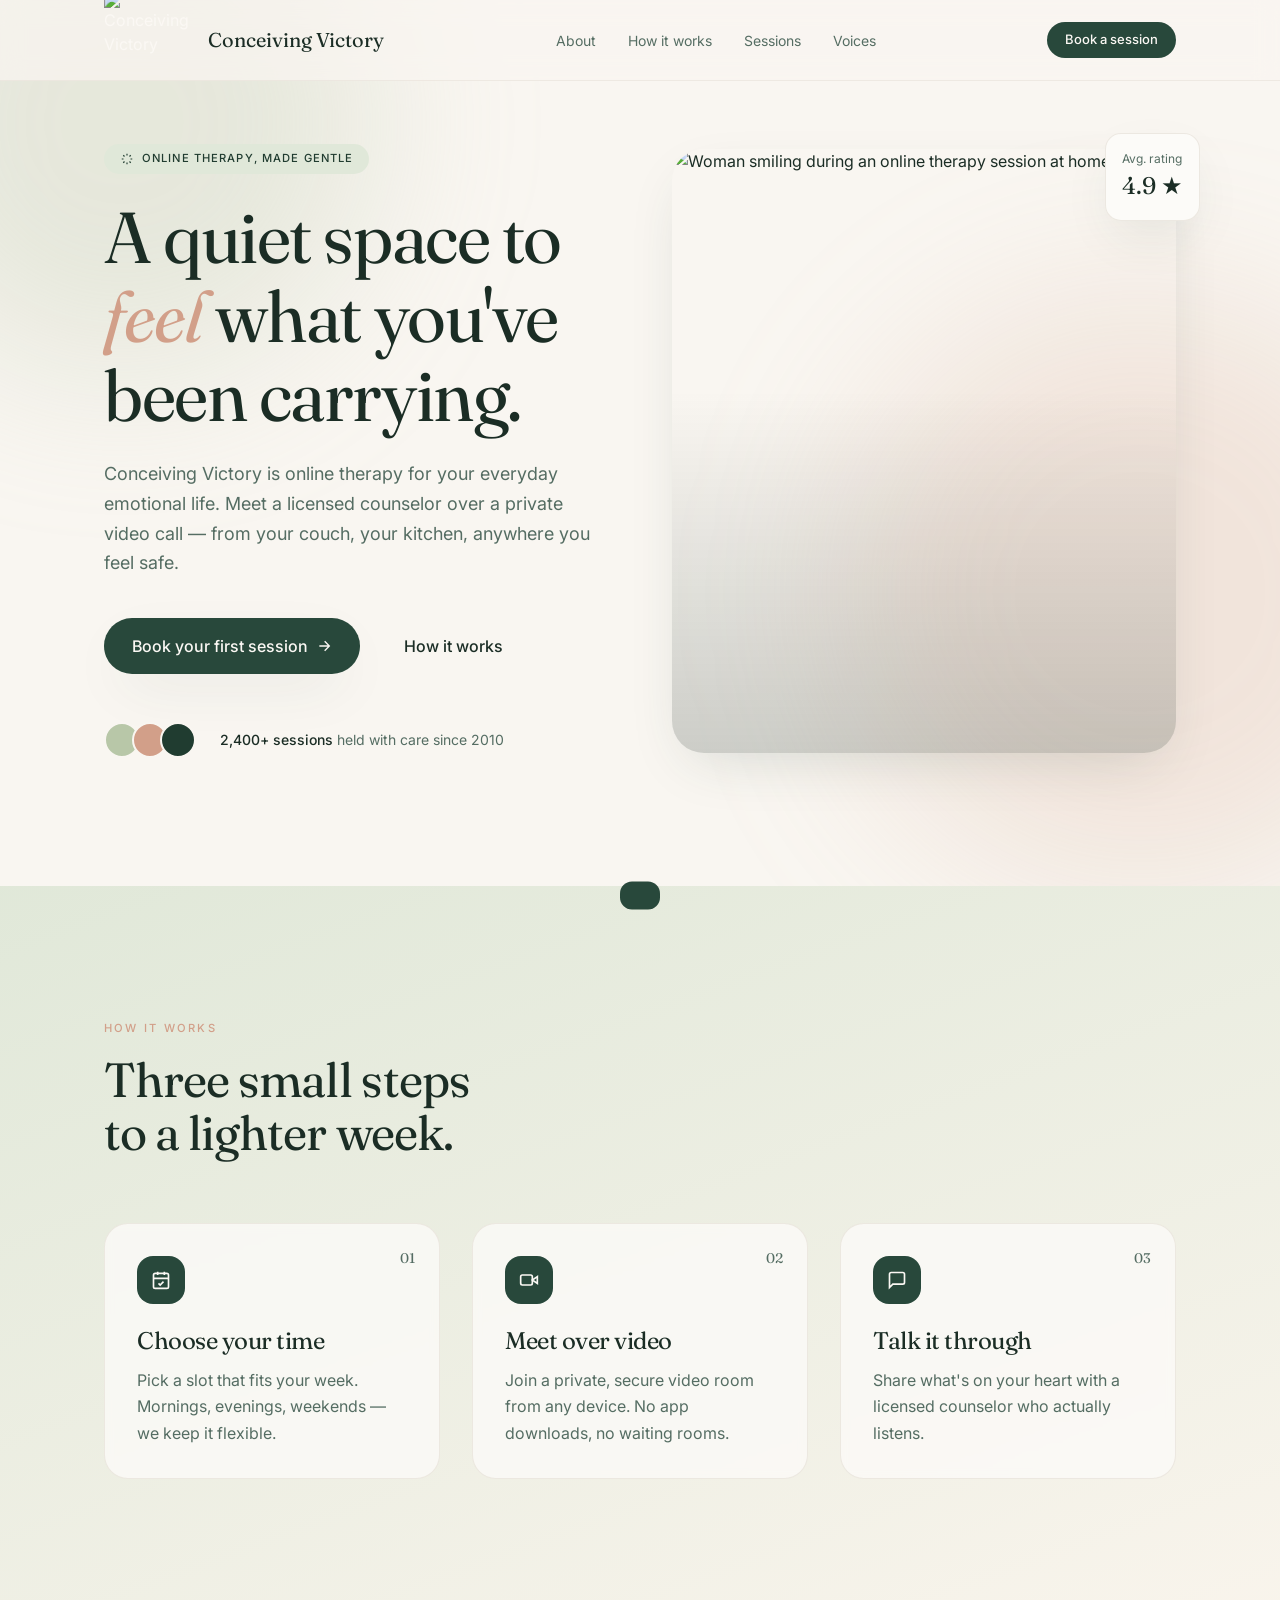
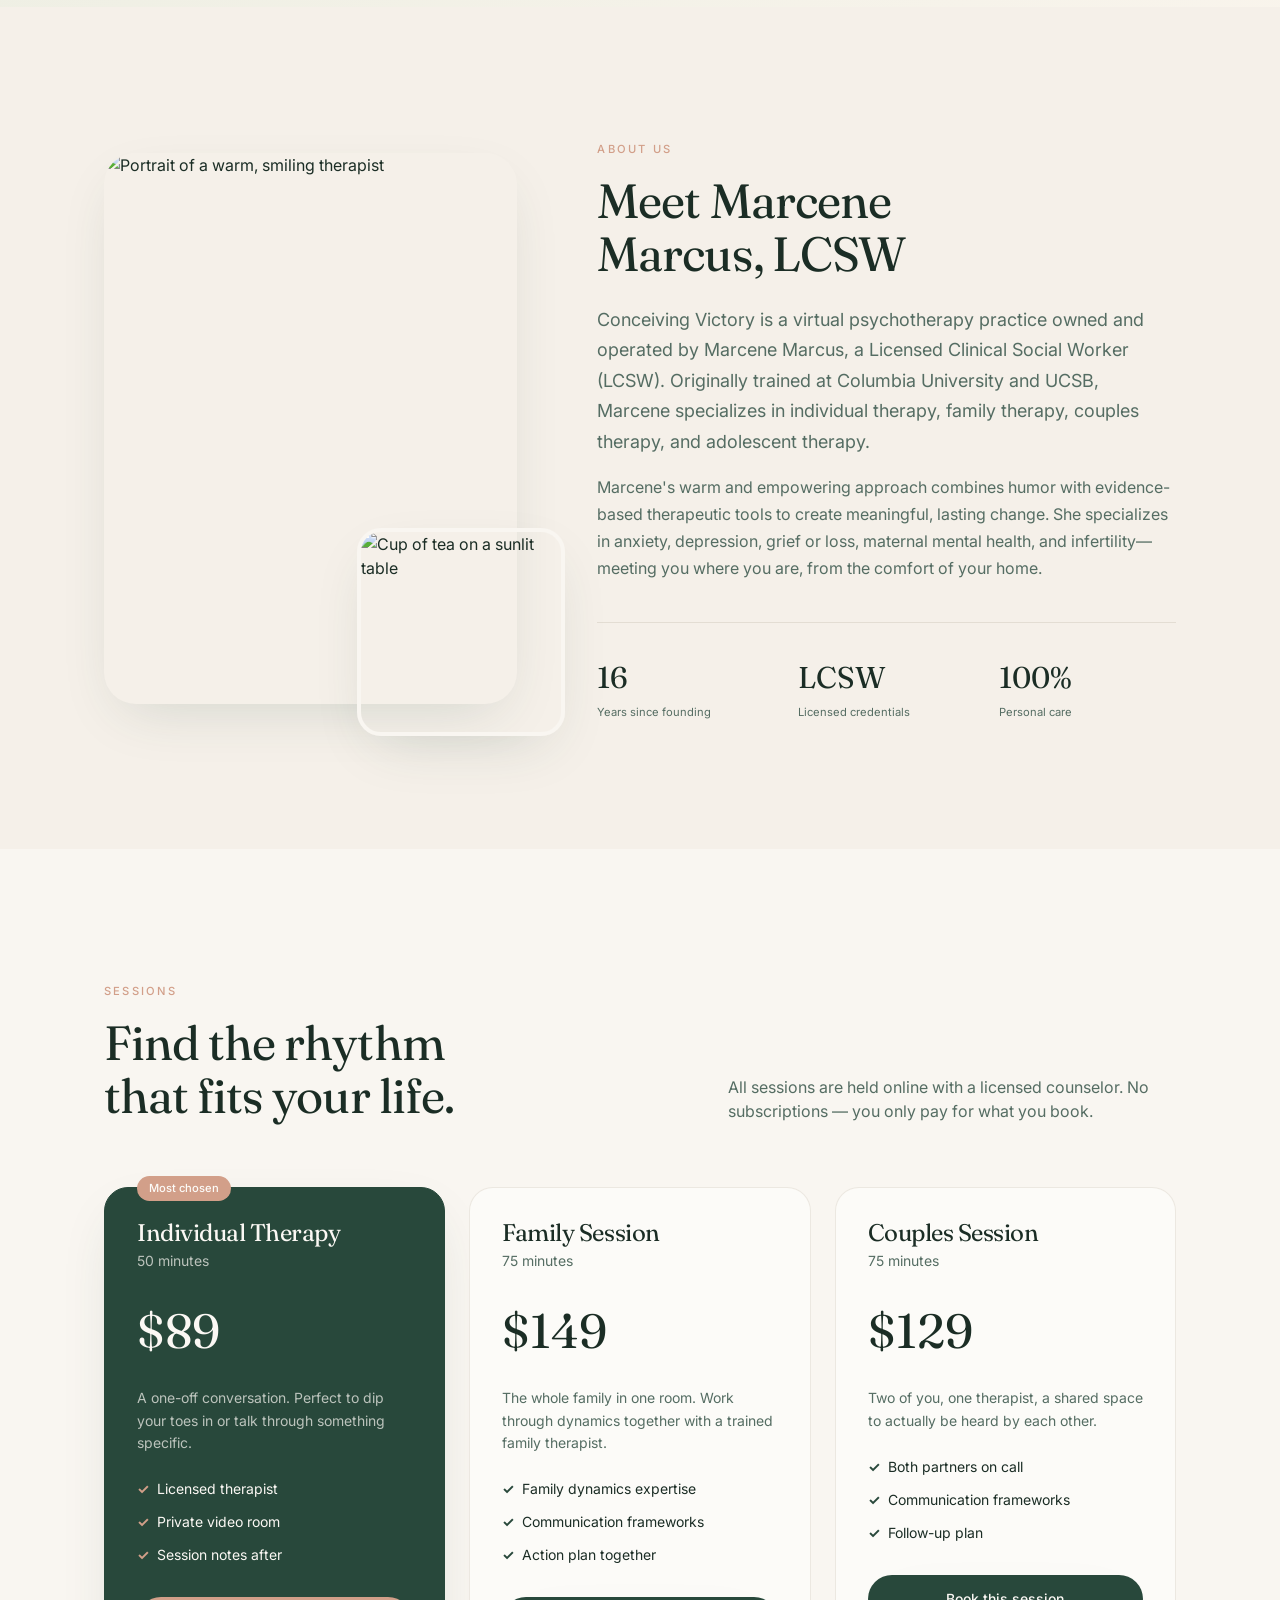
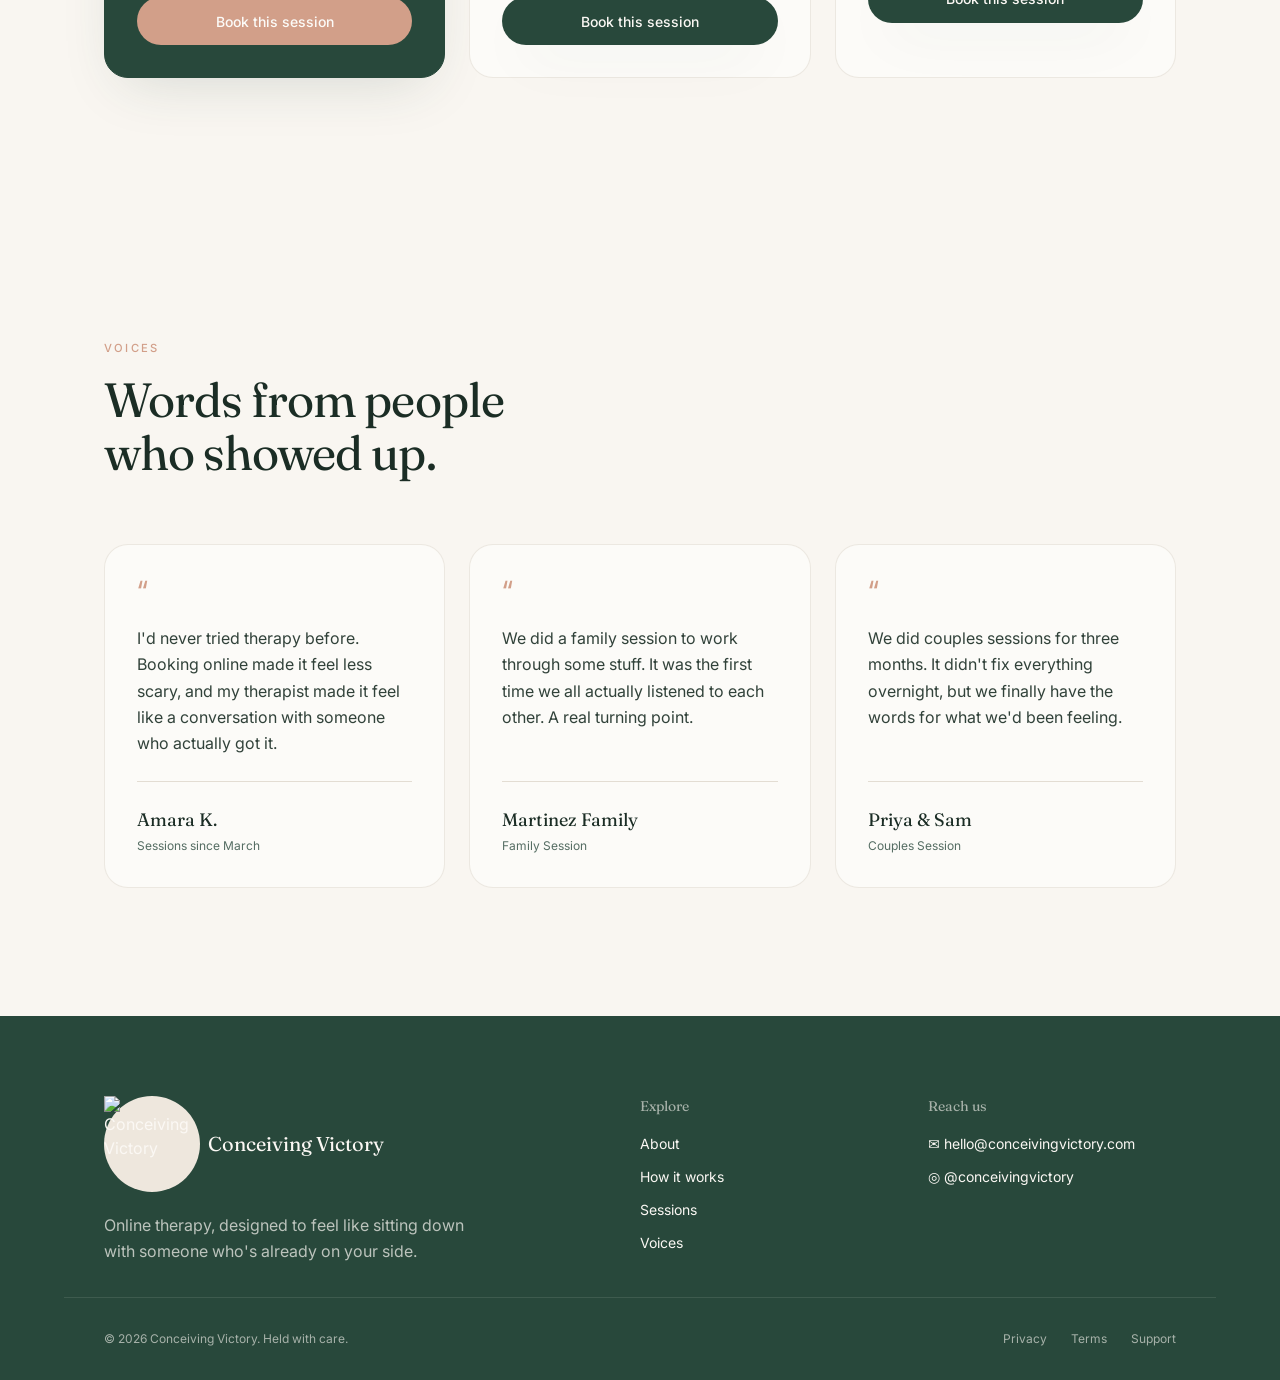
==== index.html @ 48046799 "Add files via upload" ====
<!doctype html>
<html lang="en">
<head>
  <meta charset="UTF-8" />
  <meta name="viewport" content="width=device-width, initial-scale=1.0" />
  <title>Conceiving Victory — Online Therapy & Emotional Wellness</title>
  <meta name="description" content="Compassionate online therapy with licensed counselors. Talk through what you're feeling from the comfort of home. Book your session today." />
  <meta name="author" content="Conceiving Victory" />

  <link rel="preconnect" href="https://fonts.googleapis.com" />
  <link rel="preconnect" href="https://fonts.gstatic.com" crossorigin />
  <link href="https://fonts.googleapis.com/css2?family=Fraunces:opsz,wght@9..144,400;9..144,500;9..144,600&family=Inter:wght@400;500;600&display=swap" rel="stylesheet" />

  <meta property="og:title" content="Conceiving Victory — Online Therapy" />
  <meta property="og:description" content="Compassionate online therapy with licensed counselors. Book a session from home." />
  <meta property="og:type" content="website" />
  <meta name="twitter:card" content="summary_large_image" />

  <link rel="stylesheet" href="styles.css" />
  <link rel="icon" type="image/png" href="assets/logo.PNG" />
</head>
<body>
  <!-- ============== NAVBAR ============== -->
  <header class="nav">
    <div class="container nav-inner">
      <a href="#" class="brand">
        <span class="brand-mark">
          <img src="assets/logo.PNG" alt="Conceiving Victory" width="48" height="48" />
        </span>
        <span class="brand-name">Conceiving Victory</span>
      </a>
      <nav class="nav-links">
        <a href="#about">About</a>
        <a href="#how">How it works</a>
        <a href="#services">Sessions</a>
        <a href="#testimonials">Voices</a>
      </nav>
      <button class="btn btn-primary btn-sm" data-open-booking>Book a session</button>
    </div>
  </header>

  <main>
    <!-- ============== HERO ============== -->
    <section class="hero">
      <div class="blob blob-1"></div>
      <div class="blob blob-2"></div>
      <div class="container hero-grid">
        <div class="hero-copy fade-up">
          <span class="eyebrow eyebrow-pill">
            <svg viewBox="0 0 24 24" fill="none" stroke="currentColor" stroke-width="2" width="14" height="14" aria-hidden="true"><path d="M12 3v3M12 18v3M3 12h3M18 12h3M5.6 5.6l2.1 2.1M16.3 16.3l2.1 2.1M5.6 18.4l2.1-2.1M16.3 7.7l2.1-2.1"/></svg>
            Online therapy, made gentle
          </span>
          <h1 class="hero-title">A quiet space to <em>feel</em> what you've been carrying.</h1>
          <p class="hero-sub">
            Conceiving Victory is online therapy for your everyday emotional life.
            Meet a licensed counselor over a private video call — from your couch,
            your kitchen, anywhere you feel safe.
          </p>
          <div class="hero-cta">
            <button class="btn btn-primary btn-lg" data-open-booking>
              Book your first session
              <svg viewBox="0 0 24 24" fill="none" stroke="currentColor" stroke-width="2" width="16" height="16" aria-hidden="true"><path d="M5 12h14M13 5l7 7-7 7"/></svg>
            </button>
            <a href="#how" class="btn btn-ghost btn-lg">How it works</a>
          </div>
          <div class="trust-row">
            <div class="avatars">
              <span style="background:var(--sage)"></span>
              <span style="background:var(--clay)"></span>
              <span style="background:var(--forest)"></span>
            </div>
            <p><strong>2,400+ sessions</strong> held with care since 2010</p>
          </div>
        </div>

        <div class="hero-visual fade-in">
          <div class="hero-img-wrap">
            <img src="assets/hero-therapy.jpg" alt="Woman smiling during an online therapy session at home" width="1536" height="1280" />
            <div class="hero-img-overlay"></div>
          </div>
          <div class="float-card rating-card">
            <p class="muted-xs">Avg. rating</p>
            <p class="rating-val">4.9 ★</p>
          </div>
        </div>
      </div>
    </section>

    <!-- ============== HOW IT WORKS ============== -->
    <section id="how" class="how-section">
      <div class="container">
        <div class="section-head">
          <p class="eyebrow">How it works</p>
          <h2 class="section-title">Three small steps to a lighter week.</h2>
        </div>
        <div class="steps-grid">
          <article class="step-card">
            <span class="step-num">01</span>
            <div class="step-icon">
              <svg viewBox="0 0 24 24" fill="none" stroke="currentColor" stroke-width="2" width="20" height="20"><rect x="3" y="4" width="18" height="18" rx="2"/><path d="M16 2v4M8 2v4M3 10h18M9 16l2 2 4-4"/></svg>
            </div>
            <h3>Choose your time</h3>
            <p>Pick a slot that fits your week. Mornings, evenings, weekends — we keep it flexible.</p>
          </article>
          <article class="step-card">
            <span class="step-num">02</span>
            <div class="step-icon">
              <svg viewBox="0 0 24 24" fill="none" stroke="currentColor" stroke-width="2" width="20" height="20"><path d="m22 8-6 4 6 4V8z"/><rect x="2" y="6" width="14" height="12" rx="2"/></svg>
            </div>
            <h3>Meet over video</h3>
            <p>Join a private, secure video room from any device. No app downloads, no waiting rooms.</p>
          </article>
          <article class="step-card">
            <span class="step-num">03</span>
            <div class="step-icon">
              <svg viewBox="0 0 24 24" fill="none" stroke="currentColor" stroke-width="2" width="20" height="20"><path d="M21 15a2 2 0 0 1-2 2H7l-4 4V5a2 2 0 0 1 2-2h14a2 2 0 0 1 2 2z"/></svg>
            </div>
            <h3>Talk it through</h3>
            <p>Share what's on your heart with a licensed counselor who actually listens.</p>
          </article>
        </div>
      </div>
    </section>

    <!-- ============== ABOUT ============== -->
    <section id="about" class="about-section">
      <div class="container about-grid">
        <div class="about-images">
          <div class="about-main-img">
            <img src="assets/therapist-1.jpg" alt="Portrait of a warm, smiling therapist" width="768" height="1024" loading="lazy" />
          </div>
          <div class="about-inset-img">
            <img src="assets/about-tea.jpg" alt="Cup of tea on a sunlit table" width="1280" height="1280" loading="lazy" />
          </div>
        </div>
        <div class="about-copy">
          <p class="eyebrow">About us</p>
          <h2 class="section-title">Meet Marcene Marcus, LCSW</h2>
          <p class="lead">
            Conceiving Victory is a virtual psychotherapy practice owned and operated by Marcene Marcus, a Licensed Clinical Social Worker (LCSW). Originally trained at Columbia University and UCSB, Marcene specializes in individual therapy, family therapy, couples therapy, and adolescent therapy.
          </p>
          <p class="muted">
            Marcene's warm and empowering approach combines humor with evidence-based therapeutic tools to create meaningful, lasting change. She specializes in anxiety, depression, grief or loss, maternal mental health, and infertility—meeting you where you are, from the comfort of your home.
          </p>
          <div class="stats">
            <div><p class="stat-num">16</p><p class="stat-label">Years since founding</p></div>
            <div><p class="stat-num">LCSW</p><p class="stat-label">Licensed credentials</p></div>
            <div><p class="stat-num">100%</p><p class="stat-label">Personal care</p></div>
          </div>
        </div>
      </div>
    </section>

    <!-- ============== SERVICES / SESSIONS ============== -->
    <section id="services" class="services-section">
      <div class="container">
        <div class="section-head services-head">
          <div>
            <p class="eyebrow">Sessions</p>
            <h2 class="section-title">Find the rhythm that fits your life.</h2>
          </div>
          <p class="muted services-sub">
            All sessions are held online with a licensed counselor. No subscriptions —
            you only pay for what you book.
          </p>
        </div>
        <div class="pricing-grid" id="pricing-grid"><!-- populated by JS --></div>
      </div>
    </section>

    <!-- ============== TESTIMONIALS ============== -->
    <section id="testimonials" class="testimonials-section">
      <div class="container">
        <div class="section-head">
          <p class="eyebrow">Voices</p>
          <h2 class="section-title">Words from people who showed up.</h2>
        </div>
        <div class="testimonials-grid" id="testimonials-grid"><!-- populated by JS --></div>
      </div>
    </section>
  </main>

  <!-- ============== FOOTER ============== -->
  <footer class="footer">
    <div class="container footer-grid">
      <div class="footer-brand">
        <div class="brand">
          <span class="brand-mark light">
            <img src="assets/logo.PNG" alt="Conceiving Victory" width="48" height="48" />
          </span>
          <span class="brand-name">Conceiving Victory</span>
        </div>
        <p>Online therapy, designed to feel like sitting down with someone who's already on your side.</p>
      </div>
      <div>
        <p class="footer-heading">Explore</p>
        <ul>
          <li><a href="#about">About</a></li>
          <li><a href="#how">How it works</a></li>
          <li><a href="#services">Sessions</a></li>
          <li><a href="#testimonials">Voices</a></li>
        </ul>
      </div>
      <div>
        <p class="footer-heading">Reach us</p>
        <ul>
          <li>✉  hello@conceivingvictory.com</li>
          <li>◎  @conceivingvictory</li>
        </ul>
      </div>
    </div>
    <div class="container footer-bottom">
      <p>© <span id="year"></span> Conceiving Victory. Held with care.</p>
      <div class="footer-links">
        <a href="#">Privacy</a><a href="#">Terms</a><a href="#">Support</a>
      </div>
    </div>
  </footer>

  <!-- ============== BOOKING DIALOG ============== -->
  <div class="modal" id="booking-modal" aria-hidden="true" role="dialog" aria-labelledby="booking-title">
    <div class="modal-backdrop" data-close-booking></div>
    <div class="modal-card">
      <button class="modal-close" data-close-booking aria-label="Close">×</button>

      <header class="modal-head" id="modal-head">
        <div class="modal-head-row">
          <div>
            <p class="eyebrow" id="step-counter">Step 1 of 4</p>
            <h3 class="modal-title" id="booking-title">Choose a session</h3>
          </div>
          <div class="modal-price">
            <p class="muted-xs" id="summary-name">Single Session</p>
            <p class="price" id="summary-price">$89</p>
          </div>
        </div>
        <div class="progress"><div id="progress-bar"></div></div>
      </header>

      <div class="modal-body">
        <!-- STEP: session -->
        <div class="step" data-step="session">
          <div class="session-list" id="session-list"></div>
        </div>

        <!-- STEP: datetime -->
        <div class="step" data-step="datetime" hidden>
          <label class="field-label">Date</label>
          <div class="day-grid" id="day-grid"></div>
          <label class="field-label" style="margin-top:1.5rem">Time</label>
          <div class="time-grid" id="time-grid"></div>
        </div>

        <!-- STEP: details -->
        <div class="step" data-step="details" hidden>
          <div class="form-field">
            <label for="f-name">Your name</label>
            <input id="f-name" type="text" placeholder="How shall we greet you?" />
          </div>
          <div class="form-field">
            <div style="display: flex; justify-content: space-between; align-items: center; margin-bottom: 0.5rem;">
              <label>Contact method</label>
              <div style="display: flex; gap: 0.25rem; background: hsl(38 22% 86%); padding: 0.25rem; border-radius: 0.5rem;">
                <button id="contact-email-btn" type="button" class="contact-toggle active" data-type="email" style="padding: 0.375rem 0.75rem; border: none; background: transparent; cursor: pointer; border-radius: 0.375rem; font-size: 0.85rem; font-weight: 500; transition: background 0.2s;">Email</button>
                <button id="contact-phone-btn" type="button" class="contact-toggle" data-type="phone" style="padding: 0.375rem 0.75rem; border: none; background: transparent; cursor: pointer; border-radius: 0.375rem; font-size: 0.85rem; font-weight: 500; transition: background 0.2s;">Phone</button>
              </div>
            </div>
            <input id="f-contact" type="email" placeholder="you@example.com" />
          </div>
          <p class="muted" style="font-size: 0.85rem; margin: 1rem 0; padding: 0.75rem; background: hsl(90 25% 88%); border-radius: 0.5rem;">
            We'll send your meeting link and session updates to your email or phone number.
          </p>
          <div class="form-field">
            <label for="f-note">Anything you'd like your therapist to know? (optional)</label>
            <textarea id="f-note" placeholder="A sentence or two is plenty."></textarea>
          </div>
        </div>

        <!-- STEP: payment -->
        <div class="step" data-step="payment" hidden>
          <div class="summary-box">
            <div class="row"><span class="muted">Session</span><span id="pay-session">—</span></div>
            <div class="row" id="pay-when-row"><span class="muted">When</span><span id="pay-when">—</span></div>
            <div class="row total"><span>Total today</span><span id="pay-total">—</span></div>
          </div>
          <div class="form-field">
            <label for="f-card">Card number</label>
            <input id="f-card" inputmode="numeric" placeholder="1234 5678 9012 3456" />
          </div>
          <div class="form-row">
            <div class="form-field"><label for="f-exp">Expiry</label><input id="f-exp" placeholder="MM/YY" /></div>
            <div class="form-field"><label for="f-cvc">CVC</label><input id="f-cvc" inputmode="numeric" placeholder="123" /></div>
          </div>
          <p class="lock-note">🔒  Demo checkout — no real charge.</p>
        </div>

        <!-- STEP: done -->
        <div class="step done-step" data-step="done" hidden>
          <div class="done-check">✓</div>
          <h3 class="done-title">You're all set.</h3>
          <p class="muted done-msg" id="done-msg">We've booked your session.</p>
          <p class="done-sparkle">✦ Take a deep breath — we've got you.</p>
          <button class="btn btn-primary btn-lg" data-close-booking style="margin-top:2rem">Close</button>
        </div>
      </div>

      <footer class="modal-foot" id="modal-foot">
        <button class="btn btn-ghost" id="back-btn">← Back</button>
        <button class="btn btn-primary" id="next-btn">Continue →</button>
      </footer>
    </div>
  </div>

  <!-- Toast -->
  <div class="toast" id="toast" role="status" aria-live="polite"></div>

  <script src="script.js"></script>
</body>
</html>
---- styles.css ----
/* ============================================================
   Conceiving Victory — Vanilla CSS
   Calm, warm online-therapy aesthetic.
   ============================================================ */

:root {
  --background: hsl(39 38% 96%);
  --foreground: hsl(155 25% 14%);
  --card: hsl(39 45% 98%);
  --primary: hsl(155 28% 22%);
  --primary-fg: hsl(39 45% 97%);
  --secondary: hsl(90 18% 82%);
  --muted: hsl(38 25% 90%);
  --muted-fg: hsl(155 12% 38%);
  --accent: hsl(18 45% 68%);
  --accent-fg: hsl(39 45% 98%);
  --border: hsl(38 22% 86%);
  --input-bg: hsl(39 45% 98%);

  --sage: hsl(90 22% 72%);
  --sage-soft: hsl(90 25% 88%);
  --clay: hsl(18 45% 68%);
  --cream-deep: hsl(36 35% 90%);
  --forest: hsl(155 30% 18%);

  --shadow-soft: 0 4px 20px -8px hsl(155 28% 22% / 0.12);
  --shadow-elegant: 0 20px 60px -20px hsl(155 28% 22% / 0.18);

  --radius: 1rem;
  --ease: cubic-bezier(0.4, 0, 0.2, 1);
}

* { box-sizing: border-box; margin: 0; padding: 0; }
html { scroll-behavior: smooth; }

/* Custom scrollbars */
::-webkit-scrollbar {
  width: 12px;
  height: 12px;
}

::-webkit-scrollbar-track {
  background: var(--background);
}

::-webkit-scrollbar-thumb {
  background: var(--sage);
  border-radius: 6px;
  border: 2px solid var(--background);
  transition: background 0.2s;
}

::-webkit-scrollbar-thumb:hover {
  background: var(--primary);
}

/* Firefox scrollbar */
* {
  scrollbar-color: var(--sage) var(--background);
  scrollbar-width: thin;
}

body {
  font-family: 'Inter', system-ui, -apple-system, sans-serif;
  background: var(--background);
  color: var(--foreground);
  -webkit-font-smoothing: antialiased;
  line-height: 1.5;
}
img { max-width: 100%; display: block; }
a { color: inherit; text-decoration: none; }
button { font: inherit; cursor: pointer; border: none; background: none; color: inherit; }
ul { list-style: none; }
em { font-style: italic; color: var(--accent); }

h1, h2, h3, h4, h5 {
  font-family: 'Fraunces', Georgia, serif;
  font-weight: 400;
  letter-spacing: -0.02em;
  line-height: 1.1;
}

.container {
  width: 100%;
  max-width: 1152px;
  margin: 0 auto;
  padding: 0 1.5rem;
}
@media (min-width: 768px) { .container { padding: 0 2.5rem; } }

/* ---------- Buttons ---------- */
.btn {
  display: inline-flex;
  align-items: center;
  justify-content: center;
  gap: 0.5rem;
  border-radius: 999px;
  font-weight: 500;
  transition: all 0.25s var(--ease);
  white-space: nowrap;
  padding: 0.625rem 1.25rem;
  font-size: 0.875rem;
}
.btn-sm { padding: 0.5rem 1.125rem; font-size: 0.8125rem; }
.btn-lg { padding: 1rem 1.75rem; font-size: 1rem; }
.btn-primary { background: var(--primary); color: var(--primary-fg); box-shadow: var(--shadow-elegant); }
.btn-primary:hover { background: hsl(155 28% 18%); transform: translateY(-1px); }
.btn-accent { background: var(--accent); color: var(--accent-fg); }
.btn-accent:hover { background: hsl(18 45% 62%); }
.btn-ghost:hover { background: hsl(90 18% 82% / 0.5); }
.btn:disabled { opacity: 0.4; cursor: not-allowed; transform: none; }

/* ---------- Eyebrow / utility ---------- */
.eyebrow {
  display: inline-block;
  font-size: 0.7rem;
  text-transform: uppercase;
  letter-spacing: 0.2em;
  color: var(--accent);
  font-weight: 500;
}
.eyebrow-pill {
  display: inline-flex;
  align-items: center;
  gap: 0.5rem;
  background: var(--sage-soft);
  color: var(--forest);
  padding: 0.4rem 1rem;
  border-radius: 999px;
  font-size: 0.7rem;
  letter-spacing: 0.1em;
  text-transform: uppercase;
  font-weight: 500;
}
.muted { color: var(--muted-fg); }
.muted-xs { color: var(--muted-fg); font-size: 0.75rem; }
.fade-up { animation: fadeUp 0.7s var(--ease) both; }
.fade-in { animation: fadeIn 1s ease-out both; }
@keyframes fadeUp { from { opacity: 0; transform: translateY(20px);} to { opacity:1; transform:none;} }
@keyframes fadeIn { from { opacity: 0; } to { opacity: 1; } }
@keyframes float { 0%,100% { transform: translateY(0);} 50% { transform: translateY(-12px);} }

/* ---------- Navbar ---------- */
.nav {
  position: fixed; top: 0; left: 0; right: 0; z-index: 50;
  backdrop-filter: blur(12px);
  background: hsl(39 38% 96% / 0.7);
  border-bottom: 1px solid hsl(38 22% 86% / 0.5);
}
.nav-inner {
  display: flex; align-items: center; justify-content: space-between;
  height: 4rem;
}
@media (min-width: 768px) { .nav-inner { height: 5rem; } }
.brand { display: flex; align-items: center; gap: 0.5rem; }
.brand-mark {
  display: grid; place-items: center;
  width: 6rem; height: 6rem;
  border-radius: 999px;
  background: transparent; color: var(--primary-fg);
  transition: transform 0.25s var(--ease);
}
.brand-mark img {
  width: 100%;
  height: 100%;
  object-fit: contain;
}
.brand-mark.light { background: var(--cream-deep); }
.brand:hover .brand-mark { transform: scale(1.1); }
.brand-name { font-family: 'Fraunces', serif; font-size: 1.125rem; }
@media (min-width: 768px) { .brand-name { font-size: 1.25rem; } }
.nav-links { display: none; gap: 2rem; }
.nav-links a { font-size: 0.875rem; color: var(--muted-fg); transition: color 0.2s; }
.nav-links a:hover { color: var(--foreground); }
@media (min-width: 768px) { .nav-links { display: flex; } }

/* ---------- Hero ---------- */
.hero {
  position: relative;
  padding: 7rem 0 5rem;
  overflow: hidden;
}
@media (min-width: 768px) { .hero { padding: 9rem 0 8rem; } }
.blob {
  position: absolute;
  border-radius: 999px;
  filter: blur(80px);
  pointer-events: none;
}
.blob-1 { top: -8rem; left: -8rem; width: 500px; height: 500px; background: hsl(90 22% 72% / 0.3); }
.blob-2 { top: 33%; right: -10rem; width: 600px; height: 600px; background: hsl(18 45% 68% / 0.2); }

.hero-grid {
  position: relative;
  display: grid; gap: 3rem;
  align-items: center;
}
@media (min-width: 1024px) { .hero-grid { grid-template-columns: 1fr 1fr; gap: 4rem; } }

.hero-title {
  margin-top: 1.5rem;
  font-size: clamp(2.5rem, 6vw, 4.5rem);
  text-wrap: balance;
}
.hero-sub {
  margin-top: 1.5rem;
  font-size: 1.125rem;
  color: var(--muted-fg);
  max-width: 36rem;
  line-height: 1.65;
}
.hero-cta { margin-top: 2.5rem; display: flex; flex-wrap: wrap; gap: 1rem; }
.trust-row {
  margin-top: 3rem;
  display: flex; align-items: center; gap: 1.5rem;
  color: var(--muted-fg); font-size: 0.875rem;
}
.avatars { display: flex; }
.avatars span {
  width: 2.25rem; height: 2.25rem; border-radius: 999px;
  border: 2px solid var(--background); margin-left: -0.5rem;
}
.avatars span:first-child { margin-left: 0; }
.trust-row strong { color: var(--foreground); font-weight: 500; }

.hero-visual { position: relative; }
.hero-img-wrap {
  position: relative;
  border-radius: 2rem;
  overflow: hidden;
  box-shadow: var(--shadow-elegant);
  aspect-ratio: 4 / 5;
}
@media (min-width: 768px) { .hero-img-wrap { aspect-ratio: 5 / 6; } }
.hero-img-wrap img { width: 100%; height: 100%; object-fit: cover; }
.hero-img-overlay {
  position: absolute; inset: 0;
  background: linear-gradient(to top, hsl(155 25% 14% / 0.2), transparent 60%);
}
.float-card {
  position: absolute;
  background: var(--card);
  border-radius: 1rem;
  border: 1px solid hsl(38 22% 86% / 0.6);
  padding: 1.25rem;
  box-shadow: var(--shadow-elegant);
}
.session-card {
  bottom: -1.5rem; left: -1rem; max-width: 260px;
  animation: float 6s ease-in-out infinite;
}
@media (min-width: 768px) { .session-card { left: -2.5rem; } }
.session-card-head { display: flex; align-items: center; gap: 0.75rem; }
.session-avatar {
  width: 2.5rem; height: 2.5rem; border-radius: 999px;
  background: var(--sage); display: grid; place-items: center;
  font-family: 'Fraunces', serif; color: var(--forest);
}
.session-name { font-size: 0.875rem; font-weight: 500; }
.session-time { font-size: 0.75rem; color: var(--muted-fg); margin-top: 0.5rem; }
.session-bar {
  margin-top: 0.75rem;
  height: 6px; border-radius: 999px; background: var(--secondary); overflow: hidden;
}
.session-bar div { height: 100%; width: 66%; background: var(--accent); border-radius: 999px; }
.rating-card {
  top: -1rem; right: -1rem; padding: 1rem;
}
@media (min-width: 768px) { .rating-card { right: -1.5rem; } }
.rating-val { font-family: 'Fraunces', serif; font-size: 1.5rem; }
@media (max-width: 640px) { .rating-card { display: none; } }

/* ---------- Section heads ---------- */
.section-head { max-width: 42rem; margin-bottom: 4rem; }
.section-title {
  margin-top: 1rem;
  font-size: clamp(2rem, 4.5vw, 3rem);
  text-wrap: balance;
}

/* ---------- How it works ---------- */
.how-section {
  padding: 6rem 0;
  background: linear-gradient(160deg, hsl(90 25% 88%) 0%, hsl(39 50% 95%) 100%);
}
@media (min-width: 768px) { .how-section { padding: 8rem 0; } }
.steps-grid { display: grid; gap: 1.5rem; }
@media (min-width: 768px) { .steps-grid { grid-template-columns: repeat(3, 1fr); gap: 2rem; } }
.step-card {
  position: relative;
  background: hsl(39 45% 98% / 0.8);
  backdrop-filter: blur(4px);
  border-radius: 1.5rem;
  padding: 2rem;
  border: 1px solid hsl(38 22% 86% / 0.6);
  transition: all 0.5s var(--ease);
}
.step-card:hover { transform: translateY(-4px); box-shadow: var(--shadow-elegant); }
.step-num {
  position: absolute; top: 1.5rem; right: 1.5rem;
  font-family: 'Fraunces', serif; font-size: 0.875rem; color: var(--muted-fg);
}
.step-icon {
  width: 3rem; height: 3rem;
  border-radius: 1rem;
  background: var(--primary); color: var(--primary-fg);
  display: grid; place-items: center;
  margin-bottom: 1.5rem;
}
.step-card h3 { font-size: 1.5rem; margin-bottom: 0.75rem; }
.step-card p { color: var(--muted-fg); line-height: 1.65; }

/* ---------- About ---------- */
.about-section {
  padding: 6rem 0;
  background: hsl(36 35% 90% / 0.4);
}
@media (min-width: 768px) { .about-section { padding: 8rem 0; } }
.about-grid { display: grid; gap: 3rem; align-items: center; }
@media (min-width: 1024px) { .about-grid { grid-template-columns: 5fr 7fr; gap: 5rem; } }
.about-images { position: relative; }
.about-main-img {
  border-radius: 2rem; overflow: hidden;
  box-shadow: var(--shadow-elegant);
  aspect-ratio: 3 / 4;
}
.about-main-img img { width: 100%; height: 100%; object-fit: cover; }
.about-inset-img {
  position: absolute; bottom: -2rem; right: -1rem;
  width: 10rem; height: 10rem;
  border-radius: 1.5rem; overflow: hidden;
  box-shadow: var(--shadow-elegant);
  border: 4px solid var(--background);
}
@media (min-width: 768px) {
  .about-inset-img { width: 13rem; height: 13rem; right: -3rem; }
}
.about-inset-img img { width: 100%; height: 100%; object-fit: cover; }
.about-copy .lead {
  margin-top: 1.5rem;
  font-size: 1.125rem;
  color: var(--muted-fg);
  line-height: 1.7;
}
.about-copy .muted { margin-top: 1rem; line-height: 1.7; }
.stats {
  margin-top: 2.5rem;
  padding-top: 2rem;
  border-top: 1px solid var(--border);
  display: grid; grid-template-columns: repeat(3, 1fr); gap: 1.5rem;
}
.stat-num { font-family: 'Fraunces', serif; font-size: 1.875rem; }
.stat-label { font-size: 0.7rem; color: var(--muted-fg); margin-top: 0.25rem; }

/* ---------- Services ---------- */
.services-section { padding: 6rem 0; }
@media (min-width: 768px) { .services-section { padding: 8rem 0; } }
.services-head { display: flex; flex-direction: column; gap: 1.5rem; max-width: none; }
@media (min-width: 768px) {
  .services-head { flex-direction: row; align-items: flex-end; justify-content: space-between; }
}
.services-sub { max-width: 28rem; }
.pricing-grid { display: grid; gap: 1.5rem; }
@media (min-width: 768px) { .pricing-grid { grid-template-columns: repeat(3, 1fr); } }
.price-card {
  position: relative;
  background: var(--card);
  border: 1px solid hsl(38 22% 86% / 0.6);
  border-radius: 1.5rem;
  padding: 2rem;
  transition: all 0.5s var(--ease);
}
.price-card:hover { transform: translateY(-4px); box-shadow: var(--shadow-soft); }
.price-card.featured {
  background: var(--primary);
  color: var(--primary-fg);
  border-color: var(--primary);
  box-shadow: var(--shadow-elegant);
}
.price-card h3 { font-size: 1.5rem; margin-bottom: 0.25rem; }
.price-duration { font-size: 0.875rem; color: var(--muted-fg); }
.price-card.featured .price-duration,
.price-card.featured .price-desc { color: hsl(39 45% 97% / 0.7); }
.price-amount {
  margin-top: 1.5rem;
  display: flex; align-items: baseline; gap: 0.25rem;
}
.price-amount .num { font-family: 'Fraunces', serif; font-size: 3rem; }
.price-amount .per { font-size: 0.875rem; color: var(--muted-fg); }
.price-card.featured .price-amount .per { color: hsl(39 45% 97% / 0.7); }
.price-desc { margin-top: 1.25rem; font-size: 0.875rem; color: var(--muted-fg); line-height: 1.6; }
.price-features { margin-top: 1.5rem; display: flex; flex-direction: column; gap: 0.75rem; }
.price-features li { display: flex; gap: 0.5rem; font-size: 0.875rem; align-items: flex-start; }
.price-features li::before {
  content: "✓"; color: var(--primary); font-weight: bold;
}
.price-card.featured .price-features li::before { color: var(--accent); }
.price-card .btn { width: 100%; margin-top: 2rem; height: 3rem; }
.featured-badge {
  position: absolute; top: -0.75rem; left: 2rem;
  background: var(--accent); color: var(--accent-fg);
  padding: 0.25rem 0.75rem; border-radius: 999px;
  font-size: 0.7rem; font-weight: 500;
}

/* ---------- Testimonials ---------- */
.testimonials-section { padding: 6rem 0; }
@media (min-width: 768px) { .testimonials-section { padding: 8rem 0; } }
.testimonials-grid { display: grid; gap: 1.5rem; }
@media (min-width: 768px) { .testimonials-grid { grid-template-columns: repeat(3, 1fr); } }
.testi-card {
  background: var(--card);
  border-radius: 1.5rem;
  padding: 2rem;
  border: 1px solid hsl(38 22% 86% / 0.6);
  transition: all 0.5s var(--ease);
  display: flex; flex-direction: column;
}
.testi-card:hover { transform: translateY(-4px); box-shadow: var(--shadow-soft); }
.testi-quote { color: var(--accent); font-size: 2rem; line-height: 1; }
.testi-card blockquote {
  margin-top: 1rem;
  flex: 1;
  color: hsl(155 25% 14% / 0.9);
  line-height: 1.65;
}
.testi-card figcaption {
  margin-top: 1.5rem;
  padding-top: 1.5rem;
  border-top: 1px solid var(--border);
}
.testi-name { font-family: 'Fraunces', serif; font-size: 1.125rem; }
.testi-role { font-size: 0.75rem; color: var(--muted-fg); margin-top: 0.25rem; }

/* ---------- Footer ---------- */
.footer { background: var(--primary); color: var(--primary-fg); }
.footer-grid {
  padding: 4rem 1.5rem 2rem;
  display: grid; gap: 2.5rem;
}
@media (min-width: 768px) {
  .footer-grid { grid-template-columns: 2fr 1fr 1fr; padding: 5rem 2.5rem 2rem; }
}
.footer-brand p { margin-top: 1.25rem; color: hsl(39 45% 97% / 0.7); max-width: 24rem; line-height: 1.65; }
.footer-heading {
  font-family: 'Fraunces', serif; font-size: 0.875rem;
  margin-bottom: 1rem; color: hsl(39 45% 97% / 0.6);
}
.footer ul li { margin-bottom: 0.75rem; font-size: 0.875rem; }
.footer ul a:hover { color: var(--accent); }
.footer-bottom {
  padding: 2rem 1.5rem;
  border-top: 1px solid hsl(39 45% 97% / 0.1);
  display: flex; flex-direction: column; gap: 1rem;
  align-items: center; justify-content: space-between;
  font-size: 0.75rem; color: hsl(39 45% 97% / 0.6);
}
@media (min-width: 768px) { .footer-bottom { flex-direction: row; padding: 2rem 2.5rem; } }
.footer-links { display: flex; gap: 1.5rem; }
.footer-links a:hover { color: var(--accent); }

/* ===========================================================
   MODAL (Booking)
   =========================================================== */
.modal {
  position: fixed; inset: 0; z-index: 100;
  display: none; align-items: center; justify-content: center;
  padding: 1rem;
}
.modal.open { display: flex; animation: fadeIn 0.2s ease-out; }
.modal-backdrop {
  position: absolute; inset: 0;
  background: hsl(155 25% 14% / 0.55);
  backdrop-filter: blur(4px);
}
.modal-card {
  position: relative;
  width: 100%; max-width: 36rem;
  max-height: 92vh;
  overflow-y: auto;
  background: var(--card);
  border-radius: 1.5rem;
  border: 1px solid hsl(38 22% 86% / 0.6);
  box-shadow: var(--shadow-elegant);
  animation: fadeUp 0.3s var(--ease) both;
}
.modal-close {
  position: absolute; top: 1rem; right: 1rem; z-index: 2;
  width: 2rem; height: 2rem; border-radius: 999px;
  display: grid; place-items: center;
  font-size: 1.5rem; line-height: 1; color: var(--muted-fg);
  background: hsl(0 0% 100% / 0.6);
}
.modal-close:hover { background: var(--secondary); color: var(--foreground); }
.modal-head {
  padding: 1.75rem 1.5rem 1rem;
  border-bottom: 1px solid hsl(38 22% 86% / 0.6);
  background: hsl(36 35% 90% / 0.4);
  border-radius: 1.5rem 1.5rem 0 0;
}
@media (min-width: 768px) { .modal-head { padding: 1.75rem 2rem 1rem; } }
.modal-head-row {
  display: flex; justify-content: space-between; align-items: flex-start;
  gap: 1rem; margin-bottom: 1rem;
}
.modal-title { font-size: 1.5rem; margin-top: 0.25rem; }
.modal-price { text-align: right; }
.modal-price .price { font-family: 'Fraunces', serif; font-size: 1.25rem; }
.progress { height: 4px; border-radius: 999px; background: var(--secondary); overflow: hidden; }
.progress div {
  height: 100%; width: 25%;
  background: var(--accent);
  transition: width 0.5s var(--ease);
}
.modal-body { padding: 1.75rem 1.5rem; }
@media (min-width: 768px) { .modal-body { padding: 1.75rem 2rem; } }
.modal-foot {
  padding: 0.5rem 1.5rem 1.75rem;
  display: flex; justify-content: space-between; gap: 0.75rem;
}
@media (min-width: 768px) { .modal-foot { padding: 0.5rem 2rem 1.75rem; } }

/* Step content */
.field-label {
  display: block;
  font-size: 0.7rem; text-transform: uppercase; letter-spacing: 0.1em;
  color: var(--muted-fg); margin-bottom: 0.75rem;
}
.session-list { display: flex; flex-direction: column; gap: 0.75rem; }
.session-option {
  width: 100%; text-align: left;
  border-radius: 1rem; border: 1px solid var(--border);
  padding: 1.25rem; background: var(--card);
  transition: all 0.2s;
}
.session-option:hover { border-color: hsl(155 28% 22% / 0.4); }
.session-option.selected {
  border-color: var(--primary);
  background: hsl(90 18% 82% / 0.4);
  box-shadow: var(--shadow-soft);
}
.session-option-row {
  display: flex; justify-content: space-between; gap: 1rem;
}
.session-option .name { font-family: 'Fraunces', serif; font-size: 1.125rem; }
.session-option .dur { font-size: 0.75rem; color: var(--muted-fg); margin-top: 0.125rem; }
.session-option .desc { font-size: 0.875rem; color: var(--muted-fg); margin-top: 0.5rem; }
.session-option .price { font-family: 'Fraunces', serif; font-size: 1.25rem; flex-shrink: 0; }

.day-grid {
  display: grid; grid-template-columns: repeat(4, 1fr); gap: 0.5rem;
}
@media (min-width: 640px) { .day-grid { grid-template-columns: repeat(7, 1fr); } }
.day-btn, .time-btn {
  border-radius: 0.75rem; padding: 0.75rem 0.25rem;
  text-align: center; border: 1px solid var(--border);
  background: var(--card); transition: all 0.2s;
  font-size: 0.875rem;
}
.day-btn:hover, .time-btn:hover { border-color: hsl(155 28% 22% / 0.4); }
.day-btn.selected, .time-btn.selected {
  background: var(--primary); color: var(--primary-fg); border-color: var(--primary);
}
.day-btn .d-label { font-size: 0.625rem; text-transform: uppercase; letter-spacing: 0.1em; opacity: 0.7; }
.day-btn .d-sub { font-size: 0.875rem; font-weight: 500; margin-top: 0.25rem; }
.time-grid {
  display: grid; grid-template-columns: repeat(3, 1fr); gap: 0.5rem;
}
@media (min-width: 640px) { .time-grid { grid-template-columns: repeat(4, 1fr); } }

.form-field { margin-bottom: 1rem; }
.form-field label {
  display: block; font-size: 0.875rem; font-weight: 500;
  margin-bottom: 0.5rem;
}
.form-field input, .form-field textarea {
  width: 100%;
  padding: 0.75rem 1rem;
  border-radius: 0.75rem;
  border: 1px solid var(--border);
  background: var(--input-bg);
  font: inherit;
  color: inherit;
  transition: border-color 0.2s;
}
.form-field input:focus, .form-field textarea:focus {
  outline: none; border-color: var(--primary);
}
.form-field input { height: 3rem; }
.form-field textarea { min-height: 100px; resize: vertical; }
.form-row { display: grid; grid-template-columns: 1fr 1fr; gap: 0.75rem; }

.summary-box {
  background: hsl(90 18% 82% / 0.4);
  border: 1px solid var(--border);
  border-radius: 1rem;
  padding: 1.25rem;
  margin-bottom: 1.25rem;
}
.summary-box .row {
  display: flex; justify-content: space-between; font-size: 0.875rem;
  margin-bottom: 0.75rem;
}
.summary-box .row:last-child { margin-bottom: 0; }
.summary-box .row.total {
  margin-top: 1rem; padding-top: 1rem;
  border-top: 1px solid var(--border);
  font-weight: 500; font-size: 1rem;
}
.summary-box .row.total span:last-child { font-family: 'Fraunces', serif; font-size: 1.25rem; }
.lock-note { font-size: 0.75rem; color: var(--muted-fg); margin-top: 0.5rem; }

.done-step { text-align: center; padding: 2rem 0; }
.done-check {
  width: 4rem; height: 4rem;
  border-radius: 999px; background: var(--sage);
  color: var(--forest);
  display: grid; place-items: center;
  font-size: 1.75rem; font-weight: bold;
  margin: 0 auto;
}
.done-title { font-size: 2rem; margin-top: 1.5rem; }
.done-msg { margin-top: 0.75rem; max-width: 24rem; margin-left: auto; margin-right: auto; }
.done-sparkle {
  margin-top: 1.5rem; font-size: 0.75rem;
  color: var(--accent);
}

/* Toast */
.toast {
  position: fixed;
  bottom: 1.5rem; left: 50%;
  transform: translateX(-50%) translateY(120%);
  background: var(--primary); color: var(--primary-fg);
  padding: 0.875rem 1.25rem; border-radius: 0.75rem;
  font-size: 0.875rem;
  box-shadow: var(--shadow-elegant);
  z-index: 200;
  transition: transform 0.4s var(--ease);
  max-width: calc(100vw - 2rem);
}
.toast.show { transform: translateX(-50%) translateY(0); }
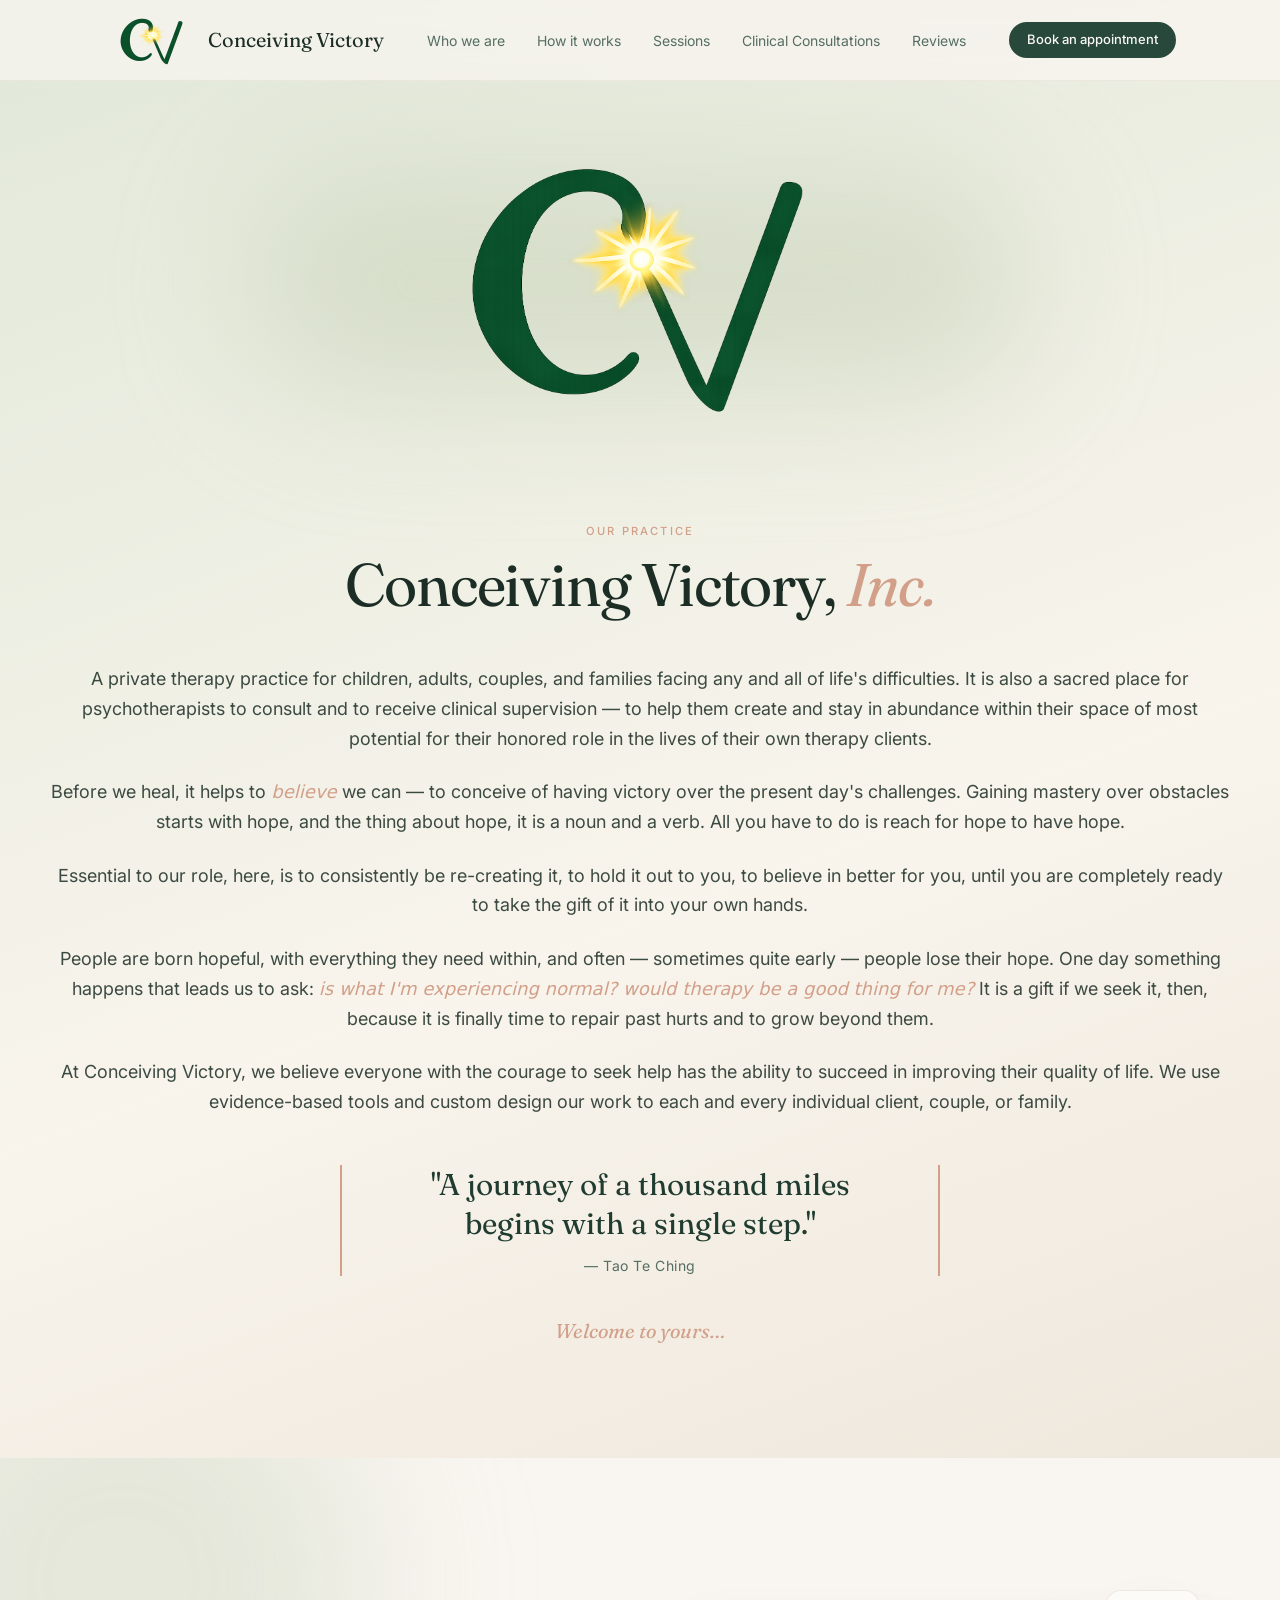
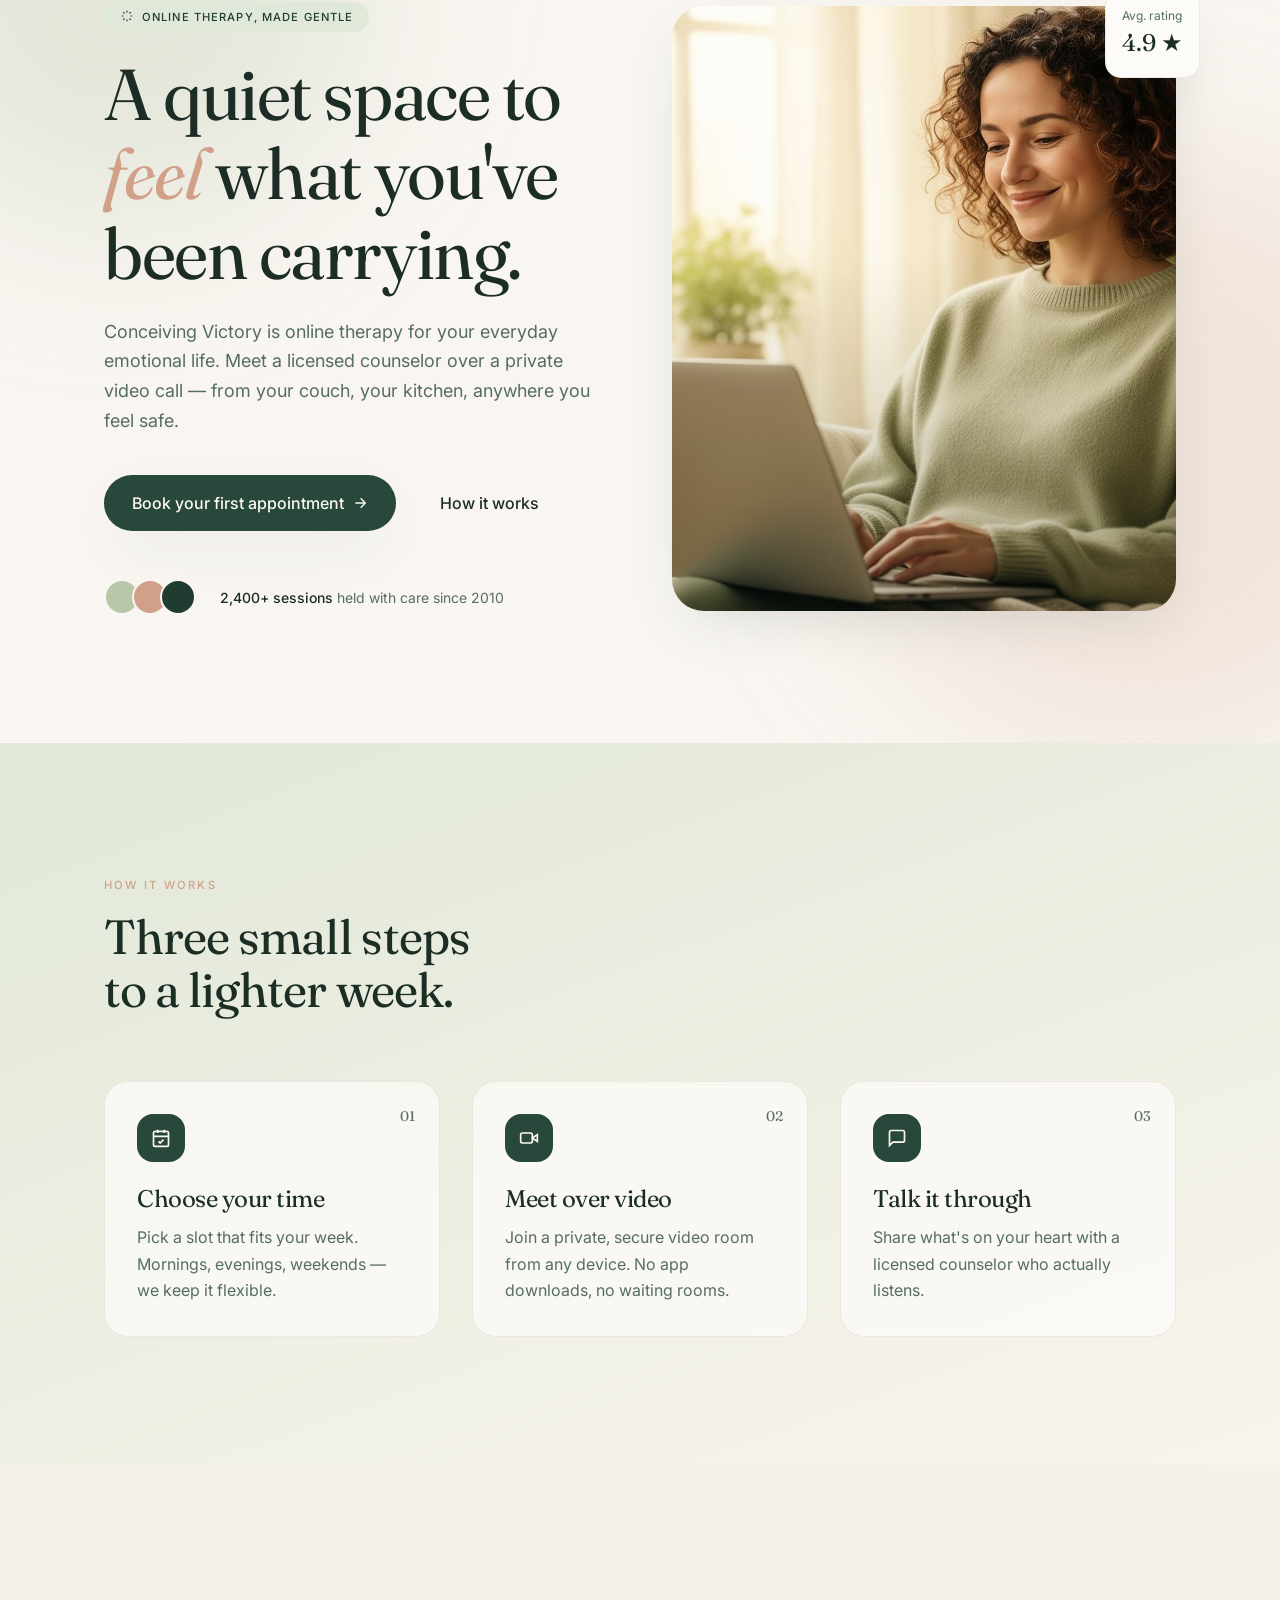
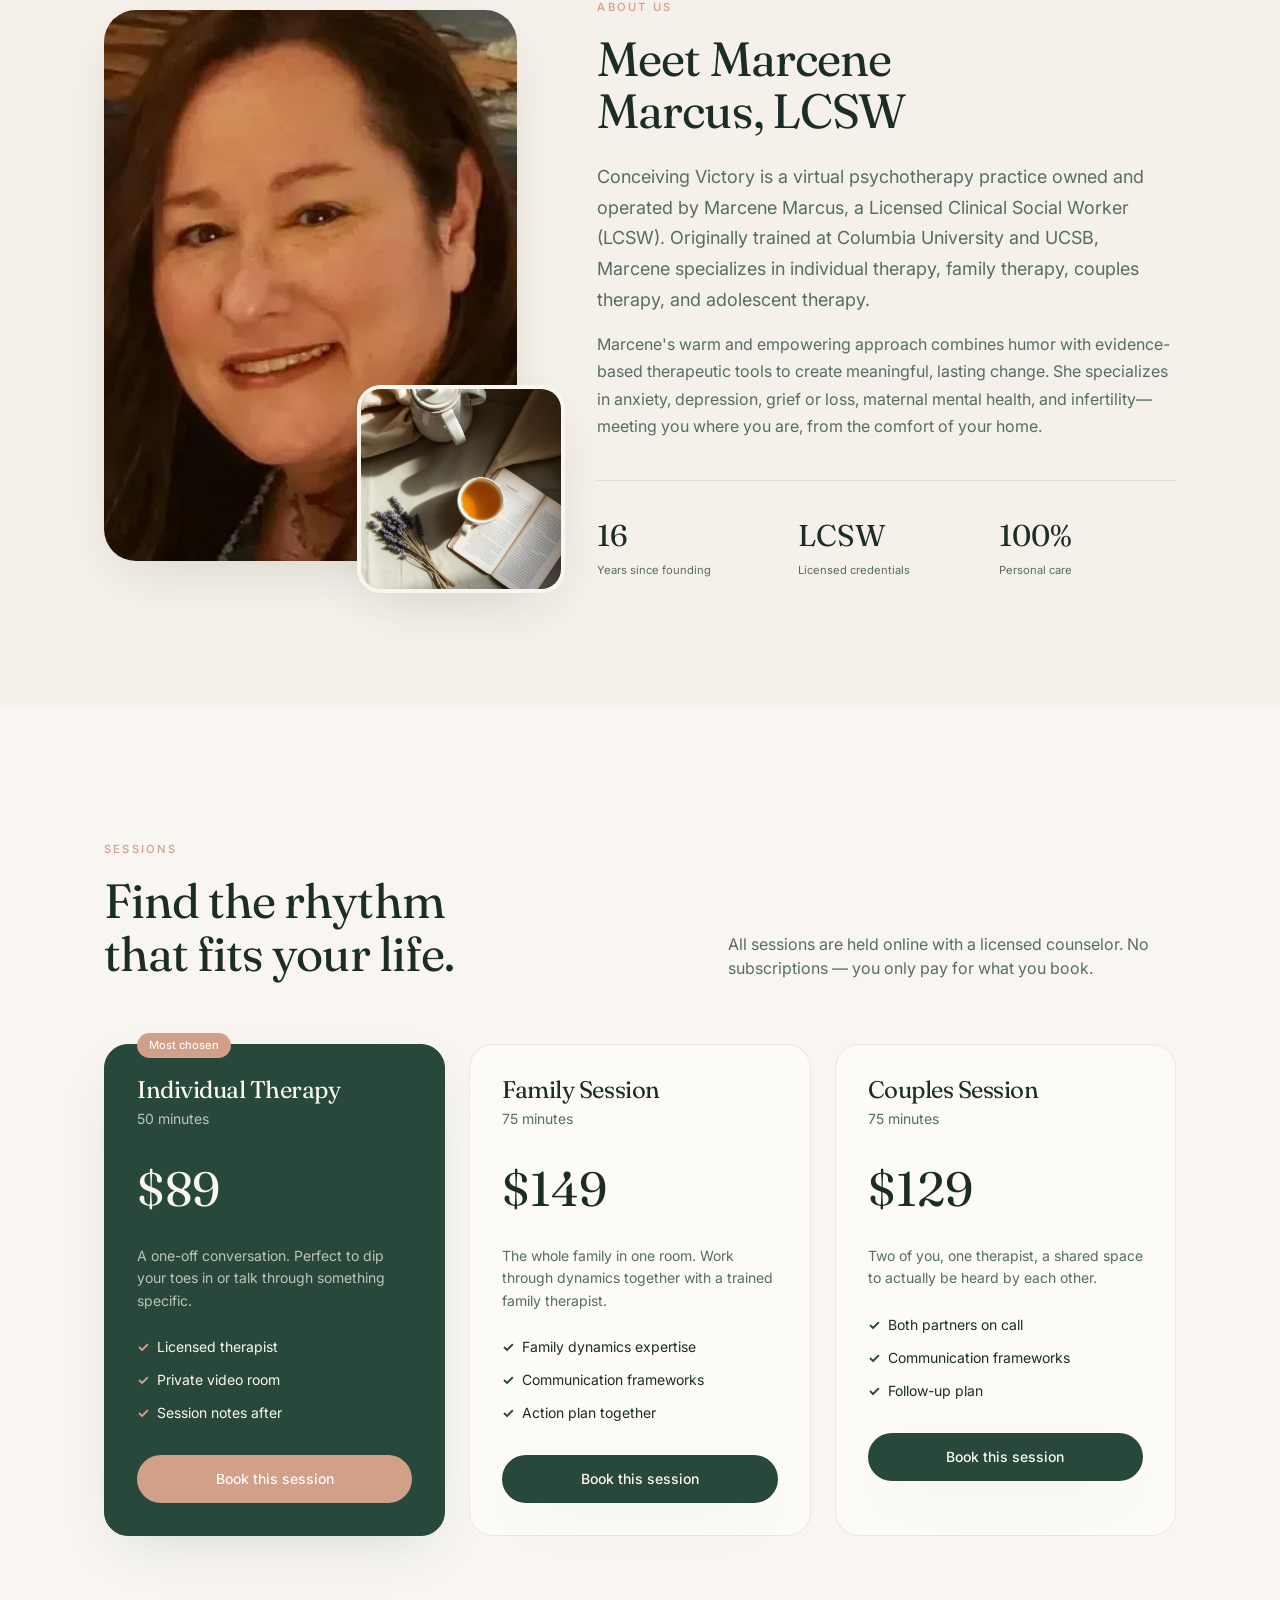
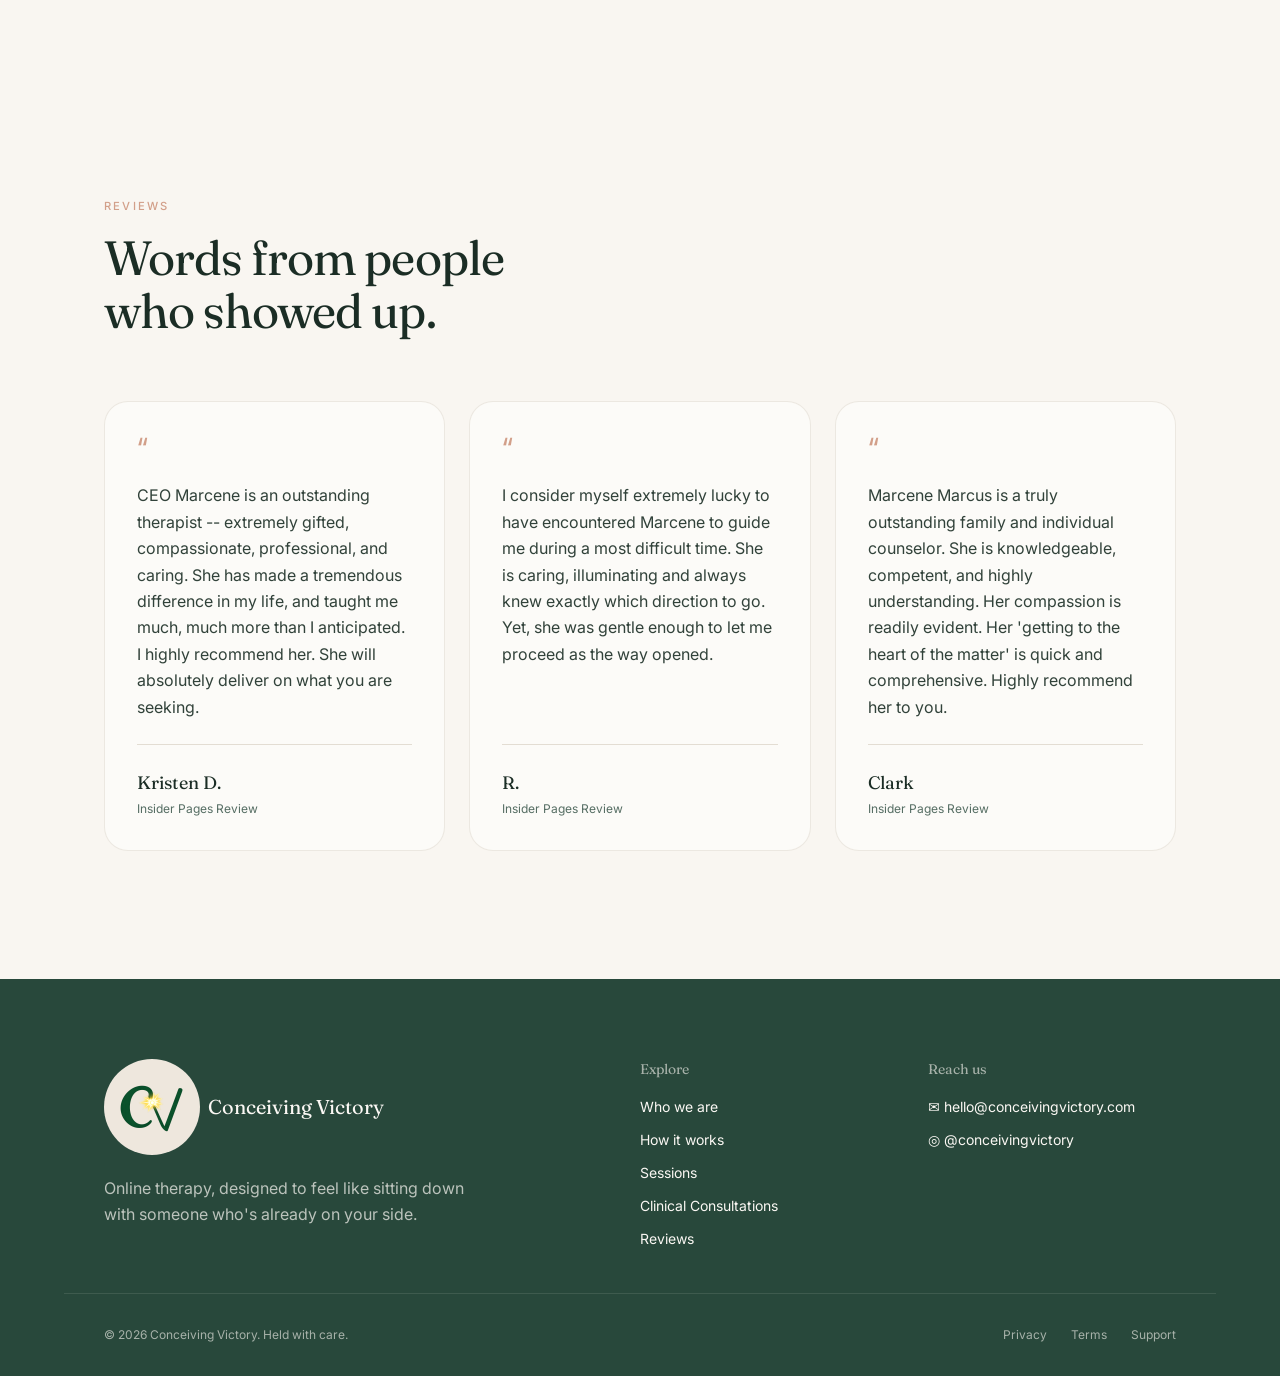
==== commit e98d6c99: "Add files via upload" ====
--- a/index.html
+++ b/index.html
@@ -12,7 +12,7 @@
   <link href="https://fonts.googleapis.com/css2?family=Fraunces:opsz,wght@9..144,400;9..144,500;9..144,600&family=Inter:wght@400;500;600&display=swap" rel="stylesheet" />
 
   <meta property="og:title" content="Conceiving Victory — Online Therapy" />
-  <meta property="og:description" content="Compassionate online therapy with licensed counselors. Book a session from home." />
+  <meta property="og:description" content="Compassionate online therapy with licensed counselors. Book an appointment from home." />
   <meta property="og:type" content="website" />
   <meta name="twitter:card" content="summary_large_image" />
 
@@ -30,16 +30,80 @@
         <span class="brand-name">Conceiving Victory</span>
       </a>
       <nav class="nav-links">
-        <a href="#about">About</a>
+        <a href="#about">Who we are</a>
         <a href="#how">How it works</a>
         <a href="#services">Sessions</a>
-        <a href="#testimonials">Voices</a>
+        <a href="#consultations">Clinical Consultations</a>
+        <a href="#testimonials">Reviews</a>
       </nav>
-      <button class="btn btn-primary btn-sm" data-open-booking>Book a session</button>
+      <button class="btn btn-primary btn-sm" data-open-booking>Book an appointment</button>
     </div>
   </header>
 
   <main>
+    <!-- ============== CONCEIVING VICTORY, INC. ============== -->
+    <section class="about" id="about-inc">
+      <div class="about__inner">
+
+        <!-- Big logo -->
+        <div class="about__logo-wrap">
+          <span class="about__logo-glow" aria-hidden="true"></span>
+          <img class="about__logo" src="assets/logo.PNG" alt="Conceiving Victory, Inc. logo" />
+        </div>
+
+        <!-- Heading -->
+        <div class="about__head">
+          <p class="eyebrow">Our practice</p>
+          <h2 class="about__title">Conceiving Victory, <em>Inc.</em></h2>
+        </div>
+
+        <!-- Body copy -->
+        <div class="about__copy">
+          <p>
+            A private therapy practice for children, adults, couples, and families facing any and all
+            of life's difficulties. It is also a sacred place for psychotherapists to consult and to
+            receive clinical supervision &mdash; to help them create and stay in abundance within their
+            space of most potential for their honored role in the lives of their own therapy clients.
+          </p>
+
+          <p>
+            Before we heal, it helps to <em>believe</em> we can &mdash; to conceive of having victory
+            over the present day's challenges. Gaining mastery over obstacles starts with hope, and the
+            thing about hope, it is a noun and a verb. All you have to do is reach for hope to have hope.
+          </p>
+
+          <p>
+            Essential to our role, here, is to consistently be re-creating it, to hold it out to you,
+            to believe in better for you, until you are completely ready to take the gift of it into
+            your own hands.
+          </p>
+
+          <p>
+            People are born hopeful, with everything they need within, and often &mdash; sometimes quite
+            early &mdash; people lose their hope. One day something happens that leads us to ask:
+            <em>is what I'm experiencing normal? would therapy be a good thing for me?</em> It is a
+            gift if we seek it, then, because it is finally time to repair past hurts and to grow
+            beyond them.
+          </p>
+
+          <p>
+            At Conceiving Victory, we believe everyone with the courage to seek help has the ability
+            to succeed in improving their quality of life. We use evidence-based tools and custom
+            design our work to each and every individual client, couple, or family.
+          </p>
+        </div>
+
+        <!-- Pull-quote -->
+        <figure class="about__quote">
+          <blockquote>"A journey of a thousand miles begins with a single step."</blockquote>
+          <figcaption>&mdash; Tao Te Ching</figcaption>
+        </figure>
+
+        <p class="about__welcome">Welcome to yours&hellip;</p>
+
+      </div>
+    </section>
+
     <!-- ============== HERO ============== -->
     <section class="hero">
       <div class="blob blob-1"></div>
@@ -58,7 +122,7 @@
           </p>
           <div class="hero-cta">
             <button class="btn btn-primary btn-lg" data-open-booking>
-              Book your first session
+              Book your first appointment
               <svg viewBox="0 0 24 24" fill="none" stroke="currentColor" stroke-width="2" width="16" height="16" aria-hidden="true"><path d="M5 12h14M13 5l7 7-7 7"/></svg>
             </button>
             <a href="#how" class="btn btn-ghost btn-lg">How it works</a>
@@ -172,7 +236,7 @@
     <section id="testimonials" class="testimonials-section">
       <div class="container">
         <div class="section-head">
-          <p class="eyebrow">Voices</p>
+          <p class="eyebrow">Reviews</p>
           <h2 class="section-title">Words from people who showed up.</h2>
         </div>
         <div class="testimonials-grid" id="testimonials-grid"><!-- populated by JS --></div>
@@ -195,10 +259,11 @@
       <div>
         <p class="footer-heading">Explore</p>
         <ul>
-          <li><a href="#about">About</a></li>
+          <li><a href="#about">Who we are</a></li>
           <li><a href="#how">How it works</a></li>
           <li><a href="#services">Sessions</a></li>
-          <li><a href="#testimonials">Voices</a></li>
+          <li><a href="#consultations">Clinical Consultations</a></li>
+          <li><a href="#testimonials">Reviews</a></li>
         </ul>
       </div>
       <div>
--- a/styles.css
+++ b/styles.css
@@ -6,6 +6,7 @@
 :root {
   --background: hsl(39 38% 96%);
   --foreground: hsl(155 25% 14%);
+  --foreground-soft: hsl(155 25% 14% / 0.85);
   --card: hsl(39 45% 98%);
   --primary: hsl(155 28% 22%);
   --primary-fg: hsl(39 45% 97%);
@@ -278,6 +279,140 @@
   text-wrap: balance;
 }
 
+/* ---------- Conceiving Victory, Inc. Section ---------- */
+.about {
+  position: relative;
+  padding: 5rem 0;
+  overflow: hidden;
+  background: linear-gradient(
+    160deg,
+    hsl(90 25% 88%) 0%,
+    hsl(39 50% 95%) 60%,
+    hsl(36 35% 90%) 100%
+  );
+}
+@media (min-width: 768px) {
+  .about { padding: 7rem 0; }
+}
+
+.about__inner {
+  width: 100%;
+  padding: 0 1.5rem;
+}
+@media (min-width: 768px) {
+  .about__inner { padding: 0 3rem; }
+}
+
+/* Logo */
+.about__logo-wrap {
+  position: relative;
+  display: flex;
+  justify-content: center;
+  align-items: center;
+}
+
+.about__logo-glow {
+  position: absolute;
+  inset: 0;
+  margin: auto;
+  width: 60%;
+  height: 60%;
+  background: hsl(90 22% 72% / 0.4);
+  border-radius: 9999px;
+  filter: blur(60px);
+  transform: scale(1.1);
+  pointer-events: none;
+}
+
+.about__logo {
+  position: relative;
+  width: 18rem;
+  height: auto;
+  object-fit: contain;
+  animation: glowPulse 4s ease-in-out infinite, fadeIn 1s ease-out both;
+}
+@media (min-width: 640px) { .about__logo { width: 24rem; } }
+@media (min-width: 768px) { .about__logo { width: 28rem; } }
+@media (min-width: 1024px) { .about__logo { width: 32rem; } }
+
+/* Heading */
+.about__head {
+  margin-top: 3rem;
+  text-align: center;
+  animation: fadeUp 0.7s var(--ease) both;
+}
+@media (min-width: 768px) { .about__head { margin-top: 4rem; } }
+
+.about__title {
+  margin-top: 0.75rem;
+  font-size: clamp(2.25rem, 5vw, 3.75rem);
+  text-wrap: balance;
+  line-height: 1.05;
+}
+
+/* Body copy */
+.about__copy {
+  margin-top: 2.5rem;
+  display: flex;
+  flex-direction: column;
+  gap: 1.5rem;
+  font-size: 1rem;
+  line-height: 1.65;
+  color: var(--foreground-soft);
+  animation: fadeUp 0.7s var(--ease) both;
+  text-align: center;
+}
+@media (min-width: 768px) {
+  .about__copy {
+    margin-top: 3rem;
+    font-size: 1.125rem;
+  }
+}
+
+/* Pull-quote */
+.about__quote {
+  margin-top: 3rem;
+  margin-left: auto;
+  margin-right: auto;
+  padding: 0;
+  border-left: 2px solid var(--accent);
+  border-right: 2px solid var(--accent);
+  text-align: center;
+  max-width: 600px;
+}
+
+.about__quote blockquote {
+  font-family: 'Fraunces', Georgia, serif;
+  font-size: clamp(1.5rem, 3vw, 1.875rem);
+  line-height: 1.3;
+  color: var(--forest);
+  text-wrap: balance;
+  margin: 0;
+  padding: 0;
+}
+
+.about__quote figcaption {
+  margin-top: 0.75rem;
+  font-size: 0.875rem;
+  color: var(--muted-fg);
+  letter-spacing: 0.04em;
+}
+
+/* Welcome line */
+.about__welcome {
+  margin-top: 2.5rem;
+  text-align: center;
+  font-family: 'Fraunces', Georgia, serif;
+  font-style: italic;
+  font-size: 1.25rem;
+  color: var(--accent);
+}
+@keyframes glowPulse {
+  0%, 100% { filter: drop-shadow(0 0 30px hsl(45 95% 65% / 0.5)); }
+  50%      { filter: drop-shadow(0 0 60px hsl(45 95% 65% / 0.85)); }
+}
+
+
 /* ---------- How it works ---------- */
 .how-section {
   padding: 6rem 0;
@@ -638,5 +773,6 @@
   z-index: 200;
   transition: transform 0.4s var(--ease);
   max-width: calc(100vw - 2rem);
-}
-.toast.show { transform: translateX(-50%) translateY(0); }
+  display: none;
+}
+.toast.show { transform: translateX(-50%) translateY(0); display: block; }
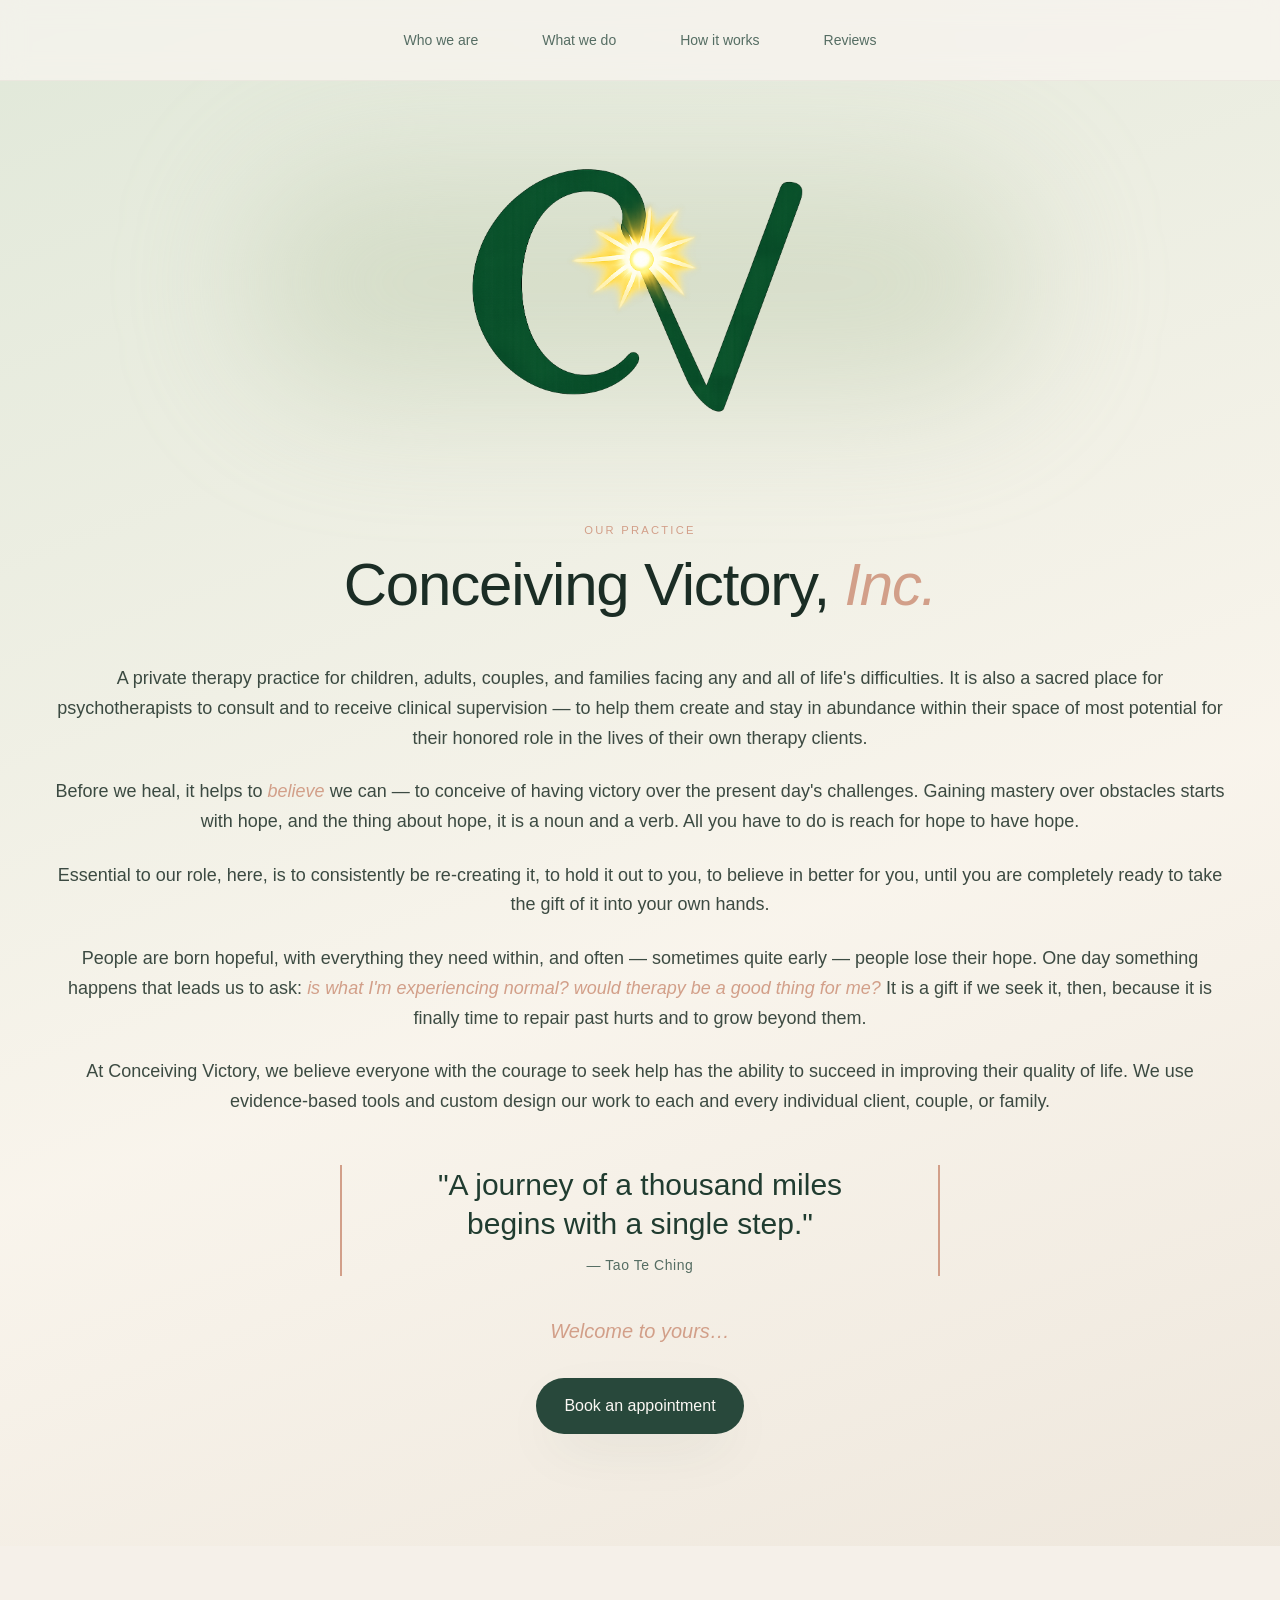
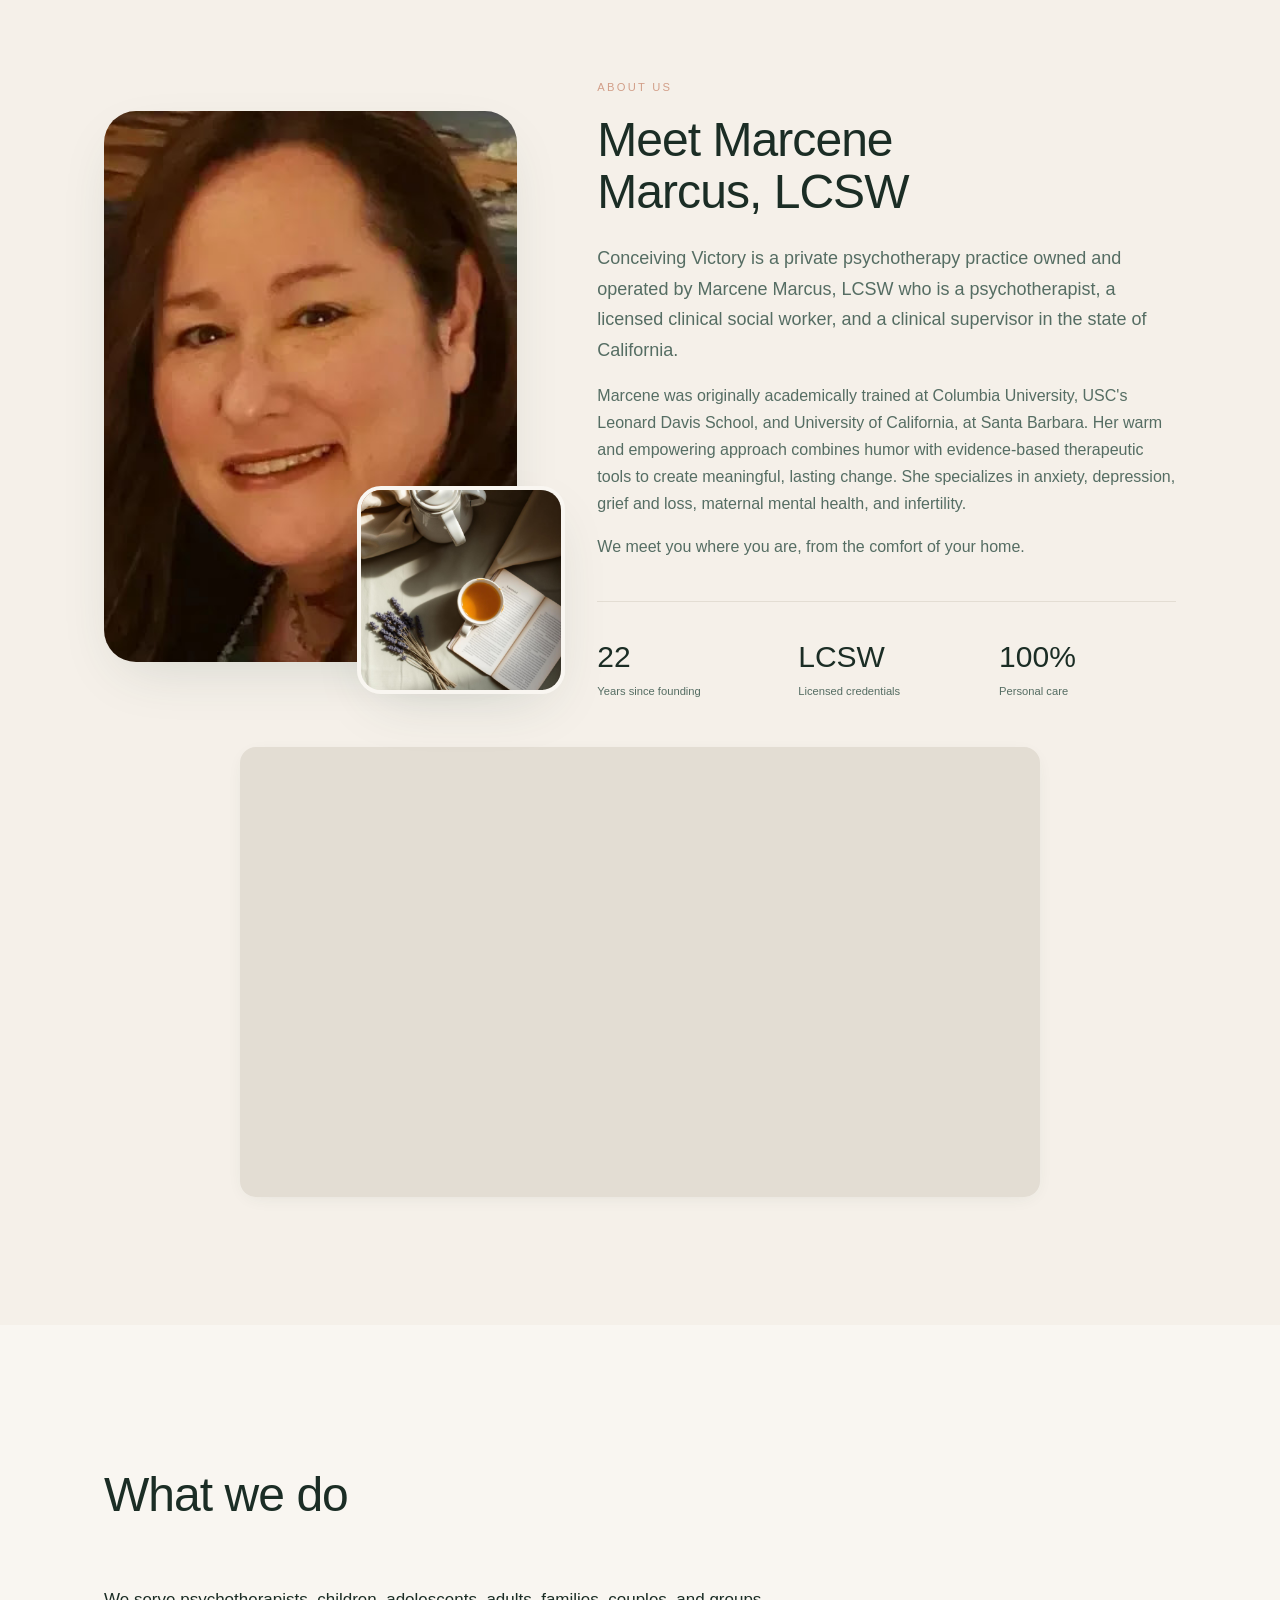
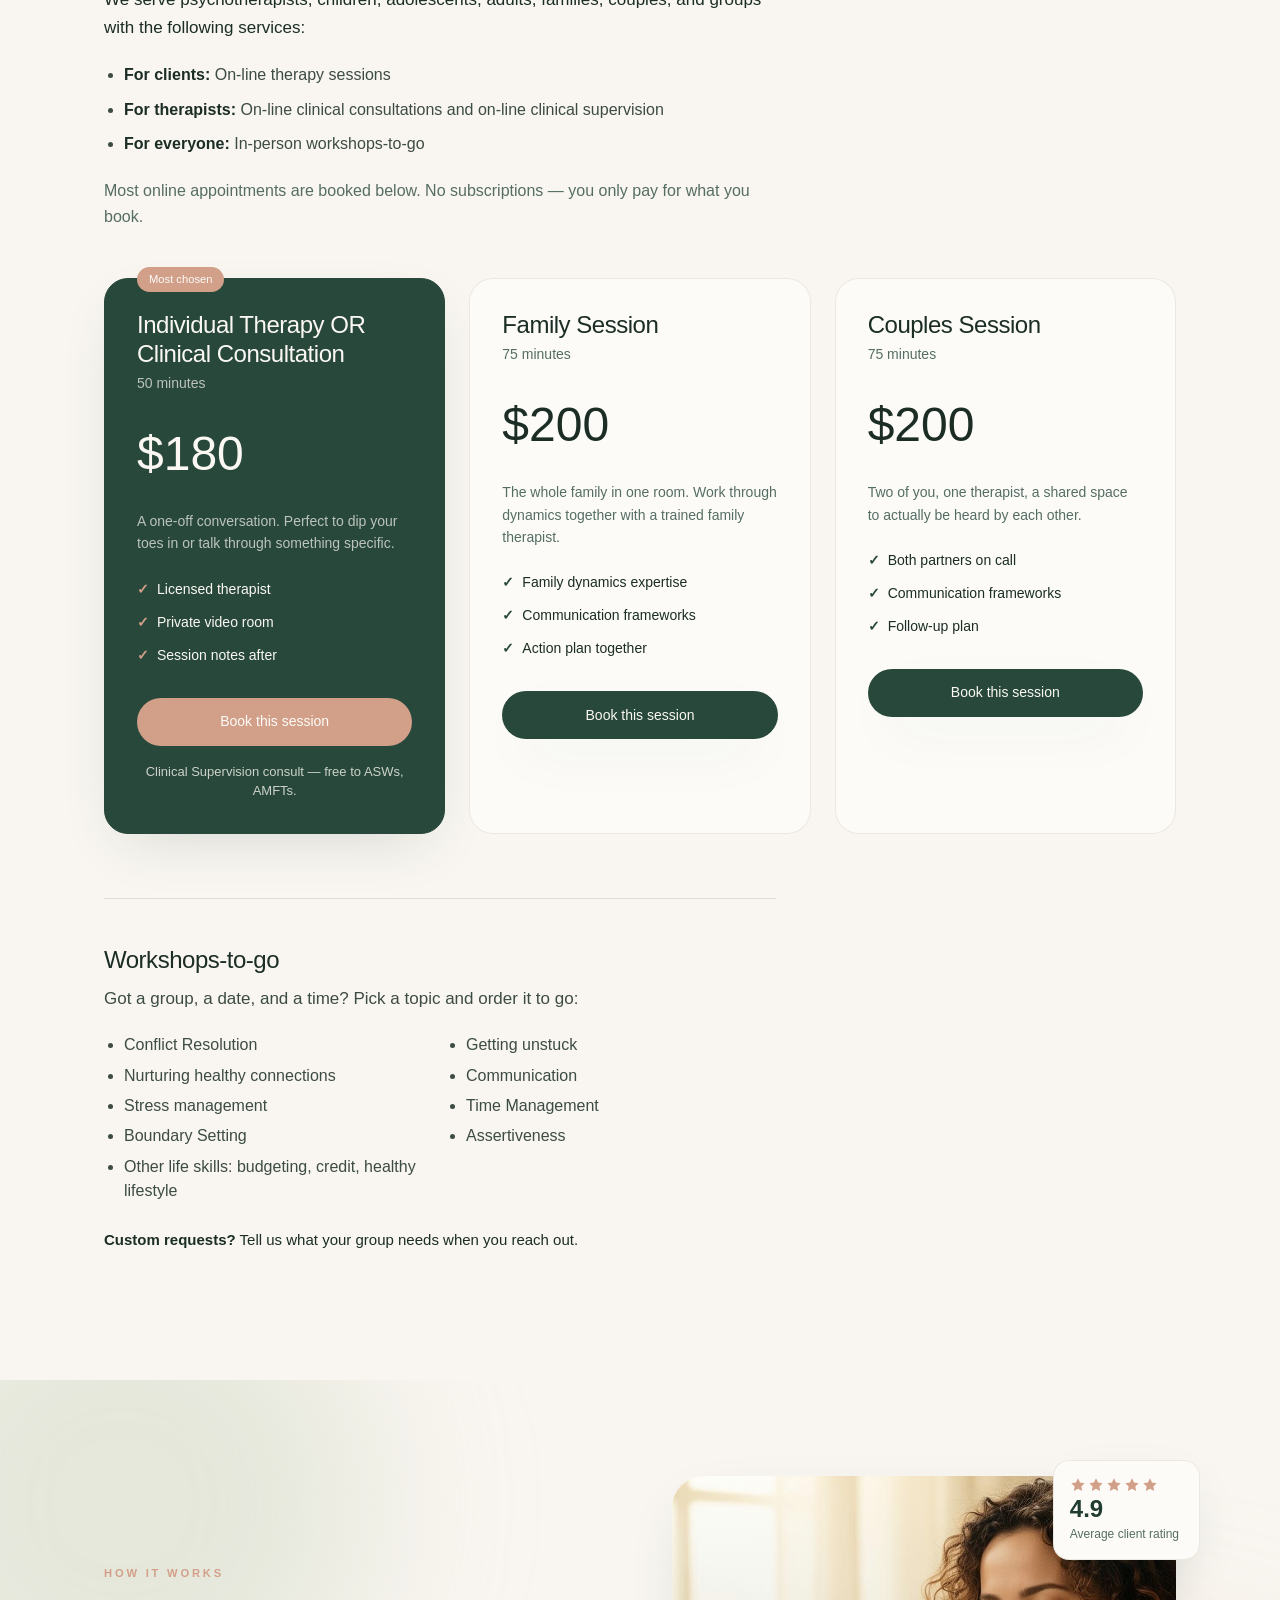
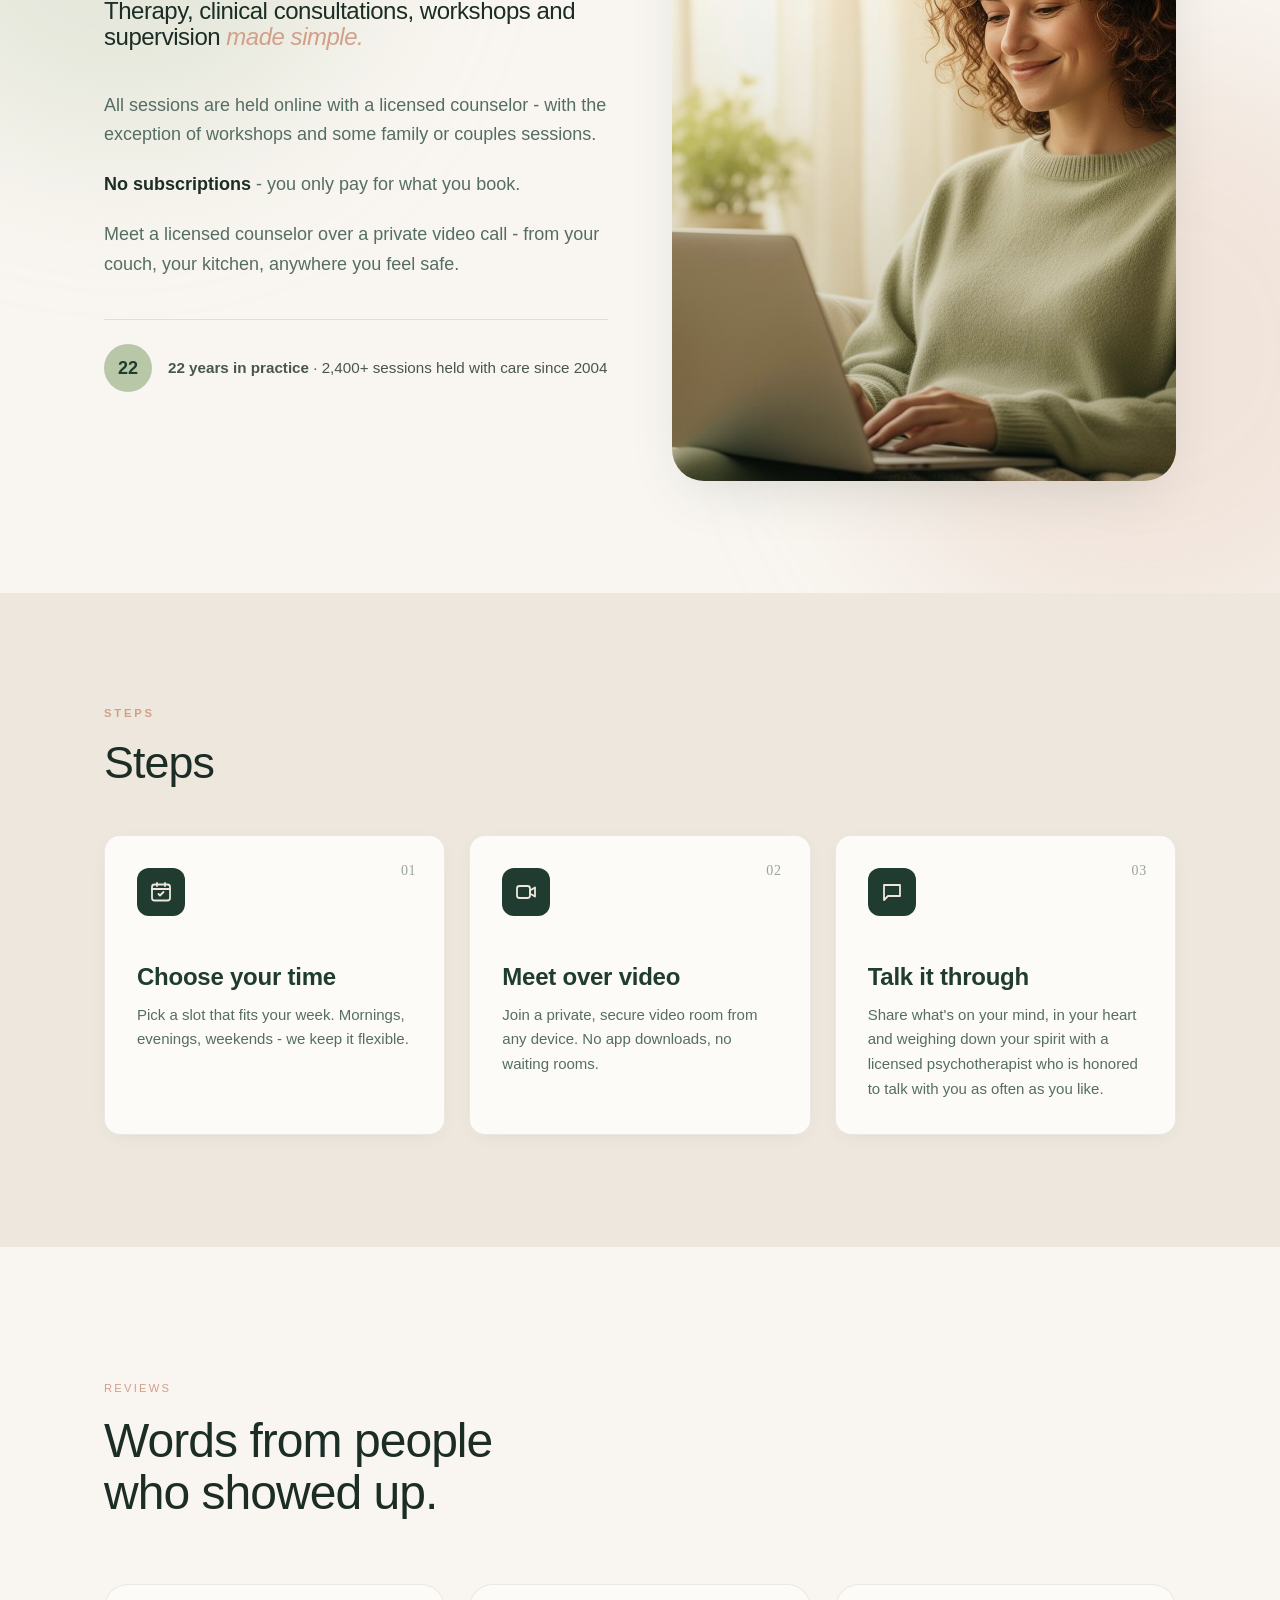
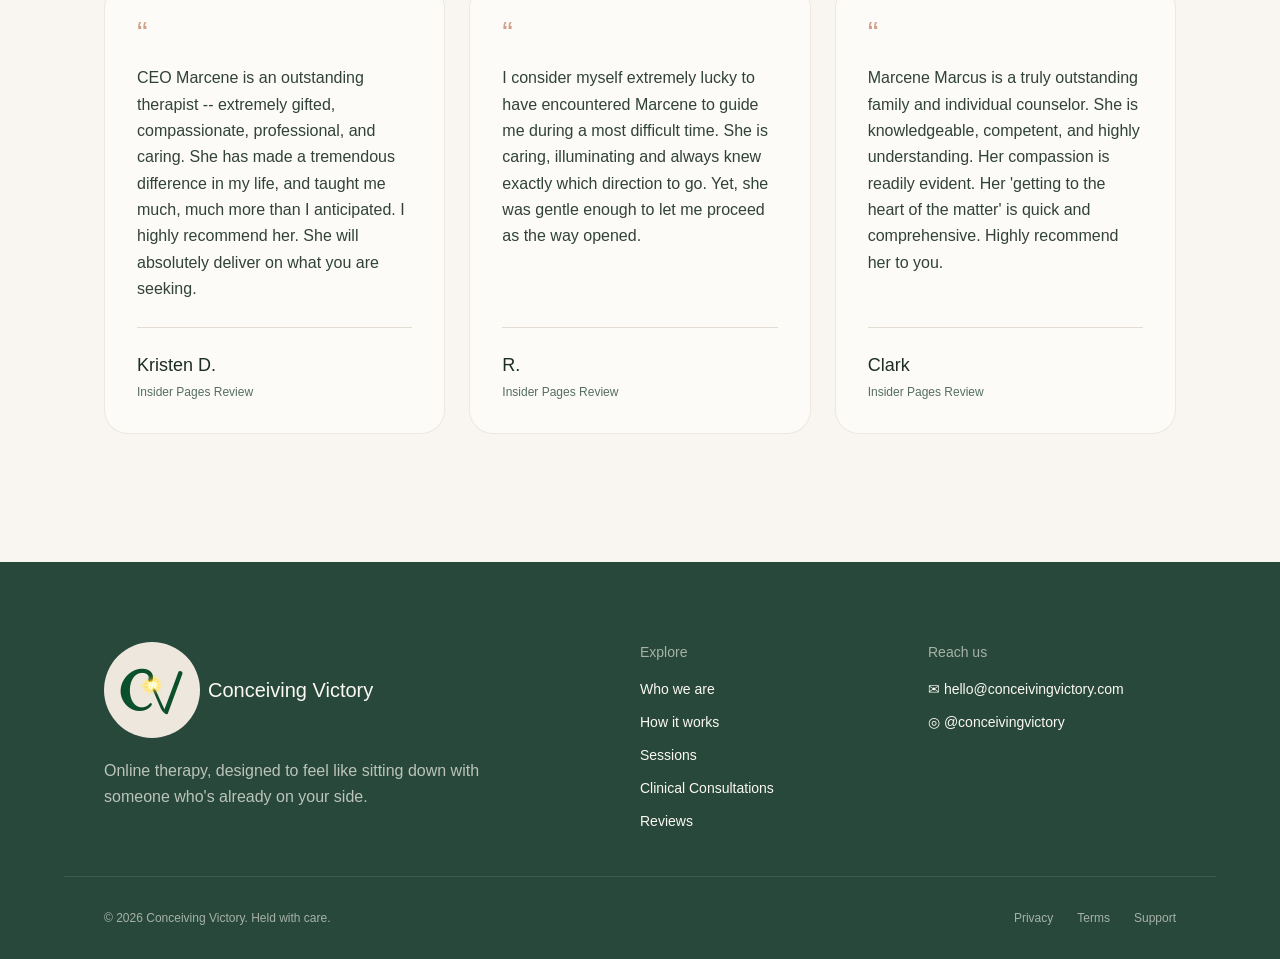
==== commit 016c881b: "Add files via upload" ====
--- a/index.html
+++ b/index.html
@@ -7,10 +7,6 @@
   <meta name="description" content="Compassionate online therapy with licensed counselors. Talk through what you're feeling from the comfort of home. Book your session today." />
   <meta name="author" content="Conceiving Victory" />
 
-  <link rel="preconnect" href="https://fonts.googleapis.com" />
-  <link rel="preconnect" href="https://fonts.gstatic.com" crossorigin />
-  <link href="https://fonts.googleapis.com/css2?family=Fraunces:opsz,wght@9..144,400;9..144,500;9..144,600&family=Inter:wght@400;500;600&display=swap" rel="stylesheet" />
-
   <meta property="og:title" content="Conceiving Victory — Online Therapy" />
   <meta property="og:description" content="Compassionate online therapy with licensed counselors. Book an appointment from home." />
   <meta property="og:type" content="website" />
@@ -23,20 +19,12 @@
   <!-- ============== NAVBAR ============== -->
   <header class="nav">
     <div class="container nav-inner">
-      <a href="#" class="brand">
-        <span class="brand-mark">
-          <img src="assets/logo.PNG" alt="Conceiving Victory" width="48" height="48" />
-        </span>
-        <span class="brand-name">Conceiving Victory</span>
-      </a>
       <nav class="nav-links">
         <a href="#about">Who we are</a>
-        <a href="#how">How it works</a>
-        <a href="#services">Sessions</a>
-        <a href="#consultations">Clinical Consultations</a>
+        <a href="#services">What we do</a>
+        <a href="#top">How it works</a>
         <a href="#testimonials">Reviews</a>
       </nav>
-      <button class="btn btn-primary btn-sm" data-open-booking>Book an appointment</button>
     </div>
   </header>
 
@@ -54,7 +42,7 @@
         <!-- Heading -->
         <div class="about__head">
           <p class="eyebrow">Our practice</p>
-          <h2 class="about__title">Conceiving Victory, <em>Inc.</em></h2>
+          <h1 class="about__title">Conceiving Victory, <em>Inc.</em></h1>
         </div>
 
         <!-- Body copy -->
@@ -101,91 +89,14 @@
 
         <p class="about__welcome">Welcome to yours&hellip;</p>
 
-      </div>
-    </section>
-
-    <!-- ============== HERO ============== -->
-    <section class="hero">
-      <div class="blob blob-1"></div>
-      <div class="blob blob-2"></div>
-      <div class="container hero-grid">
-        <div class="hero-copy fade-up">
-          <span class="eyebrow eyebrow-pill">
-            <svg viewBox="0 0 24 24" fill="none" stroke="currentColor" stroke-width="2" width="14" height="14" aria-hidden="true"><path d="M12 3v3M12 18v3M3 12h3M18 12h3M5.6 5.6l2.1 2.1M16.3 16.3l2.1 2.1M5.6 18.4l2.1-2.1M16.3 7.7l2.1-2.1"/></svg>
-            Online therapy, made gentle
-          </span>
-          <h1 class="hero-title">A quiet space to <em>feel</em> what you've been carrying.</h1>
-          <p class="hero-sub">
-            Conceiving Victory is online therapy for your everyday emotional life.
-            Meet a licensed counselor over a private video call — from your couch,
-            your kitchen, anywhere you feel safe.
-          </p>
-          <div class="hero-cta">
-            <button class="btn btn-primary btn-lg" data-open-booking>
-              Book your first appointment
-              <svg viewBox="0 0 24 24" fill="none" stroke="currentColor" stroke-width="2" width="16" height="16" aria-hidden="true"><path d="M5 12h14M13 5l7 7-7 7"/></svg>
-            </button>
-            <a href="#how" class="btn btn-ghost btn-lg">How it works</a>
-          </div>
-          <div class="trust-row">
-            <div class="avatars">
-              <span style="background:var(--sage)"></span>
-              <span style="background:var(--clay)"></span>
-              <span style="background:var(--forest)"></span>
-            </div>
-            <p><strong>2,400+ sessions</strong> held with care since 2010</p>
-          </div>
-        </div>
-
-        <div class="hero-visual fade-in">
-          <div class="hero-img-wrap">
-            <img src="assets/hero-therapy.jpg" alt="Woman smiling during an online therapy session at home" width="1536" height="1280" />
-            <div class="hero-img-overlay"></div>
-          </div>
-          <div class="float-card rating-card">
-            <p class="muted-xs">Avg. rating</p>
-            <p class="rating-val">4.9 ★</p>
-          </div>
-        </div>
-      </div>
-    </section>
-
-    <!-- ============== HOW IT WORKS ============== -->
-    <section id="how" class="how-section">
-      <div class="container">
-        <div class="section-head">
-          <p class="eyebrow">How it works</p>
-          <h2 class="section-title">Three small steps to a lighter week.</h2>
-        </div>
-        <div class="steps-grid">
-          <article class="step-card">
-            <span class="step-num">01</span>
-            <div class="step-icon">
-              <svg viewBox="0 0 24 24" fill="none" stroke="currentColor" stroke-width="2" width="20" height="20"><rect x="3" y="4" width="18" height="18" rx="2"/><path d="M16 2v4M8 2v4M3 10h18M9 16l2 2 4-4"/></svg>
-            </div>
-            <h3>Choose your time</h3>
-            <p>Pick a slot that fits your week. Mornings, evenings, weekends — we keep it flexible.</p>
-          </article>
-          <article class="step-card">
-            <span class="step-num">02</span>
-            <div class="step-icon">
-              <svg viewBox="0 0 24 24" fill="none" stroke="currentColor" stroke-width="2" width="20" height="20"><path d="m22 8-6 4 6 4V8z"/><rect x="2" y="6" width="14" height="12" rx="2"/></svg>
-            </div>
-            <h3>Meet over video</h3>
-            <p>Join a private, secure video room from any device. No app downloads, no waiting rooms.</p>
-          </article>
-          <article class="step-card">
-            <span class="step-num">03</span>
-            <div class="step-icon">
-              <svg viewBox="0 0 24 24" fill="none" stroke="currentColor" stroke-width="2" width="20" height="20"><path d="M21 15a2 2 0 0 1-2 2H7l-4 4V5a2 2 0 0 1 2-2h14a2 2 0 0 1 2 2z"/></svg>
-            </div>
-            <h3>Talk it through</h3>
-            <p>Share what's on your heart with a licensed counselor who actually listens.</p>
-          </article>
-        </div>
-      </div>
-    </section>
-
+        <div style="text-align: center; margin-top: 2rem;">
+          <button class="btn btn-primary btn-lg" data-open-booking>Book an appointment</button>
+        </div>
+
+      </div>
+    </section>
+
+    
     <!-- ============== ABOUT ============== -->
     <section id="about" class="about-section">
       <div class="container about-grid">
@@ -201,16 +112,31 @@
           <p class="eyebrow">About us</p>
           <h2 class="section-title">Meet Marcene Marcus, LCSW</h2>
           <p class="lead">
-            Conceiving Victory is a virtual psychotherapy practice owned and operated by Marcene Marcus, a Licensed Clinical Social Worker (LCSW). Originally trained at Columbia University and UCSB, Marcene specializes in individual therapy, family therapy, couples therapy, and adolescent therapy.
+            Conceiving Victory is a private psychotherapy practice owned and operated by Marcene Marcus, LCSW who is a psychotherapist, a licensed clinical social worker, and a clinical supervisor in the state of California.
           </p>
           <p class="muted">
-            Marcene's warm and empowering approach combines humor with evidence-based therapeutic tools to create meaningful, lasting change. She specializes in anxiety, depression, grief or loss, maternal mental health, and infertility—meeting you where you are, from the comfort of your home.
+            Marcene was originally academically trained at Columbia University, USC's Leonard Davis School, and University of California, at Santa Barbara. Her warm and empowering approach combines humor with evidence-based therapeutic tools to create meaningful, lasting change. She specializes in anxiety, depression, grief and loss, maternal mental health, and infertility.
+          </p>
+          <p class="muted">
+            We meet you where you are, from the comfort of your home.
           </p>
           <div class="stats">
-            <div><p class="stat-num">16</p><p class="stat-label">Years since founding</p></div>
+            <div><p class="stat-num">22</p><p class="stat-label">Years since founding</p></div>
             <div><p class="stat-num">LCSW</p><p class="stat-label">Licensed credentials</p></div>
             <div><p class="stat-num">100%</p><p class="stat-label">Personal care</p></div>
           </div>
+        </div>
+      </div>
+      <div class="container">
+        <div class="about-video">
+          <iframe
+            src="https://www.youtube.com/embed/TpSmlk-OZxs"
+            title="Marcene Marcus, LCSW — video introduction"
+            allow="accelerometer; autoplay; clipboard-write; encrypted-media; gyroscope; picture-in-picture; web-share"
+            referrerpolicy="strict-origin-when-cross-origin"
+            allowfullscreen
+            loading="lazy"
+          ></iframe>
         </div>
       </div>
     </section>
@@ -218,17 +144,107 @@
     <!-- ============== SERVICES / SESSIONS ============== -->
     <section id="services" class="services-section">
       <div class="container">
-        <div class="section-head services-head">
-          <div>
-            <p class="eyebrow">Sessions</p>
-            <h2 class="section-title">Find the rhythm that fits your life.</h2>
-          </div>
-          <p class="muted services-sub">
-            All sessions are held online with a licensed counselor. No subscriptions —
-            you only pay for what you book.
+        <div id="consultations" class="scroll-anchor" aria-hidden="true"></div>
+        <div class="section-head">
+          <h2 class="section-title">What we do</h2>
+        </div>
+        <div class="services-intro">
+          <p>
+            We serve psychotherapists, children, adolescents, adults, families, couples, and groups
+            with the following services:
+          </p>
+          <ul class="services-audience">
+            <li><strong>For clients:</strong> On-line therapy sessions</li>
+            <li><strong>For therapists:</strong> On-line clinical consultations and on-line clinical supervision</li>
+            <li><strong>For everyone:</strong> In-person workshops-to-go</li>
+          </ul>
+          <p class="muted services-pay-note">
+            Most online appointments are booked below. No subscriptions — you only pay for what you book.
           </p>
         </div>
         <div class="pricing-grid" id="pricing-grid"><!-- populated by JS --></div>
+        <div class="workshops-block">
+          <h3 class="workshops-title">Workshops-to-go</h3>
+          <p class="workshops-lead">
+            Got a group, a date, and a time? Pick a topic and order it to go:
+          </p>
+          <ul class="workshops-topics">
+            <li>Conflict Resolution</li>
+            <li>Getting unstuck</li>
+            <li>Nurturing healthy connections</li>
+            <li>Communication</li>
+            <li>Stress management</li>
+            <li>Time Management</li>
+            <li>Boundary Setting</li>
+            <li>Assertiveness</li>
+            <li>Other life skills: budgeting, credit, healthy lifestyle</li>
+          </ul>
+          <p class="workshops-custom"><strong>Custom requests?</strong> Tell us what your group needs when you reach out.</p>
+        </div>
+      </div>
+    </section>
+
+    <!-- ============== HERO SECTION ============== -->
+    <section class="hero" id="top">
+      <div class="blob blob-sage" aria-hidden="true"></div>
+      <div class="blob blob-clay" aria-hidden="true"></div>
+
+      <div class="container hero-grid">
+        <div class="hero-copy fade-up">
+          <p class="hero-eyebrow">How it works</p>
+          <h1>
+            Therapy, clinical consultations, workshops and supervision
+            <em>made simple.</em>
+          </h1>
+
+          <div class="hero-text">
+            <p>
+              All sessions are held online with a licensed counselor - with the exception of
+              workshops and some family or couples sessions.
+            </p>
+            <p><strong>No subscriptions</strong> - you only pay for what you book.</p>
+            <p>
+              Meet a licensed counselor over a private video call - from your couch, your kitchen,
+              anywhere you feel safe.
+            </p>
+          </div>
+
+          <div class="experience">
+            <span class="experience-badge">22</span>
+            <p>
+              <strong>22 years in practice</strong> · 2,400+ sessions held with care since 2004
+            </p>
+          </div>
+        </div>
+
+        <div class="hero-media fade-in">
+          <div class="hero-image">
+            <img src="assets/hero-therapy.jpg" alt="A calm online therapy session at home" />
+            <div class="hero-image-overlay" aria-hidden="true"></div>
+          </div>
+
+          <aside class="rating-card" aria-label="4.9 out of 5 average client rating">
+            <div class="stars" aria-hidden="true">
+              <svg viewBox="0 0 24 24"><path d="M12 2l3.09 6.26L22 9.27l-5 4.87 1.18 6.88L12 17.77l-6.18 3.25L7 14.14 2 9.27l6.91-1.01L12 2z"/></svg>
+              <svg viewBox="0 0 24 24"><path d="M12 2l3.09 6.26L22 9.27l-5 4.87 1.18 6.88L12 17.77l-6.18 3.25L7 14.14 2 9.27l6.91-1.01L12 2z"/></svg>
+              <svg viewBox="0 0 24 24"><path d="M12 2l3.09 6.26L22 9.27l-5 4.87 1.18 6.88L12 17.77l-6.18 3.25L7 14.14 2 9.27l6.91-1.01L12 2z"/></svg>
+              <svg viewBox="0 0 24 24"><path d="M12 2l3.09 6.26L22 9.27l-5 4.87 1.18 6.88L12 17.77l-6.18 3.25L7 14.14 2 9.27l6.91-1.01L12 2z"/></svg>
+              <svg viewBox="0 0 24 24"><path d="M12 2l3.09 6.26L22 9.27l-5 4.87 1.18 6.88L12 17.77l-6.18 3.25L7 14.14 2 9.27l6.91-1.01L12 2z"/></svg>
+            </div>
+            <p class="rating-number">4.9</p>
+            <p class="rating-label">Average client rating</p>
+          </aside>
+        </div>
+      </div>
+    </section>
+
+    <!-- ============== STEPS ============== -->
+    <section class="steps" id="steps">
+      <div class="container">
+        <p class="steps-eyebrow">Steps</p>
+        <h2 class="steps-title">Steps</h2>
+
+        <div class="steps-grid" id="steps-grid"><!-- cards rendered by script.js --></div>
       </div>
     </section>
 
@@ -260,7 +276,7 @@
         <p class="footer-heading">Explore</p>
         <ul>
           <li><a href="#about">Who we are</a></li>
-          <li><a href="#how">How it works</a></li>
+          <li><a href="#top">How it works</a></li>
           <li><a href="#services">Sessions</a></li>
           <li><a href="#consultations">Clinical Consultations</a></li>
           <li><a href="#testimonials">Reviews</a></li>
@@ -295,8 +311,8 @@
             <h3 class="modal-title" id="booking-title">Choose a session</h3>
           </div>
           <div class="modal-price">
-            <p class="muted-xs" id="summary-name">Single Session</p>
-            <p class="price" id="summary-price">$89</p>
+            <p class="muted-xs" id="summary-name">Individual Therapy OR Clinical Consultation</p>
+            <p class="price" id="summary-price">$180</p>
           </div>
         </div>
         <div class="progress"><div id="progress-bar"></div></div>
--- a/styles.css
+++ b/styles.css
@@ -62,7 +62,7 @@
 }
 
 body {
-  font-family: 'Inter', system-ui, -apple-system, sans-serif;
+  font-family: Arial, Helvetica, sans-serif;
   background: var(--background);
   color: var(--foreground);
   -webkit-font-smoothing: antialiased;
@@ -75,7 +75,6 @@
 em { font-style: italic; color: var(--accent); }
 
 h1, h2, h3, h4, h5 {
-  font-family: 'Fraunces', Georgia, serif;
   font-weight: 400;
   letter-spacing: -0.02em;
   line-height: 1.1;
@@ -120,26 +119,10 @@
   color: var(--accent);
   font-weight: 500;
 }
-.eyebrow-pill {
-  display: inline-flex;
-  align-items: center;
-  gap: 0.5rem;
-  background: var(--sage-soft);
-  color: var(--forest);
-  padding: 0.4rem 1rem;
-  border-radius: 999px;
-  font-size: 0.7rem;
-  letter-spacing: 0.1em;
-  text-transform: uppercase;
-  font-weight: 500;
-}
 .muted { color: var(--muted-fg); }
 .muted-xs { color: var(--muted-fg); font-size: 0.75rem; }
-.fade-up { animation: fadeUp 0.7s var(--ease) both; }
-.fade-in { animation: fadeIn 1s ease-out both; }
 @keyframes fadeUp { from { opacity: 0; transform: translateY(20px);} to { opacity:1; transform:none;} }
 @keyframes fadeIn { from { opacity: 0; } to { opacity: 1; } }
-@keyframes float { 0%,100% { transform: translateY(0);} 50% { transform: translateY(-12px);} }
 
 /* ---------- Navbar ---------- */
 .nav {
@@ -149,7 +132,7 @@
   border-bottom: 1px solid hsl(38 22% 86% / 0.5);
 }
 .nav-inner {
-  display: flex; align-items: center; justify-content: space-between;
+  display: flex; align-items: center; justify-content: center;
   height: 4rem;
 }
 @media (min-width: 768px) { .nav-inner { height: 5rem; } }
@@ -168,108 +151,11 @@
 }
 .brand-mark.light { background: var(--cream-deep); }
 .brand:hover .brand-mark { transform: scale(1.1); }
-.brand-name { font-family: 'Fraunces', serif; font-size: 1.125rem; }
+.brand-name { font-size: 1.125rem; }
 @media (min-width: 768px) { .brand-name { font-size: 1.25rem; } }
-.nav-links { display: none; gap: 2rem; }
+.nav-links { display: flex; gap: 4rem; }
 .nav-links a { font-size: 0.875rem; color: var(--muted-fg); transition: color 0.2s; }
 .nav-links a:hover { color: var(--foreground); }
-@media (min-width: 768px) { .nav-links { display: flex; } }
-
-/* ---------- Hero ---------- */
-.hero {
-  position: relative;
-  padding: 7rem 0 5rem;
-  overflow: hidden;
-}
-@media (min-width: 768px) { .hero { padding: 9rem 0 8rem; } }
-.blob {
-  position: absolute;
-  border-radius: 999px;
-  filter: blur(80px);
-  pointer-events: none;
-}
-.blob-1 { top: -8rem; left: -8rem; width: 500px; height: 500px; background: hsl(90 22% 72% / 0.3); }
-.blob-2 { top: 33%; right: -10rem; width: 600px; height: 600px; background: hsl(18 45% 68% / 0.2); }
-
-.hero-grid {
-  position: relative;
-  display: grid; gap: 3rem;
-  align-items: center;
-}
-@media (min-width: 1024px) { .hero-grid { grid-template-columns: 1fr 1fr; gap: 4rem; } }
-
-.hero-title {
-  margin-top: 1.5rem;
-  font-size: clamp(2.5rem, 6vw, 4.5rem);
-  text-wrap: balance;
-}
-.hero-sub {
-  margin-top: 1.5rem;
-  font-size: 1.125rem;
-  color: var(--muted-fg);
-  max-width: 36rem;
-  line-height: 1.65;
-}
-.hero-cta { margin-top: 2.5rem; display: flex; flex-wrap: wrap; gap: 1rem; }
-.trust-row {
-  margin-top: 3rem;
-  display: flex; align-items: center; gap: 1.5rem;
-  color: var(--muted-fg); font-size: 0.875rem;
-}
-.avatars { display: flex; }
-.avatars span {
-  width: 2.25rem; height: 2.25rem; border-radius: 999px;
-  border: 2px solid var(--background); margin-left: -0.5rem;
-}
-.avatars span:first-child { margin-left: 0; }
-.trust-row strong { color: var(--foreground); font-weight: 500; }
-
-.hero-visual { position: relative; }
-.hero-img-wrap {
-  position: relative;
-  border-radius: 2rem;
-  overflow: hidden;
-  box-shadow: var(--shadow-elegant);
-  aspect-ratio: 4 / 5;
-}
-@media (min-width: 768px) { .hero-img-wrap { aspect-ratio: 5 / 6; } }
-.hero-img-wrap img { width: 100%; height: 100%; object-fit: cover; }
-.hero-img-overlay {
-  position: absolute; inset: 0;
-  background: linear-gradient(to top, hsl(155 25% 14% / 0.2), transparent 60%);
-}
-.float-card {
-  position: absolute;
-  background: var(--card);
-  border-radius: 1rem;
-  border: 1px solid hsl(38 22% 86% / 0.6);
-  padding: 1.25rem;
-  box-shadow: var(--shadow-elegant);
-}
-.session-card {
-  bottom: -1.5rem; left: -1rem; max-width: 260px;
-  animation: float 6s ease-in-out infinite;
-}
-@media (min-width: 768px) { .session-card { left: -2.5rem; } }
-.session-card-head { display: flex; align-items: center; gap: 0.75rem; }
-.session-avatar {
-  width: 2.5rem; height: 2.5rem; border-radius: 999px;
-  background: var(--sage); display: grid; place-items: center;
-  font-family: 'Fraunces', serif; color: var(--forest);
-}
-.session-name { font-size: 0.875rem; font-weight: 500; }
-.session-time { font-size: 0.75rem; color: var(--muted-fg); margin-top: 0.5rem; }
-.session-bar {
-  margin-top: 0.75rem;
-  height: 6px; border-radius: 999px; background: var(--secondary); overflow: hidden;
-}
-.session-bar div { height: 100%; width: 66%; background: var(--accent); border-radius: 999px; }
-.rating-card {
-  top: -1rem; right: -1rem; padding: 1rem;
-}
-@media (min-width: 768px) { .rating-card { right: -1.5rem; } }
-.rating-val { font-family: 'Fraunces', serif; font-size: 1.5rem; }
-@media (max-width: 640px) { .rating-card { display: none; } }
 
 /* ---------- Section heads ---------- */
 .section-head { max-width: 42rem; margin-bottom: 4rem; }
@@ -382,7 +268,6 @@
 }
 
 .about__quote blockquote {
-  font-family: 'Fraunces', Georgia, serif;
   font-size: clamp(1.5rem, 3vw, 1.875rem);
   line-height: 1.3;
   color: var(--forest);
@@ -402,7 +287,6 @@
 .about__welcome {
   margin-top: 2.5rem;
   text-align: center;
-  font-family: 'Fraunces', Georgia, serif;
   font-style: italic;
   font-size: 1.25rem;
   color: var(--accent);
@@ -433,7 +317,7 @@
 .step-card:hover { transform: translateY(-4px); box-shadow: var(--shadow-elegant); }
 .step-num {
   position: absolute; top: 1.5rem; right: 1.5rem;
-  font-family: 'Fraunces', serif; font-size: 0.875rem; color: var(--muted-fg);
+  font-size: 0.875rem; color: var(--muted-fg);
 }
 .step-icon {
   width: 3rem; height: 3rem;
@@ -484,17 +368,77 @@
   border-top: 1px solid var(--border);
   display: grid; grid-template-columns: repeat(3, 1fr); gap: 1.5rem;
 }
-.stat-num { font-family: 'Fraunces', serif; font-size: 1.875rem; }
+.stat-num { font-size: 1.875rem; }
 .stat-label { font-size: 0.7rem; color: var(--muted-fg); margin-top: 0.25rem; }
+
+.about-video {
+  margin: 3rem auto 0;
+  max-width: 800px;
+  border-radius: 1rem;
+  overflow: hidden;
+  aspect-ratio: 16 / 9;
+  background: var(--border);
+  box-shadow: var(--shadow-soft);
+}
+.about-video iframe {
+  display: block;
+  width: 100%;
+  height: 100%;
+  border: 0;
+}
 
 /* ---------- Services ---------- */
 .services-section { padding: 6rem 0; }
 @media (min-width: 768px) { .services-section { padding: 8rem 0; } }
-.services-head { display: flex; flex-direction: column; gap: 1.5rem; max-width: none; }
+.scroll-anchor {
+  scroll-margin-top: 5.5rem;
+  height: 0;
+  pointer-events: none;
+}
 @media (min-width: 768px) {
-  .services-head { flex-direction: row; align-items: flex-end; justify-content: space-between; }
-}
-.services-sub { max-width: 28rem; }
+  .scroll-anchor { scroll-margin-top: 6.5rem; }
+}
+.services-intro {
+  max-width: 42rem;
+  margin-bottom: 3rem;
+}
+.services-intro > p:first-child {
+  font-size: 1.0625rem;
+  line-height: 1.65;
+}
+.services-audience {
+  margin-top: 1.25rem;
+  padding-left: 1.25rem;
+  list-style: disc;
+  color: var(--foreground-soft);
+  line-height: 1.65;
+}
+.services-audience li { margin-bottom: 0.5rem; }
+.services-audience strong { color: var(--foreground); font-weight: 600; }
+.services-pay-note { margin-top: 1.25rem; line-height: 1.65; }
+
+.workshops-block {
+  margin-top: 4rem;
+  padding-top: 3rem;
+  border-top: 1px solid var(--border);
+  max-width: 42rem;
+}
+.workshops-title { font-size: 1.5rem; margin-bottom: 0.75rem; }
+.workshops-lead { font-size: 1.0625rem; line-height: 1.65; color: var(--foreground-soft); }
+.workshops-topics {
+  margin-top: 1.25rem;
+  padding-left: 1.25rem;
+  list-style: disc;
+  color: var(--foreground-soft);
+  line-height: 1.55;
+  display: grid;
+  gap: 0.35rem 2rem;
+}
+@media (min-width: 560px) {
+  .workshops-topics { grid-template-columns: 1fr 1fr; }
+}
+.workshops-custom { margin-top: 1.5rem; font-size: 0.9375rem; line-height: 1.6; }
+
 .pricing-grid { display: grid; gap: 1.5rem; }
 @media (min-width: 768px) { .pricing-grid { grid-template-columns: repeat(3, 1fr); } }
 .price-card {
@@ -512,7 +456,7 @@
   border-color: var(--primary);
   box-shadow: var(--shadow-elegant);
 }
-.price-card h3 { font-size: 1.5rem; margin-bottom: 0.25rem; }
+.price-card h3 { font-size: 1.5rem; margin-bottom: 0.25rem; text-wrap: balance; line-height: 1.2; }
 .price-duration { font-size: 0.875rem; color: var(--muted-fg); }
 .price-card.featured .price-duration,
 .price-card.featured .price-desc { color: hsl(39 45% 97% / 0.7); }
@@ -520,7 +464,7 @@
   margin-top: 1.5rem;
   display: flex; align-items: baseline; gap: 0.25rem;
 }
-.price-amount .num { font-family: 'Fraunces', serif; font-size: 3rem; }
+.price-amount .num { font-size: 3rem; }
 .price-amount .per { font-size: 0.875rem; color: var(--muted-fg); }
 .price-card.featured .price-amount .per { color: hsl(39 45% 97% / 0.7); }
 .price-desc { margin-top: 1.25rem; font-size: 0.875rem; color: var(--muted-fg); line-height: 1.6; }
@@ -531,6 +475,16 @@
 }
 .price-card.featured .price-features li::before { color: var(--accent); }
 .price-card .btn { width: 100%; margin-top: 2rem; height: 3rem; }
+.price-footnote {
+  margin-top: 1rem;
+  font-size: 0.8125rem;
+  line-height: 1.5;
+  color: var(--muted-fg);
+  text-align: center;
+}
+.price-footnote--on-dark {
+  color: hsl(39 45% 97% / 0.78);
+}
 .featured-badge {
   position: absolute; top: -0.75rem; left: 2rem;
   background: var(--accent); color: var(--accent-fg);
@@ -564,7 +518,7 @@
   padding-top: 1.5rem;
   border-top: 1px solid var(--border);
 }
-.testi-name { font-family: 'Fraunces', serif; font-size: 1.125rem; }
+.testi-name { font-size: 1.125rem; }
 .testi-role { font-size: 0.75rem; color: var(--muted-fg); margin-top: 0.25rem; }
 
 /* ---------- Footer ---------- */
@@ -578,7 +532,7 @@
 }
 .footer-brand p { margin-top: 1.25rem; color: hsl(39 45% 97% / 0.7); max-width: 24rem; line-height: 1.65; }
 .footer-heading {
-  font-family: 'Fraunces', serif; font-size: 0.875rem;
+  font-size: 0.875rem;
   margin-bottom: 1rem; color: hsl(39 45% 97% / 0.6);
 }
 .footer ul li { margin-bottom: 0.75rem; font-size: 0.875rem; }
@@ -639,8 +593,9 @@
   gap: 1rem; margin-bottom: 1rem;
 }
 .modal-title { font-size: 1.5rem; margin-top: 0.25rem; }
-.modal-price { text-align: right; }
-.modal-price .price { font-family: 'Fraunces', serif; font-size: 1.25rem; }
+.modal-price { text-align: right; max-width: 46%; flex-shrink: 0; }
+.modal-price .price { font-size: 1.25rem; }
+#summary-name { line-height: 1.35; text-wrap: balance; }
 .progress { height: 4px; border-radius: 999px; background: var(--secondary); overflow: hidden; }
 .progress div {
   height: 100%; width: 25%;
@@ -677,10 +632,10 @@
 .session-option-row {
   display: flex; justify-content: space-between; gap: 1rem;
 }
-.session-option .name { font-family: 'Fraunces', serif; font-size: 1.125rem; }
+.session-option .name { font-size: 1.125rem; }
 .session-option .dur { font-size: 0.75rem; color: var(--muted-fg); margin-top: 0.125rem; }
 .session-option .desc { font-size: 0.875rem; color: var(--muted-fg); margin-top: 0.5rem; }
-.session-option .price { font-family: 'Fraunces', serif; font-size: 1.25rem; flex-shrink: 0; }
+.session-option .price { font-size: 1.25rem; flex-shrink: 0; }
 
 .day-grid {
   display: grid; grid-template-columns: repeat(4, 1fr); gap: 0.5rem;
@@ -742,7 +697,7 @@
   border-top: 1px solid var(--border);
   font-weight: 500; font-size: 1rem;
 }
-.summary-box .row.total span:last-child { font-family: 'Fraunces', serif; font-size: 1.25rem; }
+.summary-box .row.total span:last-child { font-size: 1.25rem; }
 .lock-note { font-size: 0.75rem; color: var(--muted-fg); margin-top: 0.5rem; }
 
 .done-step { text-align: center; padding: 2rem 0; }
@@ -776,3 +731,150 @@
   display: none;
 }
 .toast.show { transform: translateX(-50%) translateY(0); display: block; }
+
+/* ===== Hero Section (New) ===== */
+.hero { position: relative; padding: 5rem 0; overflow: hidden; }
+@media (min-width: 768px) { .hero { padding: 6rem 0 7rem; } }
+
+.blob { position: absolute; border-radius: 9999px; filter: blur(80px); pointer-events: none; }
+.blob-sage { top: -8rem; left: -8rem; width: 500px; height: 500px; background: hsl(90 22% 72% / 0.3); }
+.blob-clay { top: 33%; right: -10rem; width: 600px; height: 600px; background: hsl(18 45% 68% / 0.2); }
+
+.hero-grid { position: relative; display: grid; gap: 3rem; align-items: center; }
+@media (min-width: 1024px) { .hero-grid { grid-template-columns: 1fr 1fr; gap: 4rem; } }
+
+.hero-copy { position: relative; z-index: 1; }
+.hero-eyebrow {
+  margin: 0 0 1rem;
+  font-size: 0.7rem;
+  font-weight: 700;
+  text-transform: uppercase;
+  letter-spacing: 0.25em;
+  color: var(--accent);
+}
+
+.hero-text { margin-top: 2.5rem; max-width: 36rem; color: var(--muted-fg); font-size: 1.0625rem; line-height: 1.65; }
+@media (min-width: 768px) { .hero-text { font-size: 1.125rem; } }
+.hero-text p { margin: 0 0 1.25rem; }
+.hero-text p:last-child { margin-bottom: 0; }
+.hero-text strong { color: var(--foreground); font-weight: 700; }
+
+.experience {
+  margin-top: 2.5rem; padding-top: 1.5rem;
+  border-top: 1px solid var(--border);
+  max-width: 36rem; display: flex; align-items: center; gap: 1rem;
+}
+.experience-badge {
+  width: 3rem; height: 3rem; border-radius: 9999px;
+  background: var(--sage); color: var(--forest);
+  font-size: 1.125rem; font-weight: 700;
+  display: inline-flex; align-items: center; justify-content: center;
+}
+.experience p { margin: 0; font-size: 0.95rem; color: hsl(155 25% 14% / 0.8); }
+.experience strong { font-weight: 700; }
+
+.hero-media { position: relative; }
+.hero-image {
+  position: relative; border-radius: 2rem; overflow: hidden;
+  box-shadow: var(--shadow-elegant); aspect-ratio: 4 / 5;
+}
+@media (min-width: 768px) { .hero-image { aspect-ratio: 5 / 6; } }
+.hero-image img { width: 100%; height: 100%; object-fit: cover; display: block; }
+.hero-image-overlay { position: absolute; inset: 0; background: linear-gradient(to top, hsl(155 25% 14% / 0.2), transparent); }
+
+.rating-card {
+  display: none; position: absolute; top: -1rem; right: -1rem;
+  background: var(--card); border: 1px solid hsl(38 22% 86% / 0.6);
+  border-radius: 1rem; padding: 1rem 1.25rem 1rem 1rem;
+  box-shadow: var(--shadow-elegant);
+}
+@media (min-width: 640px) { .rating-card { display: block; } }
+@media (min-width: 768px) { .rating-card { right: -1.5rem; } }
+.stars { display: flex; gap: 2px; color: var(--accent); }
+.stars svg { width: 16px; height: 16px; fill: currentColor; }
+.rating-number { margin: 0.25rem 0 0; font-size: 1.5rem; font-weight: 700; color: var(--forest); line-height: 1; }
+.rating-label { margin: 0.25rem 0 0; font-size: 0.75rem; color: var(--muted-fg); }
+
+/* ===== Steps Section (New) ===== */
+.steps {
+  background: var(--cream-deep);
+  padding: 5rem 0;
+}
+@media (min-width: 768px) { .steps { padding: 7rem 0; } }
+
+.steps-eyebrow {
+  margin: 0 0 1rem;
+  font-size: 0.7rem;
+  font-weight: 700;
+  text-transform: uppercase;
+  letter-spacing: 0.25em;
+  color: var(--accent);
+}
+.steps-title {
+  font-size: clamp(1.875rem, 3.5vw, 3rem);
+  max-width: 36rem;
+  line-height: 1.1;
+}
+
+.steps-grid {
+  margin-top: 3rem;
+  display: grid;
+  gap: 1.5rem;
+}
+@media (min-width: 768px) { .steps-grid { grid-template-columns: repeat(3, 1fr); } }
+
+.step-card {
+  position: relative;
+  background: var(--card);
+  border-radius: 1rem;
+  padding: 2rem;
+  box-shadow: var(--shadow-soft);
+  transition: transform 0.3s var(--ease), box-shadow 0.3s var(--ease);
+}
+.step-card:hover {
+  transform: translateY(-4px);
+  box-shadow: var(--shadow-elegant);
+}
+
+.step-number {
+  position: absolute;
+  top: 1.5rem;
+  right: 1.75rem;
+  font-family: Georgia, 'Times New Roman', serif;
+  font-size: 0.875rem;
+  letter-spacing: 0.05em;
+  color: hsl(155 12% 38% / 0.6);
+}
+
+.step-icon {
+  width: 3rem;
+  height: 3rem;
+  border-radius: 0.75rem;
+  background: var(--forest);
+  color: var(--cream-deep);
+  display: inline-flex;
+  align-items: center;
+  justify-content: center;
+}
+.step-icon svg { width: 1.5rem; height: 1.5rem; stroke: currentColor; fill: none; stroke-width: 1.8; stroke-linecap: round; stroke-linejoin: round; }
+
+.step-title {
+  margin-top: 1.5rem;
+  font-size: 1.5rem;
+  font-weight: 700;
+  color: var(--forest);
+  letter-spacing: -0.01em;
+}
+
+.step-body {
+  margin: 0.75rem 0 0;
+  font-size: 0.9375rem;
+  color: var(--muted-fg);
+  line-height: 1.65;
+}
+
+/* Animations */
+.fade-up { animation: fadeUp 0.7s var(--ease) both; }
+.fade-in { animation: fadeIn 1s ease-out both; }
+@keyframes fadeUp { from { opacity: 0; transform: translateY(20px); } to { opacity: 1; transform: none; } }
+@keyframes fadeIn { from { opacity: 0; } to { opacity: 1; } }
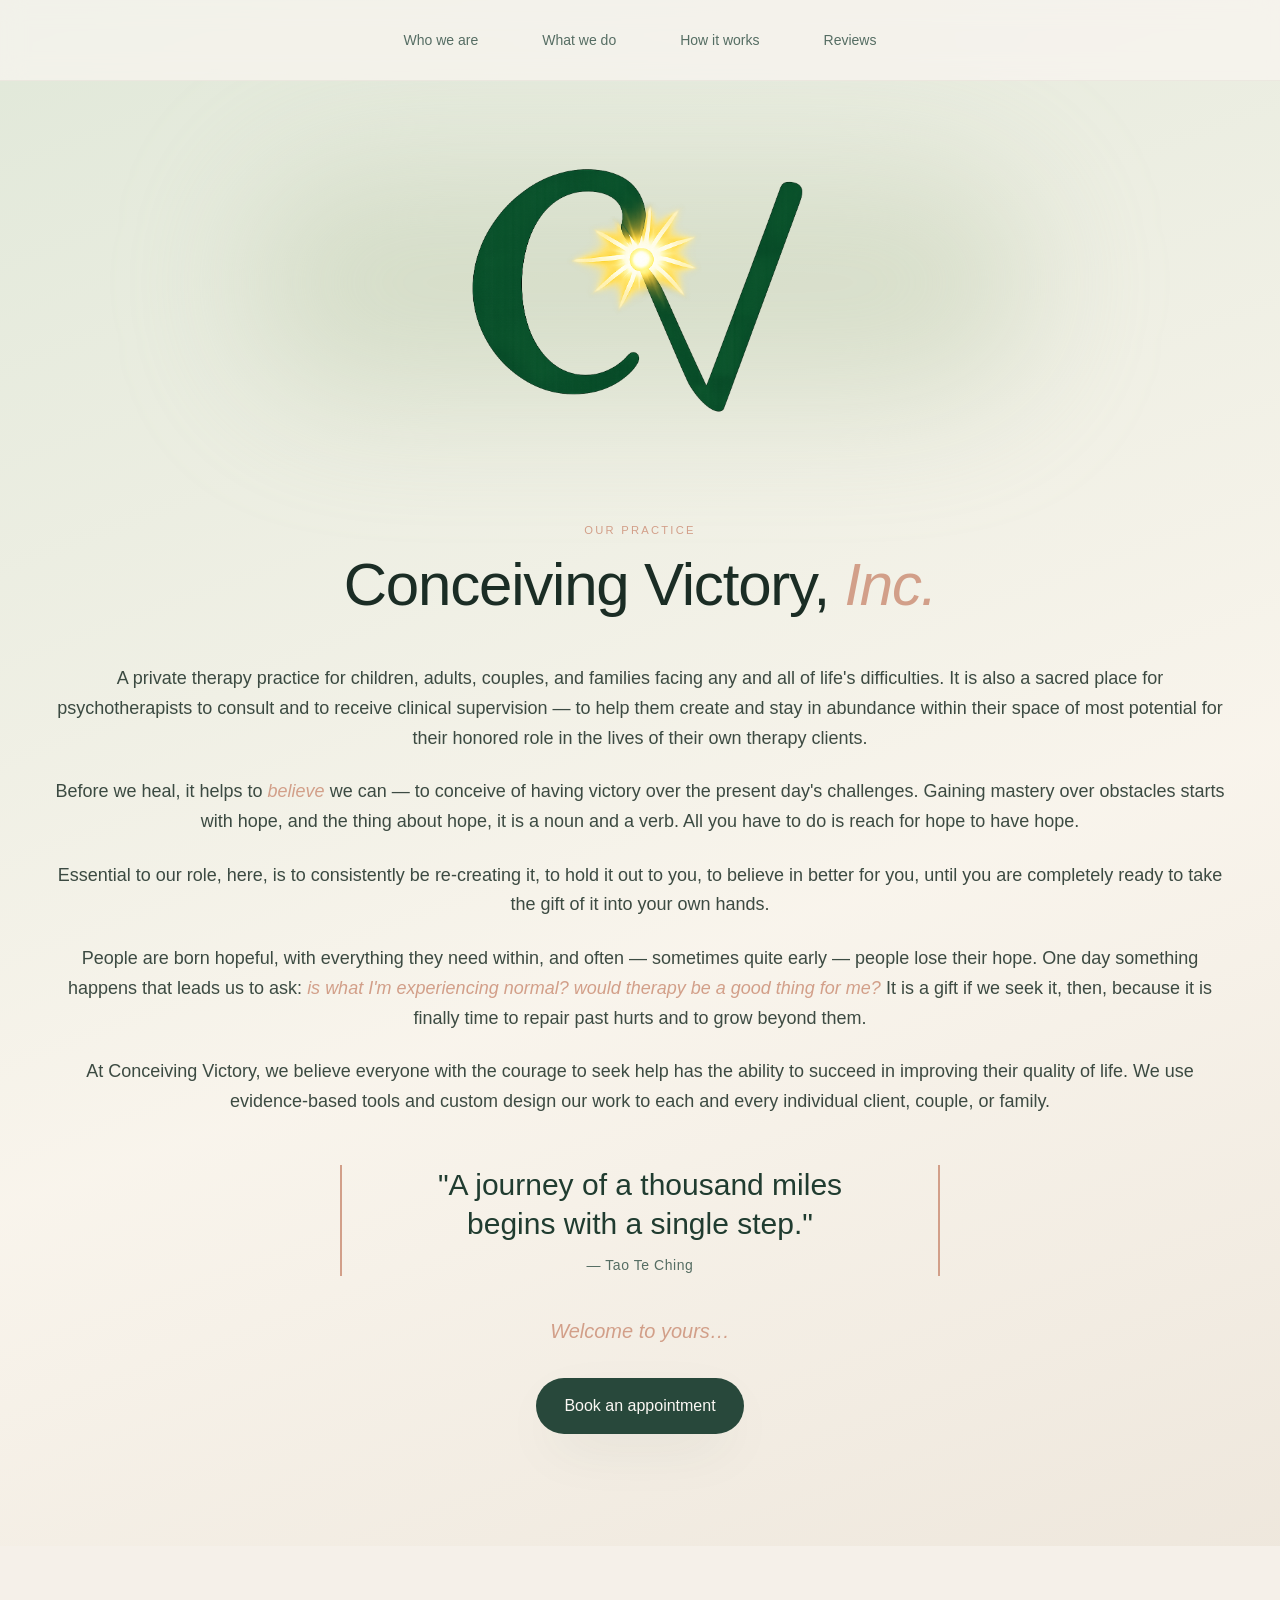
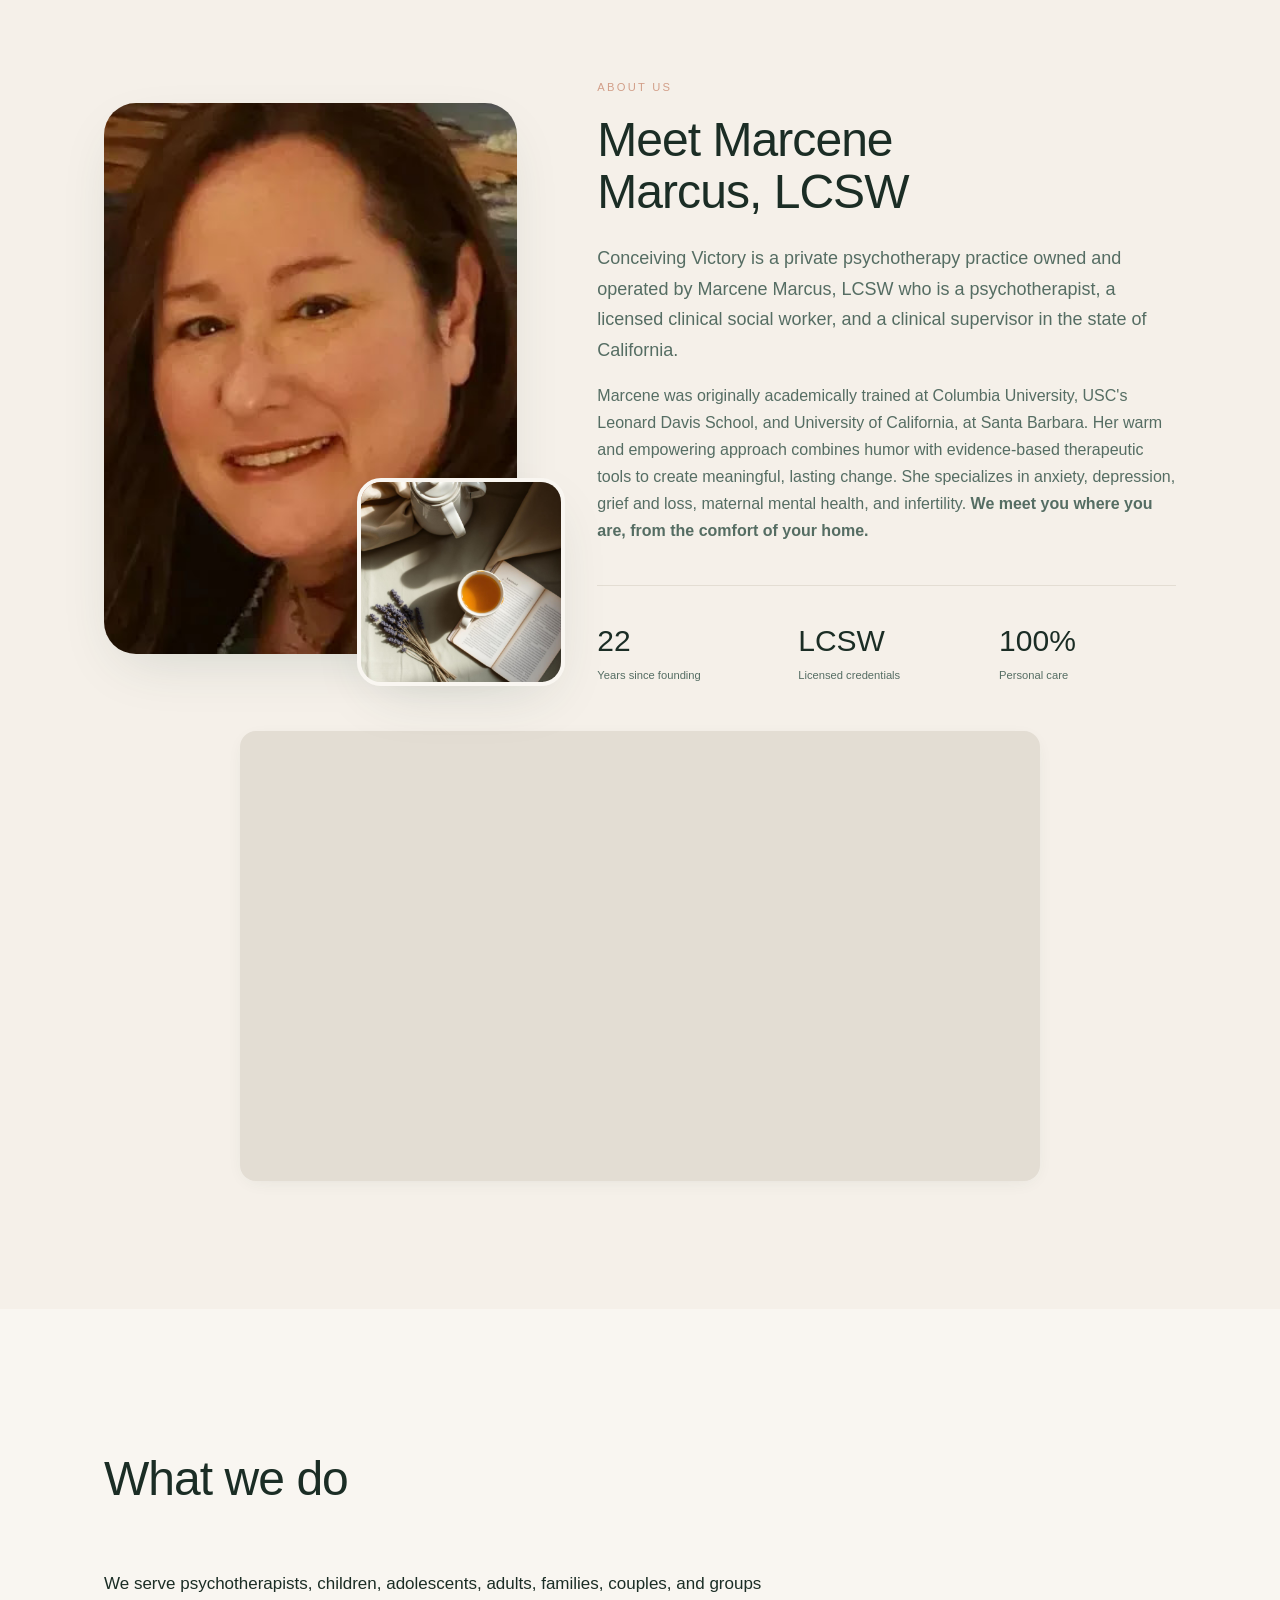
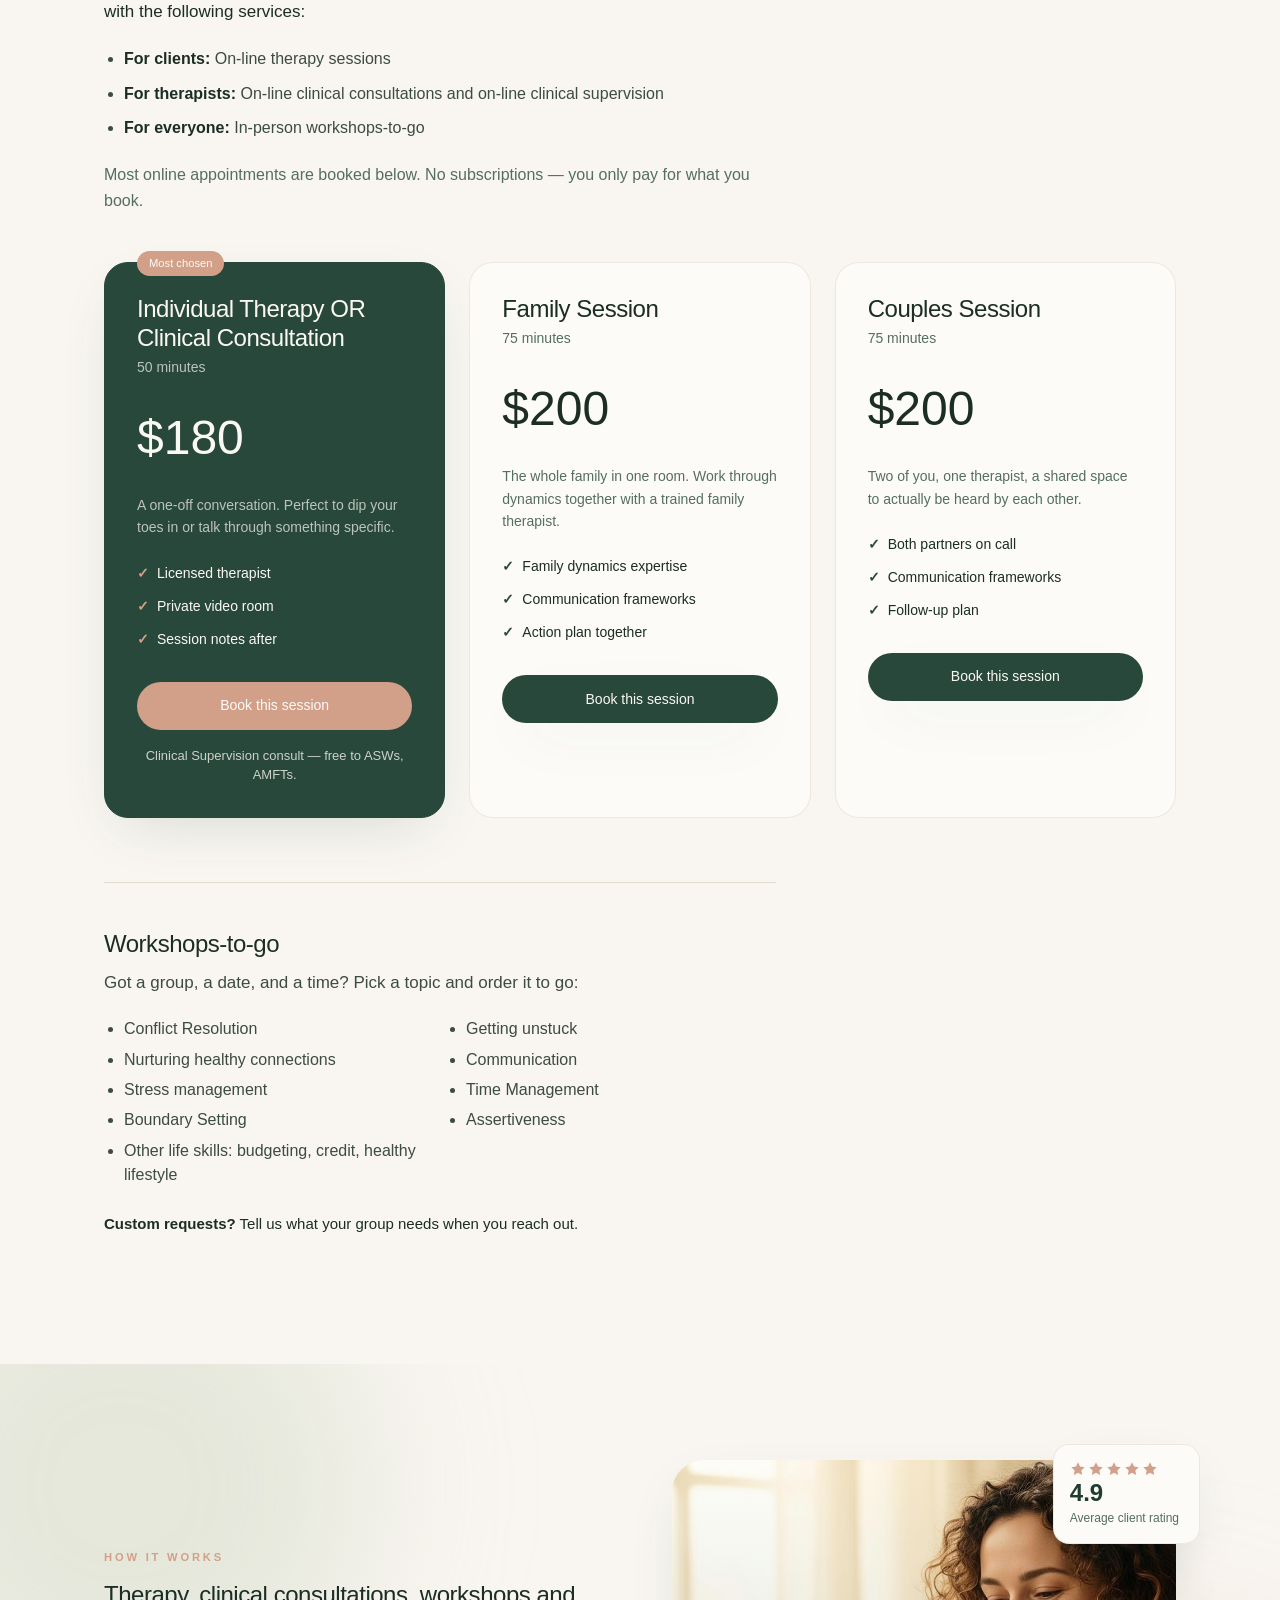
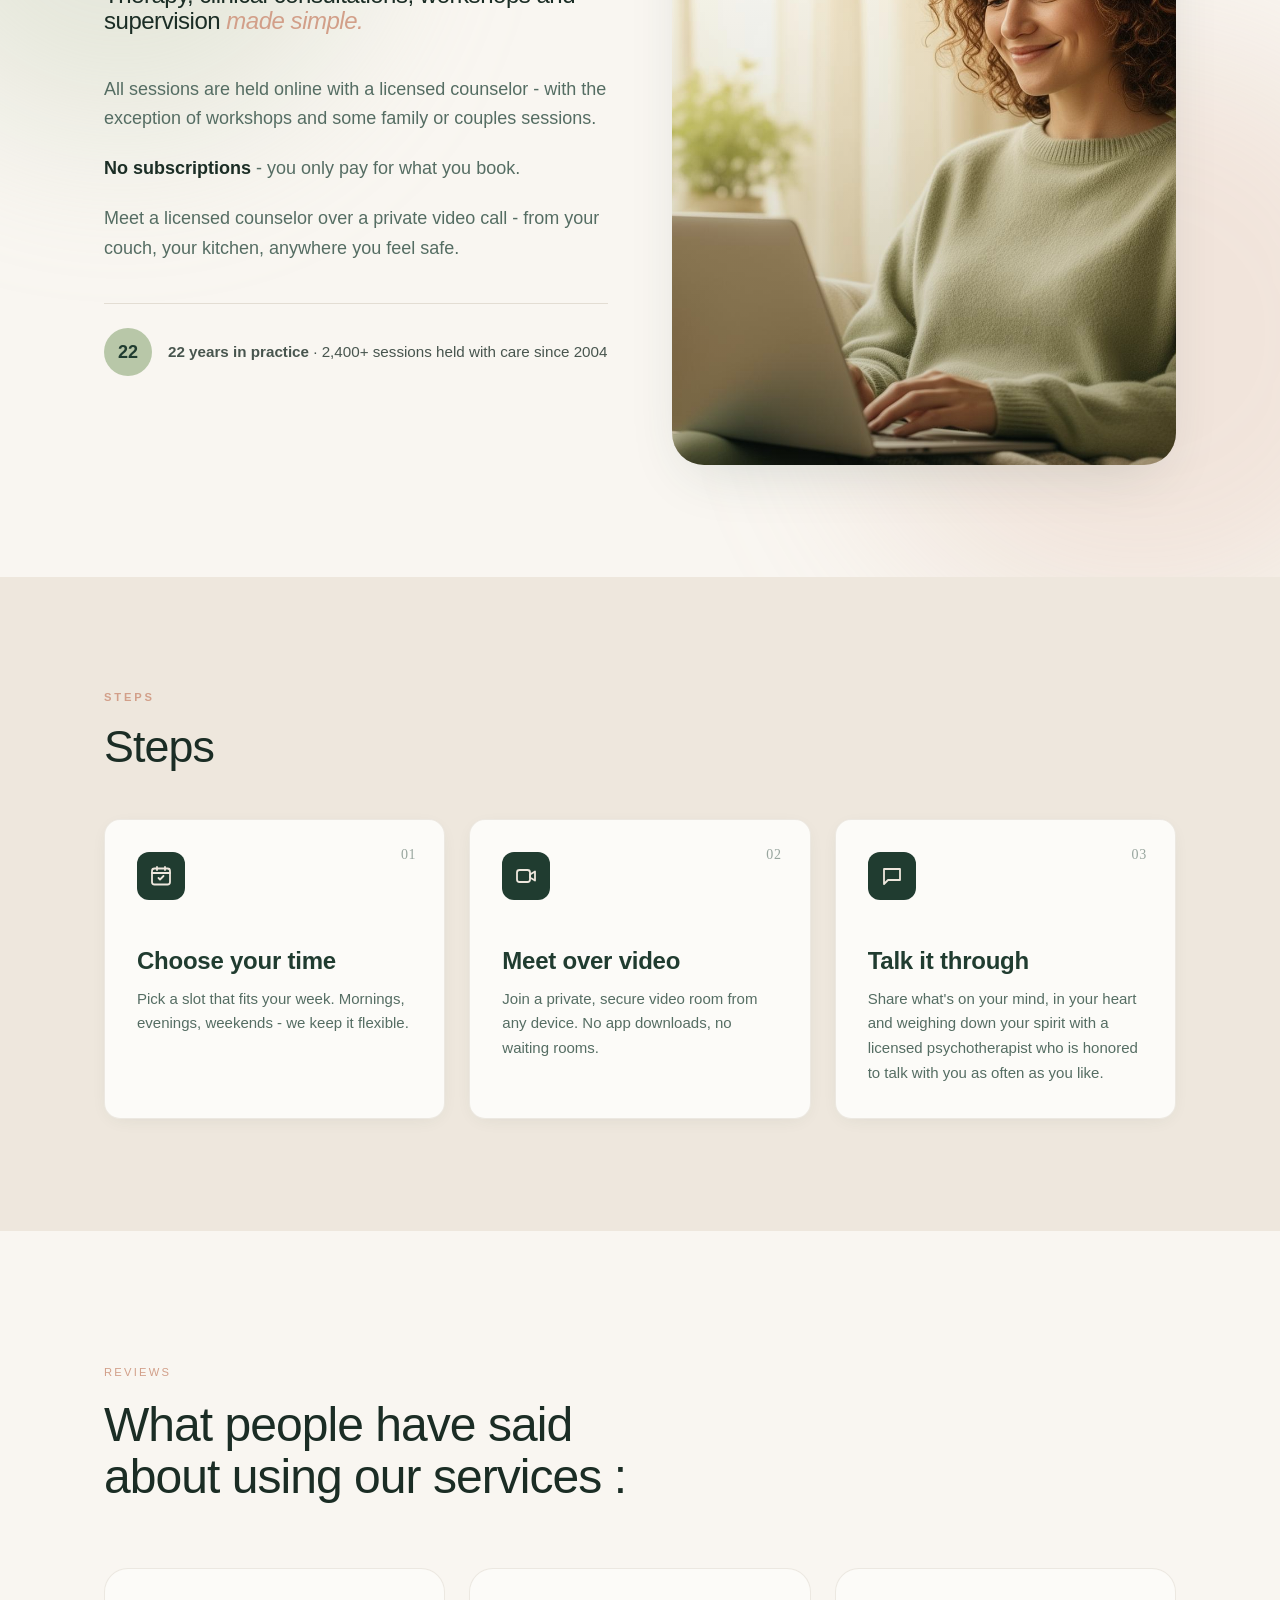
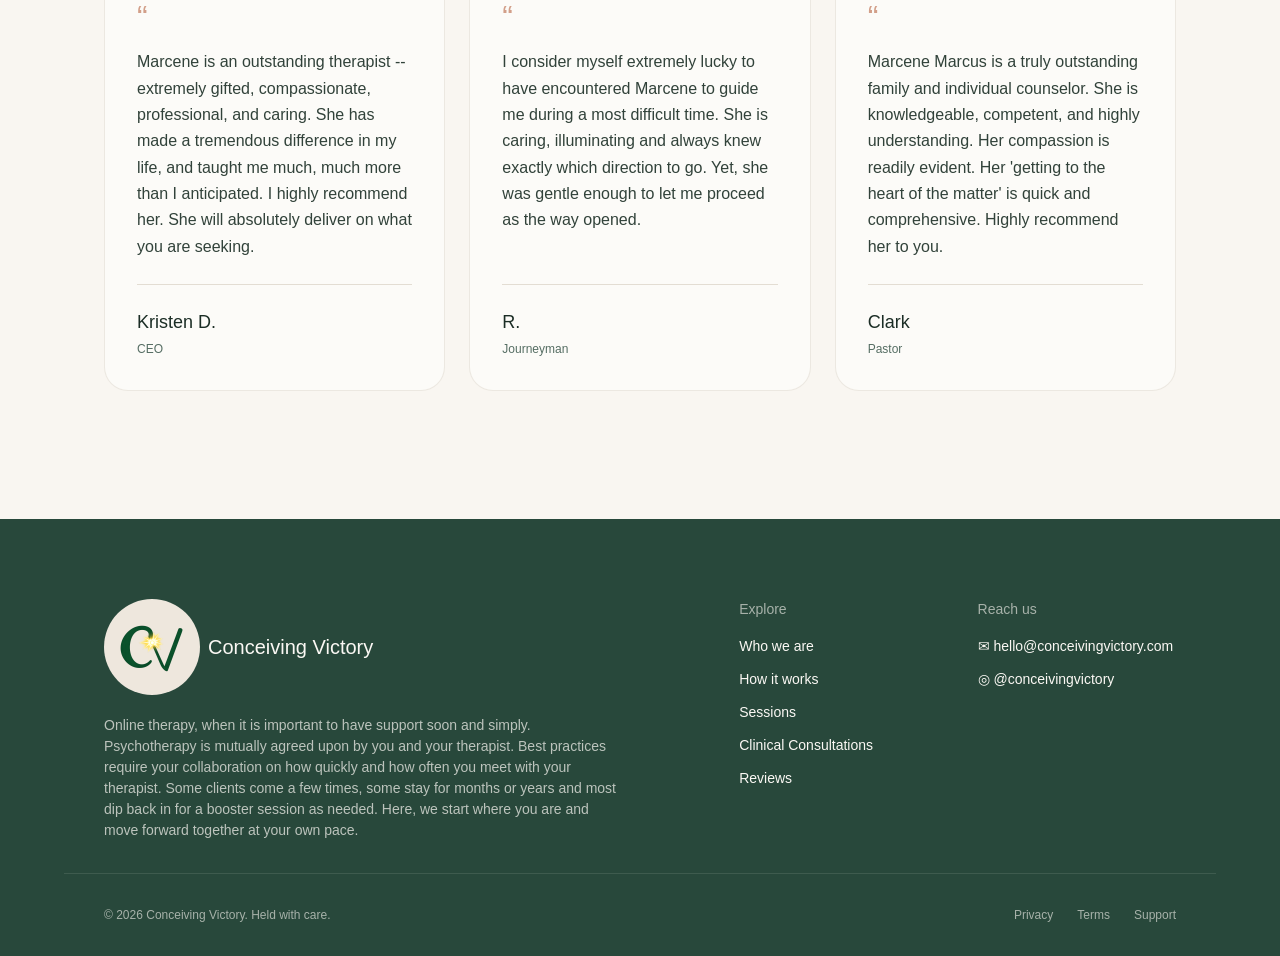
==== commit 0aa0a8b6: "Add files via upload" ====
--- a/index.html
+++ b/index.html
@@ -115,10 +115,7 @@
             Conceiving Victory is a private psychotherapy practice owned and operated by Marcene Marcus, LCSW who is a psychotherapist, a licensed clinical social worker, and a clinical supervisor in the state of California.
           </p>
           <p class="muted">
-            Marcene was originally academically trained at Columbia University, USC's Leonard Davis School, and University of California, at Santa Barbara. Her warm and empowering approach combines humor with evidence-based therapeutic tools to create meaningful, lasting change. She specializes in anxiety, depression, grief and loss, maternal mental health, and infertility.
-          </p>
-          <p class="muted">
-            We meet you where you are, from the comfort of your home.
+            Marcene was originally academically trained at Columbia University, USC's Leonard Davis School, and University of California, at Santa Barbara. Her warm and empowering approach combines humor with evidence-based therapeutic tools to create meaningful, lasting change. She specializes in anxiety, depression, grief and loss, maternal mental health, and infertility. <strong>We meet you where you are, from the comfort of your home.</strong>
           </p>
           <div class="stats">
             <div><p class="stat-num">22</p><p class="stat-label">Years since founding</p></div>
@@ -253,7 +250,7 @@
       <div class="container">
         <div class="section-head">
           <p class="eyebrow">Reviews</p>
-          <h2 class="section-title">Words from people who showed up.</h2>
+          <h2 class="section-title">What people have said about using our services :</h2>
         </div>
         <div class="testimonials-grid" id="testimonials-grid"><!-- populated by JS --></div>
       </div>
@@ -270,7 +267,8 @@
           </span>
           <span class="brand-name">Conceiving Victory</span>
         </div>
-        <p>Online therapy, designed to feel like sitting down with someone who's already on your side.</p>
+        <p>Online therapy, when it is important to have support soon and simply.   Psychotherapy is mutually agreed upon by you and your therapist. Best practices require your collaboration on how quickly and how often you meet with your therapist.  Some clients come a few times, some stay for months or years and most dip back in for a booster session as needed. Here, we start where you are and move forward together at your own pace. 
+</p>
       </div>
       <div>
         <p class="footer-heading">Explore</p>
@@ -280,6 +278,12 @@
           <li><a href="#services">Sessions</a></li>
           <li><a href="#consultations">Clinical Consultations</a></li>
           <li><a href="#testimonials">Reviews</a></li>
+          
+          
+          
+          
+          
+          
         </ul>
       </div>
       <div>
--- a/styles.css
+++ b/styles.css
@@ -528,9 +528,9 @@
   display: grid; gap: 2.5rem;
 }
 @media (min-width: 768px) {
-  .footer-grid { grid-template-columns: 2fr 1fr 1fr; padding: 5rem 2.5rem 2rem; }
-}
-.footer-brand p { margin-top: 1.25rem; color: hsl(39 45% 97% / 0.7); max-width: 24rem; line-height: 1.65; }
+  .footer-grid { grid-template-columns: 3fr 1fr 1fr; padding: 5rem 2.5rem 2rem; }
+}
+.footer-brand p { margin-top: 1.25rem; color: hsl(39 45% 97% / 0.7); max-width: 32rem; line-height: 1.5; font-size: 0.875rem; }
 .footer-heading {
   font-size: 0.875rem;
   margin-bottom: 1rem; color: hsl(39 45% 97% / 0.6);
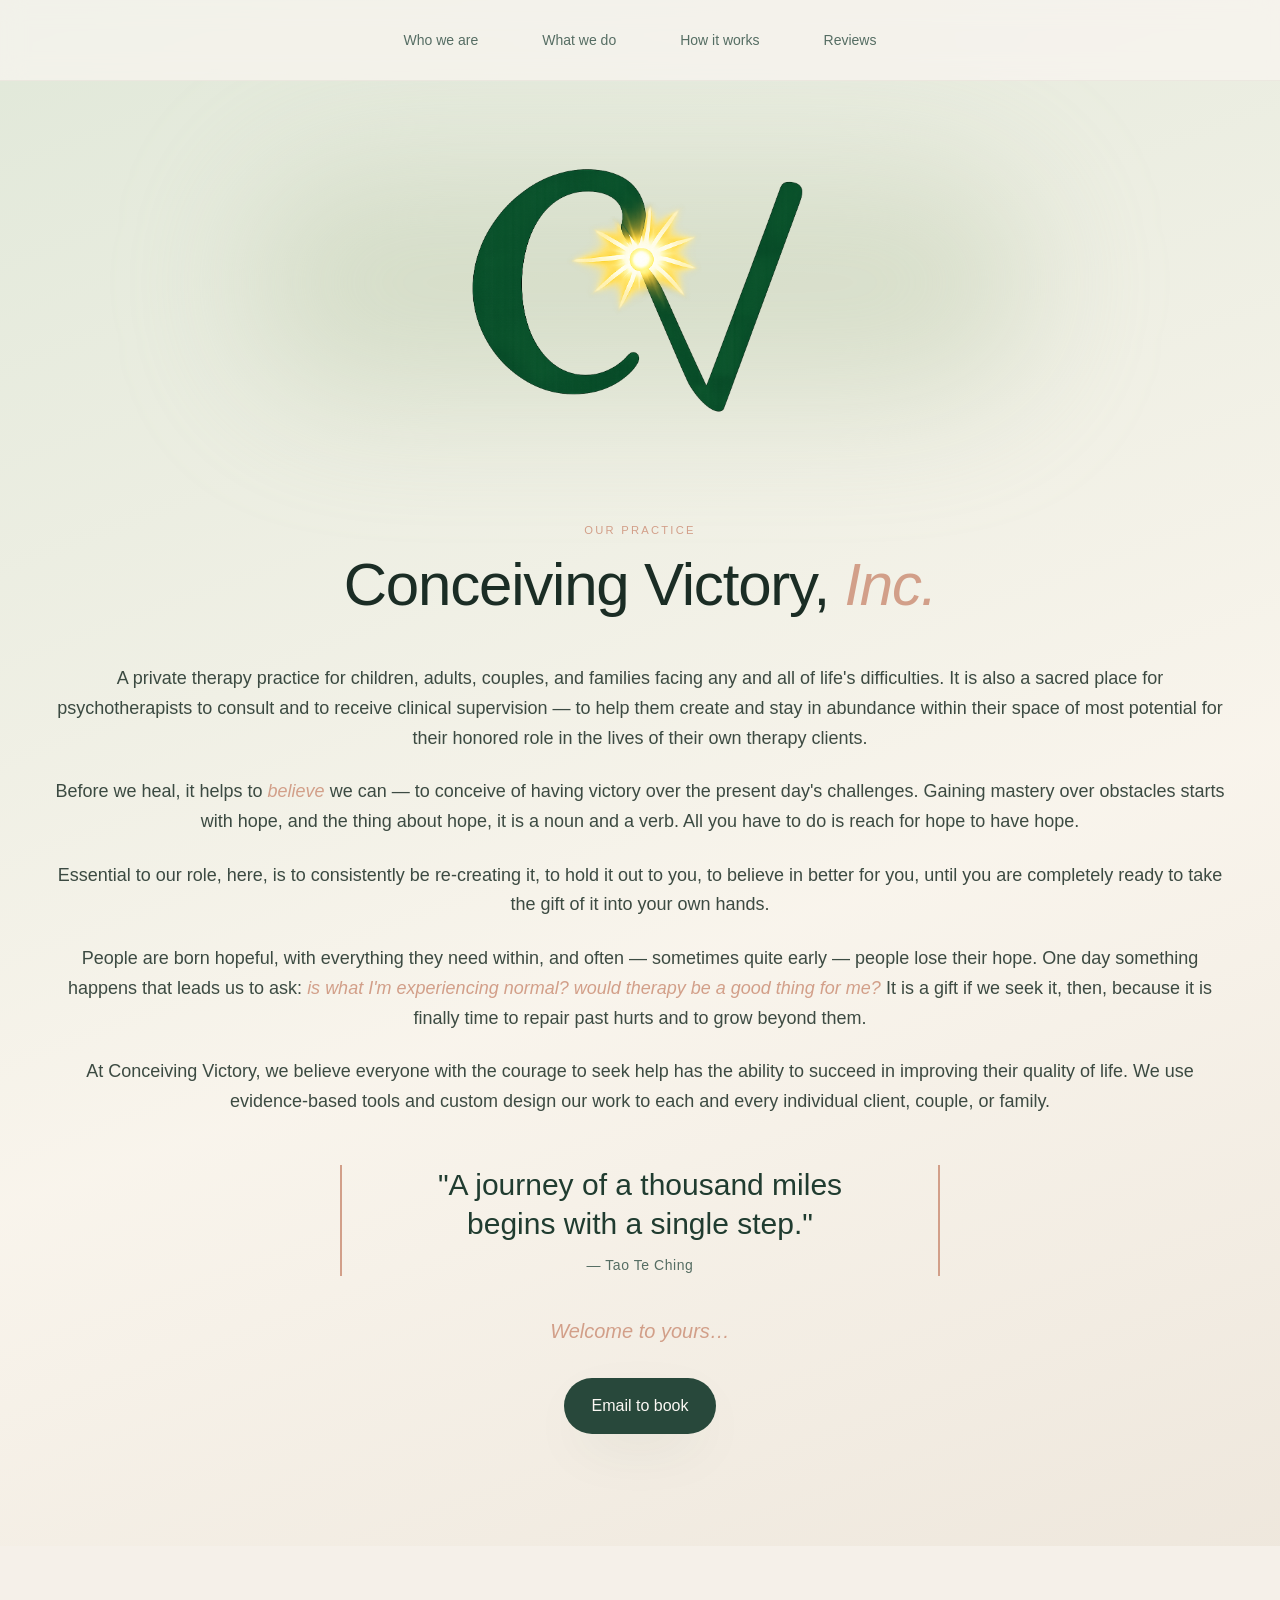
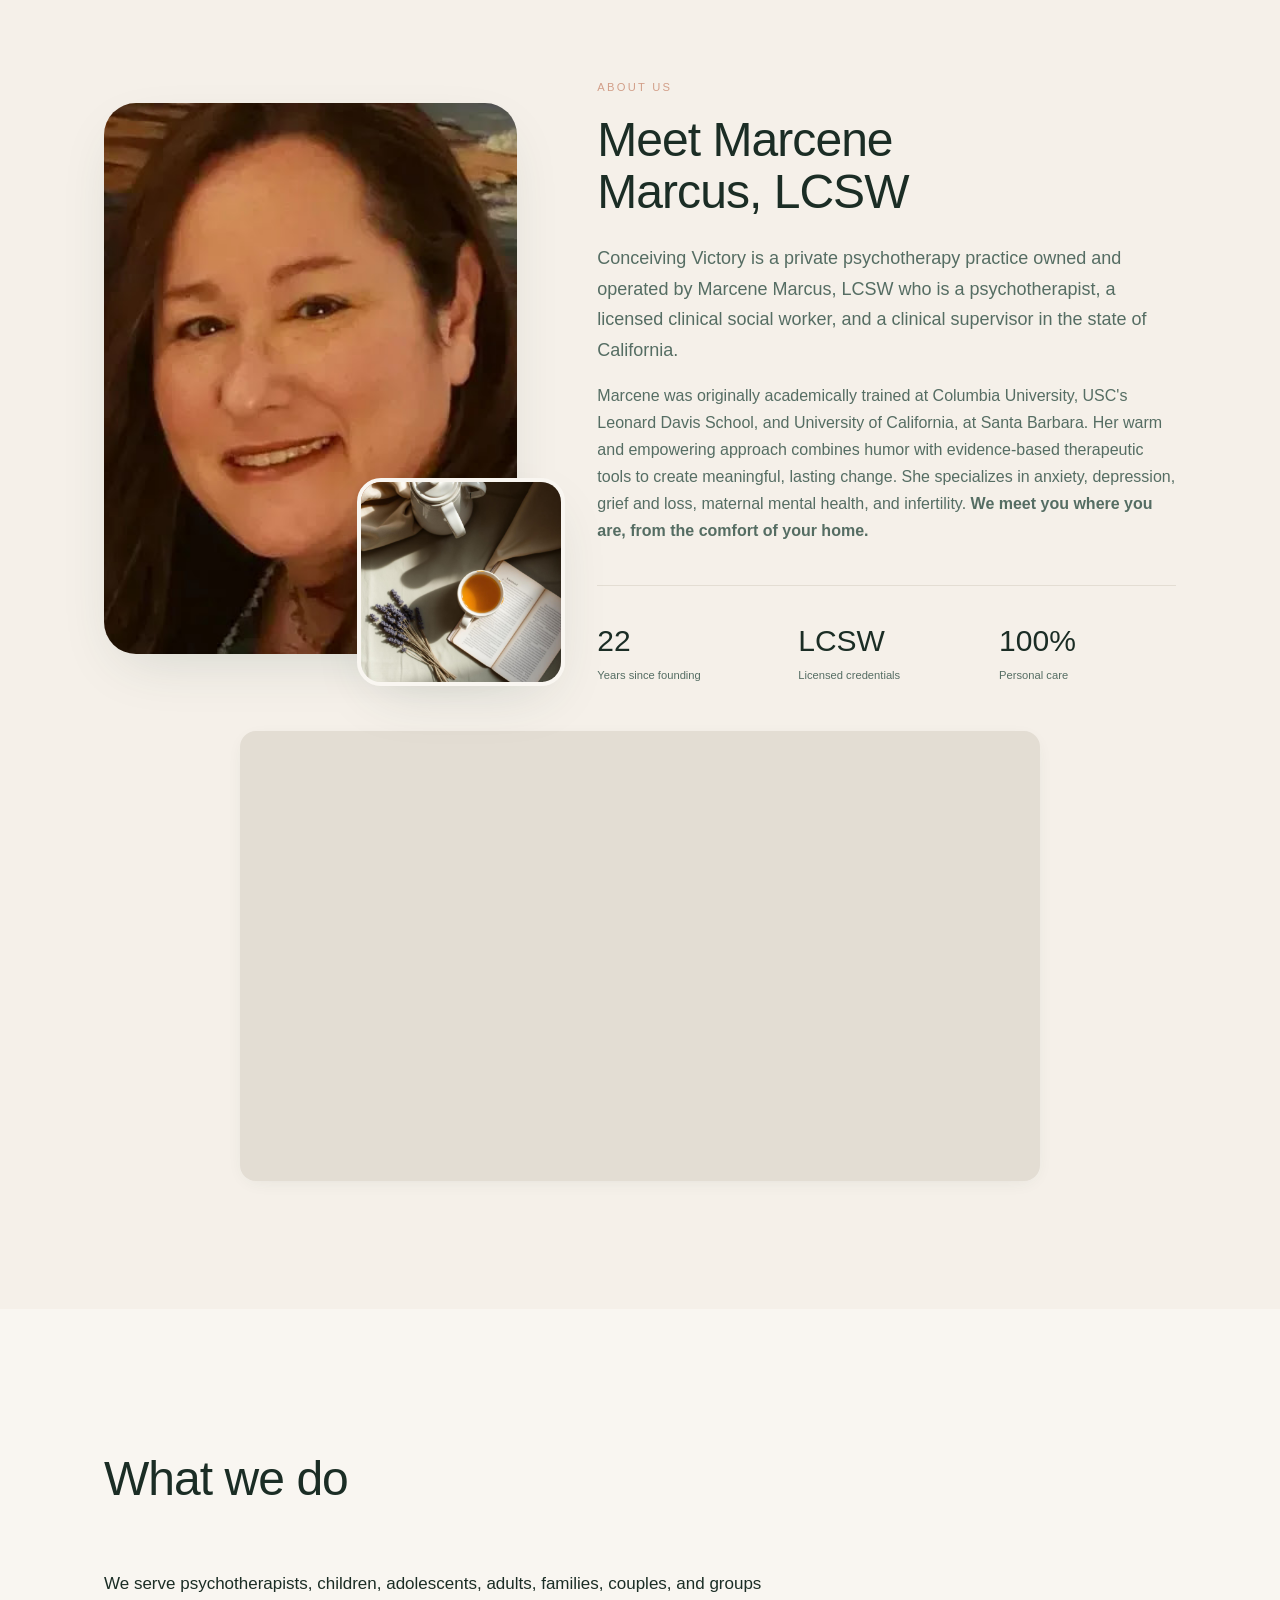
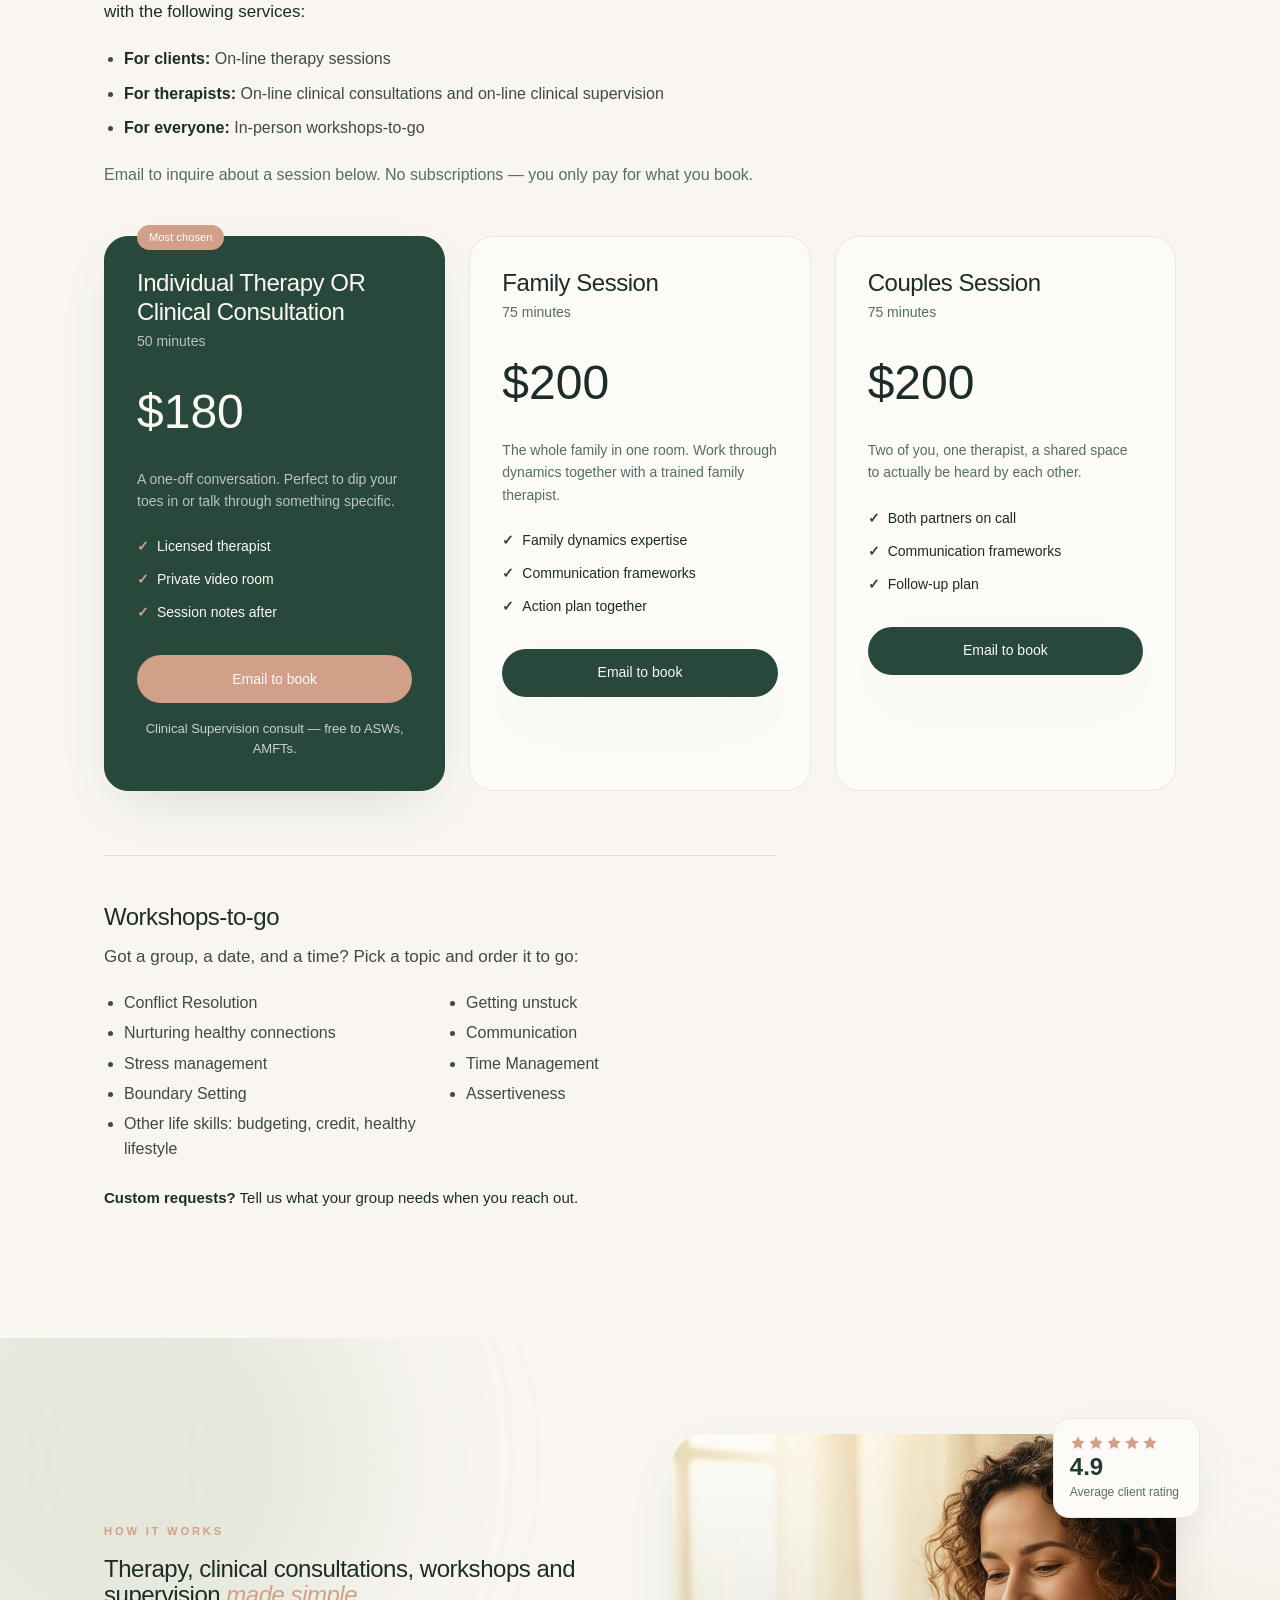
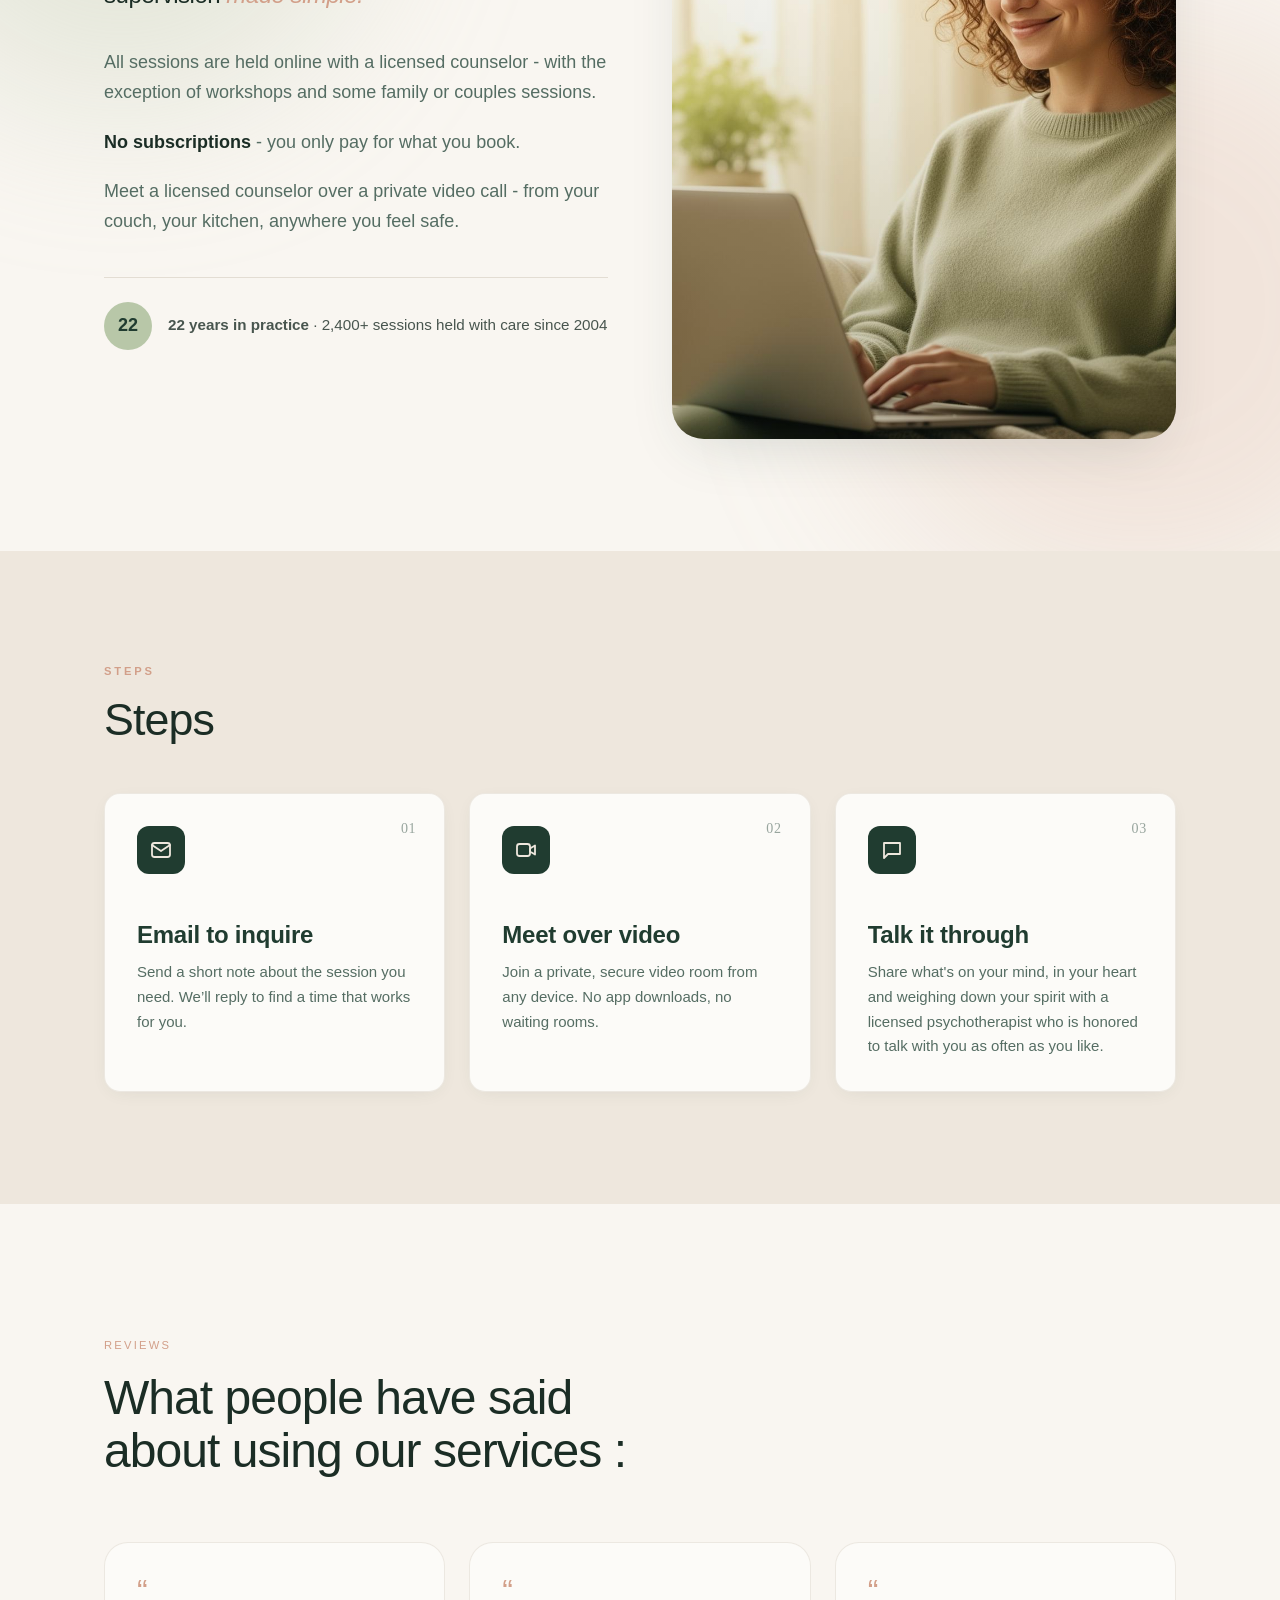
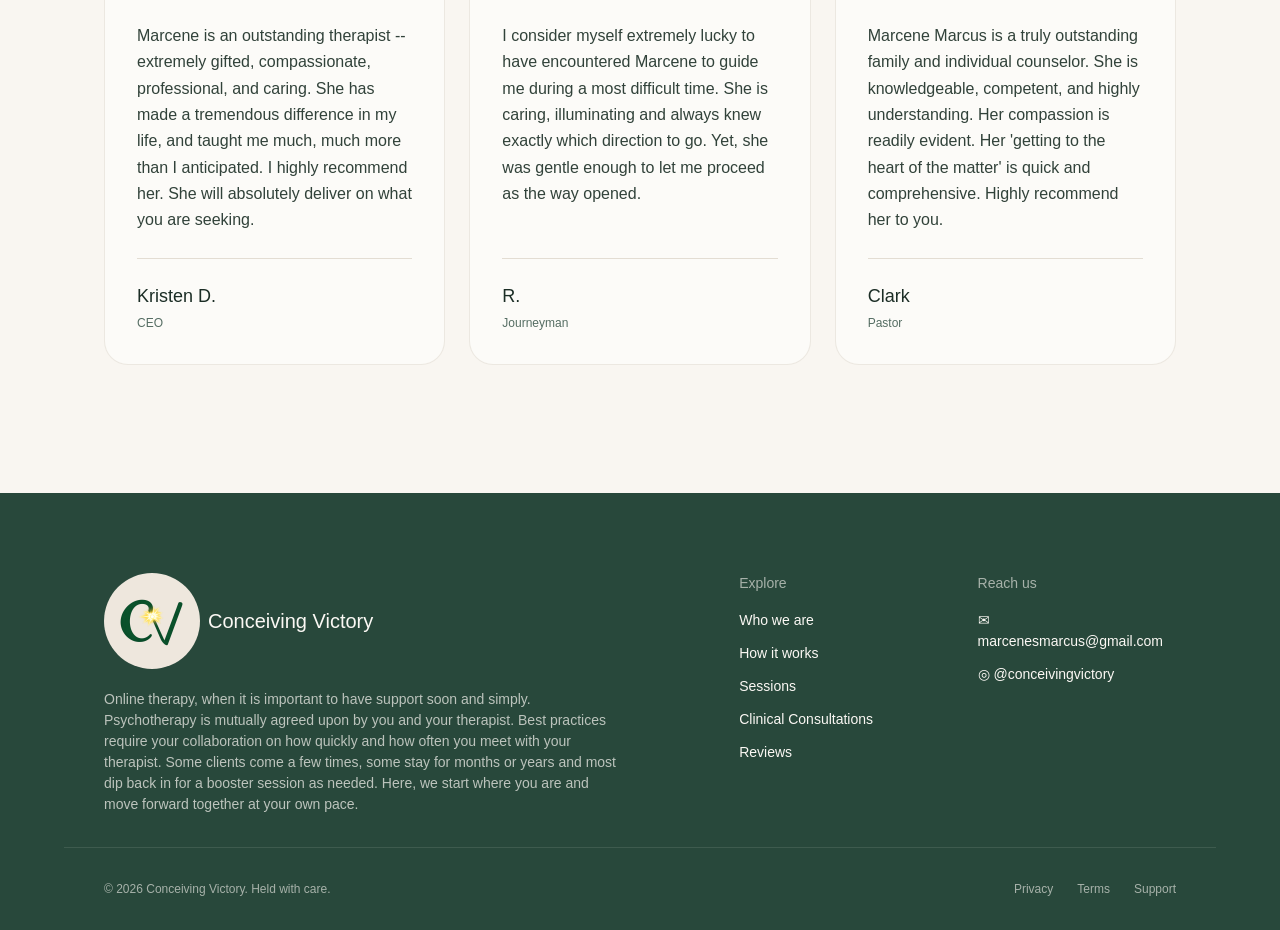
==== commit ba61cde6: "Add files via upload" ====
--- a/index.html
+++ b/index.html
@@ -4,11 +4,11 @@
   <meta charset="UTF-8" />
   <meta name="viewport" content="width=device-width, initial-scale=1.0" />
   <title>Conceiving Victory — Online Therapy & Emotional Wellness</title>
-  <meta name="description" content="Compassionate online therapy with licensed counselors. Talk through what you're feeling from the comfort of home. Book your session today." />
+  <meta name="description" content="Compassionate online therapy with licensed counselors. Talk through what you're feeling from the comfort of home. Email to inquire about a session." />
   <meta name="author" content="Conceiving Victory" />
 
   <meta property="og:title" content="Conceiving Victory — Online Therapy" />
-  <meta property="og:description" content="Compassionate online therapy with licensed counselors. Book an appointment from home." />
+  <meta property="og:description" content="Compassionate online therapy with licensed counselors. Email to inquire about an appointment from home." />
   <meta property="og:type" content="website" />
   <meta name="twitter:card" content="summary_large_image" />
 
@@ -90,7 +90,7 @@
         <p class="about__welcome">Welcome to yours&hellip;</p>
 
         <div style="text-align: center; margin-top: 2rem;">
-          <button class="btn btn-primary btn-lg" data-open-booking>Book an appointment</button>
+          <a class="btn btn-primary btn-lg" href="mailto:marcenesmarcus@gmail.com?subject=Appointment%20inquiry">Email to book</a>
         </div>
 
       </div>
@@ -156,7 +156,7 @@
             <li><strong>For everyone:</strong> In-person workshops-to-go</li>
           </ul>
           <p class="muted services-pay-note">
-            Most online appointments are booked below. No subscriptions — you only pay for what you book.
+            Email to inquire about a session below. No subscriptions — you only pay for what you book.
           </p>
         </div>
         <div class="pricing-grid" id="pricing-grid"><!-- populated by JS --></div>
@@ -289,7 +289,7 @@
       <div>
         <p class="footer-heading">Reach us</p>
         <ul>
-          <li>✉  hello@conceivingvictory.com</li>
+          <li>✉  <a href="mailto:marcenesmarcus@gmail.com">marcenesmarcus@gmail.com</a></li>
           <li>◎  @conceivingvictory</li>
         </ul>
       </div>
@@ -302,103 +302,6 @@
     </div>
   </footer>
 
-  <!-- ============== BOOKING DIALOG ============== -->
-  <div class="modal" id="booking-modal" aria-hidden="true" role="dialog" aria-labelledby="booking-title">
-    <div class="modal-backdrop" data-close-booking></div>
-    <div class="modal-card">
-      <button class="modal-close" data-close-booking aria-label="Close">×</button>
-
-      <header class="modal-head" id="modal-head">
-        <div class="modal-head-row">
-          <div>
-            <p class="eyebrow" id="step-counter">Step 1 of 4</p>
-            <h3 class="modal-title" id="booking-title">Choose a session</h3>
-          </div>
-          <div class="modal-price">
-            <p class="muted-xs" id="summary-name">Individual Therapy OR Clinical Consultation</p>
-            <p class="price" id="summary-price">$180</p>
-          </div>
-        </div>
-        <div class="progress"><div id="progress-bar"></div></div>
-      </header>
-
-      <div class="modal-body">
-        <!-- STEP: session -->
-        <div class="step" data-step="session">
-          <div class="session-list" id="session-list"></div>
-        </div>
-
-        <!-- STEP: datetime -->
-        <div class="step" data-step="datetime" hidden>
-          <label class="field-label">Date</label>
-          <div class="day-grid" id="day-grid"></div>
-          <label class="field-label" style="margin-top:1.5rem">Time</label>
-          <div class="time-grid" id="time-grid"></div>
-        </div>
-
-        <!-- STEP: details -->
-        <div class="step" data-step="details" hidden>
-          <div class="form-field">
-            <label for="f-name">Your name</label>
-            <input id="f-name" type="text" placeholder="How shall we greet you?" />
-          </div>
-          <div class="form-field">
-            <div style="display: flex; justify-content: space-between; align-items: center; margin-bottom: 0.5rem;">
-              <label>Contact method</label>
-              <div style="display: flex; gap: 0.25rem; background: hsl(38 22% 86%); padding: 0.25rem; border-radius: 0.5rem;">
-                <button id="contact-email-btn" type="button" class="contact-toggle active" data-type="email" style="padding: 0.375rem 0.75rem; border: none; background: transparent; cursor: pointer; border-radius: 0.375rem; font-size: 0.85rem; font-weight: 500; transition: background 0.2s;">Email</button>
-                <button id="contact-phone-btn" type="button" class="contact-toggle" data-type="phone" style="padding: 0.375rem 0.75rem; border: none; background: transparent; cursor: pointer; border-radius: 0.375rem; font-size: 0.85rem; font-weight: 500; transition: background 0.2s;">Phone</button>
-              </div>
-            </div>
-            <input id="f-contact" type="email" placeholder="you@example.com" />
-          </div>
-          <p class="muted" style="font-size: 0.85rem; margin: 1rem 0; padding: 0.75rem; background: hsl(90 25% 88%); border-radius: 0.5rem;">
-            We'll send your meeting link and session updates to your email or phone number.
-          </p>
-          <div class="form-field">
-            <label for="f-note">Anything you'd like your therapist to know? (optional)</label>
-            <textarea id="f-note" placeholder="A sentence or two is plenty."></textarea>
-          </div>
-        </div>
-
-        <!-- STEP: payment -->
-        <div class="step" data-step="payment" hidden>
-          <div class="summary-box">
-            <div class="row"><span class="muted">Session</span><span id="pay-session">—</span></div>
-            <div class="row" id="pay-when-row"><span class="muted">When</span><span id="pay-when">—</span></div>
-            <div class="row total"><span>Total today</span><span id="pay-total">—</span></div>
-          </div>
-          <div class="form-field">
-            <label for="f-card">Card number</label>
-            <input id="f-card" inputmode="numeric" placeholder="1234 5678 9012 3456" />
-          </div>
-          <div class="form-row">
-            <div class="form-field"><label for="f-exp">Expiry</label><input id="f-exp" placeholder="MM/YY" /></div>
-            <div class="form-field"><label for="f-cvc">CVC</label><input id="f-cvc" inputmode="numeric" placeholder="123" /></div>
-          </div>
-          <p class="lock-note">🔒  Demo checkout — no real charge.</p>
-        </div>
-
-        <!-- STEP: done -->
-        <div class="step done-step" data-step="done" hidden>
-          <div class="done-check">✓</div>
-          <h3 class="done-title">You're all set.</h3>
-          <p class="muted done-msg" id="done-msg">We've booked your session.</p>
-          <p class="done-sparkle">✦ Take a deep breath — we've got you.</p>
-          <button class="btn btn-primary btn-lg" data-close-booking style="margin-top:2rem">Close</button>
-        </div>
-      </div>
-
-      <footer class="modal-foot" id="modal-foot">
-        <button class="btn btn-ghost" id="back-btn">← Back</button>
-        <button class="btn btn-primary" id="next-btn">Continue →</button>
-      </footer>
-    </div>
-  </div>
-
-  <!-- Toast -->
-  <div class="toast" id="toast" role="status" aria-live="polite"></div>
-
   <script src="script.js"></script>
 </body>
 </html>
--- a/styles.css
+++ b/styles.css
@@ -548,190 +548,6 @@
 .footer-links { display: flex; gap: 1.5rem; }
 .footer-links a:hover { color: var(--accent); }
 
-/* ===========================================================
-   MODAL (Booking)
-   =========================================================== */
-.modal {
-  position: fixed; inset: 0; z-index: 100;
-  display: none; align-items: center; justify-content: center;
-  padding: 1rem;
-}
-.modal.open { display: flex; animation: fadeIn 0.2s ease-out; }
-.modal-backdrop {
-  position: absolute; inset: 0;
-  background: hsl(155 25% 14% / 0.55);
-  backdrop-filter: blur(4px);
-}
-.modal-card {
-  position: relative;
-  width: 100%; max-width: 36rem;
-  max-height: 92vh;
-  overflow-y: auto;
-  background: var(--card);
-  border-radius: 1.5rem;
-  border: 1px solid hsl(38 22% 86% / 0.6);
-  box-shadow: var(--shadow-elegant);
-  animation: fadeUp 0.3s var(--ease) both;
-}
-.modal-close {
-  position: absolute; top: 1rem; right: 1rem; z-index: 2;
-  width: 2rem; height: 2rem; border-radius: 999px;
-  display: grid; place-items: center;
-  font-size: 1.5rem; line-height: 1; color: var(--muted-fg);
-  background: hsl(0 0% 100% / 0.6);
-}
-.modal-close:hover { background: var(--secondary); color: var(--foreground); }
-.modal-head {
-  padding: 1.75rem 1.5rem 1rem;
-  border-bottom: 1px solid hsl(38 22% 86% / 0.6);
-  background: hsl(36 35% 90% / 0.4);
-  border-radius: 1.5rem 1.5rem 0 0;
-}
-@media (min-width: 768px) { .modal-head { padding: 1.75rem 2rem 1rem; } }
-.modal-head-row {
-  display: flex; justify-content: space-between; align-items: flex-start;
-  gap: 1rem; margin-bottom: 1rem;
-}
-.modal-title { font-size: 1.5rem; margin-top: 0.25rem; }
-.modal-price { text-align: right; max-width: 46%; flex-shrink: 0; }
-.modal-price .price { font-size: 1.25rem; }
-#summary-name { line-height: 1.35; text-wrap: balance; }
-.progress { height: 4px; border-radius: 999px; background: var(--secondary); overflow: hidden; }
-.progress div {
-  height: 100%; width: 25%;
-  background: var(--accent);
-  transition: width 0.5s var(--ease);
-}
-.modal-body { padding: 1.75rem 1.5rem; }
-@media (min-width: 768px) { .modal-body { padding: 1.75rem 2rem; } }
-.modal-foot {
-  padding: 0.5rem 1.5rem 1.75rem;
-  display: flex; justify-content: space-between; gap: 0.75rem;
-}
-@media (min-width: 768px) { .modal-foot { padding: 0.5rem 2rem 1.75rem; } }
-
-/* Step content */
-.field-label {
-  display: block;
-  font-size: 0.7rem; text-transform: uppercase; letter-spacing: 0.1em;
-  color: var(--muted-fg); margin-bottom: 0.75rem;
-}
-.session-list { display: flex; flex-direction: column; gap: 0.75rem; }
-.session-option {
-  width: 100%; text-align: left;
-  border-radius: 1rem; border: 1px solid var(--border);
-  padding: 1.25rem; background: var(--card);
-  transition: all 0.2s;
-}
-.session-option:hover { border-color: hsl(155 28% 22% / 0.4); }
-.session-option.selected {
-  border-color: var(--primary);
-  background: hsl(90 18% 82% / 0.4);
-  box-shadow: var(--shadow-soft);
-}
-.session-option-row {
-  display: flex; justify-content: space-between; gap: 1rem;
-}
-.session-option .name { font-size: 1.125rem; }
-.session-option .dur { font-size: 0.75rem; color: var(--muted-fg); margin-top: 0.125rem; }
-.session-option .desc { font-size: 0.875rem; color: var(--muted-fg); margin-top: 0.5rem; }
-.session-option .price { font-size: 1.25rem; flex-shrink: 0; }
-
-.day-grid {
-  display: grid; grid-template-columns: repeat(4, 1fr); gap: 0.5rem;
-}
-@media (min-width: 640px) { .day-grid { grid-template-columns: repeat(7, 1fr); } }
-.day-btn, .time-btn {
-  border-radius: 0.75rem; padding: 0.75rem 0.25rem;
-  text-align: center; border: 1px solid var(--border);
-  background: var(--card); transition: all 0.2s;
-  font-size: 0.875rem;
-}
-.day-btn:hover, .time-btn:hover { border-color: hsl(155 28% 22% / 0.4); }
-.day-btn.selected, .time-btn.selected {
-  background: var(--primary); color: var(--primary-fg); border-color: var(--primary);
-}
-.day-btn .d-label { font-size: 0.625rem; text-transform: uppercase; letter-spacing: 0.1em; opacity: 0.7; }
-.day-btn .d-sub { font-size: 0.875rem; font-weight: 500; margin-top: 0.25rem; }
-.time-grid {
-  display: grid; grid-template-columns: repeat(3, 1fr); gap: 0.5rem;
-}
-@media (min-width: 640px) { .time-grid { grid-template-columns: repeat(4, 1fr); } }
-
-.form-field { margin-bottom: 1rem; }
-.form-field label {
-  display: block; font-size: 0.875rem; font-weight: 500;
-  margin-bottom: 0.5rem;
-}
-.form-field input, .form-field textarea {
-  width: 100%;
-  padding: 0.75rem 1rem;
-  border-radius: 0.75rem;
-  border: 1px solid var(--border);
-  background: var(--input-bg);
-  font: inherit;
-  color: inherit;
-  transition: border-color 0.2s;
-}
-.form-field input:focus, .form-field textarea:focus {
-  outline: none; border-color: var(--primary);
-}
-.form-field input { height: 3rem; }
-.form-field textarea { min-height: 100px; resize: vertical; }
-.form-row { display: grid; grid-template-columns: 1fr 1fr; gap: 0.75rem; }
-
-.summary-box {
-  background: hsl(90 18% 82% / 0.4);
-  border: 1px solid var(--border);
-  border-radius: 1rem;
-  padding: 1.25rem;
-  margin-bottom: 1.25rem;
-}
-.summary-box .row {
-  display: flex; justify-content: space-between; font-size: 0.875rem;
-  margin-bottom: 0.75rem;
-}
-.summary-box .row:last-child { margin-bottom: 0; }
-.summary-box .row.total {
-  margin-top: 1rem; padding-top: 1rem;
-  border-top: 1px solid var(--border);
-  font-weight: 500; font-size: 1rem;
-}
-.summary-box .row.total span:last-child { font-size: 1.25rem; }
-.lock-note { font-size: 0.75rem; color: var(--muted-fg); margin-top: 0.5rem; }
-
-.done-step { text-align: center; padding: 2rem 0; }
-.done-check {
-  width: 4rem; height: 4rem;
-  border-radius: 999px; background: var(--sage);
-  color: var(--forest);
-  display: grid; place-items: center;
-  font-size: 1.75rem; font-weight: bold;
-  margin: 0 auto;
-}
-.done-title { font-size: 2rem; margin-top: 1.5rem; }
-.done-msg { margin-top: 0.75rem; max-width: 24rem; margin-left: auto; margin-right: auto; }
-.done-sparkle {
-  margin-top: 1.5rem; font-size: 0.75rem;
-  color: var(--accent);
-}
-
-/* Toast */
-.toast {
-  position: fixed;
-  bottom: 1.5rem; left: 50%;
-  transform: translateX(-50%) translateY(120%);
-  background: var(--primary); color: var(--primary-fg);
-  padding: 0.875rem 1.25rem; border-radius: 0.75rem;
-  font-size: 0.875rem;
-  box-shadow: var(--shadow-elegant);
-  z-index: 200;
-  transition: transform 0.4s var(--ease);
-  max-width: calc(100vw - 2rem);
-  display: none;
-}
-.toast.show { transform: translateX(-50%) translateY(0); display: block; }
-
 /* ===== Hero Section (New) ===== */
 .hero { position: relative; padding: 5rem 0; overflow: hidden; }
 @media (min-width: 768px) { .hero { padding: 6rem 0 7rem; } }
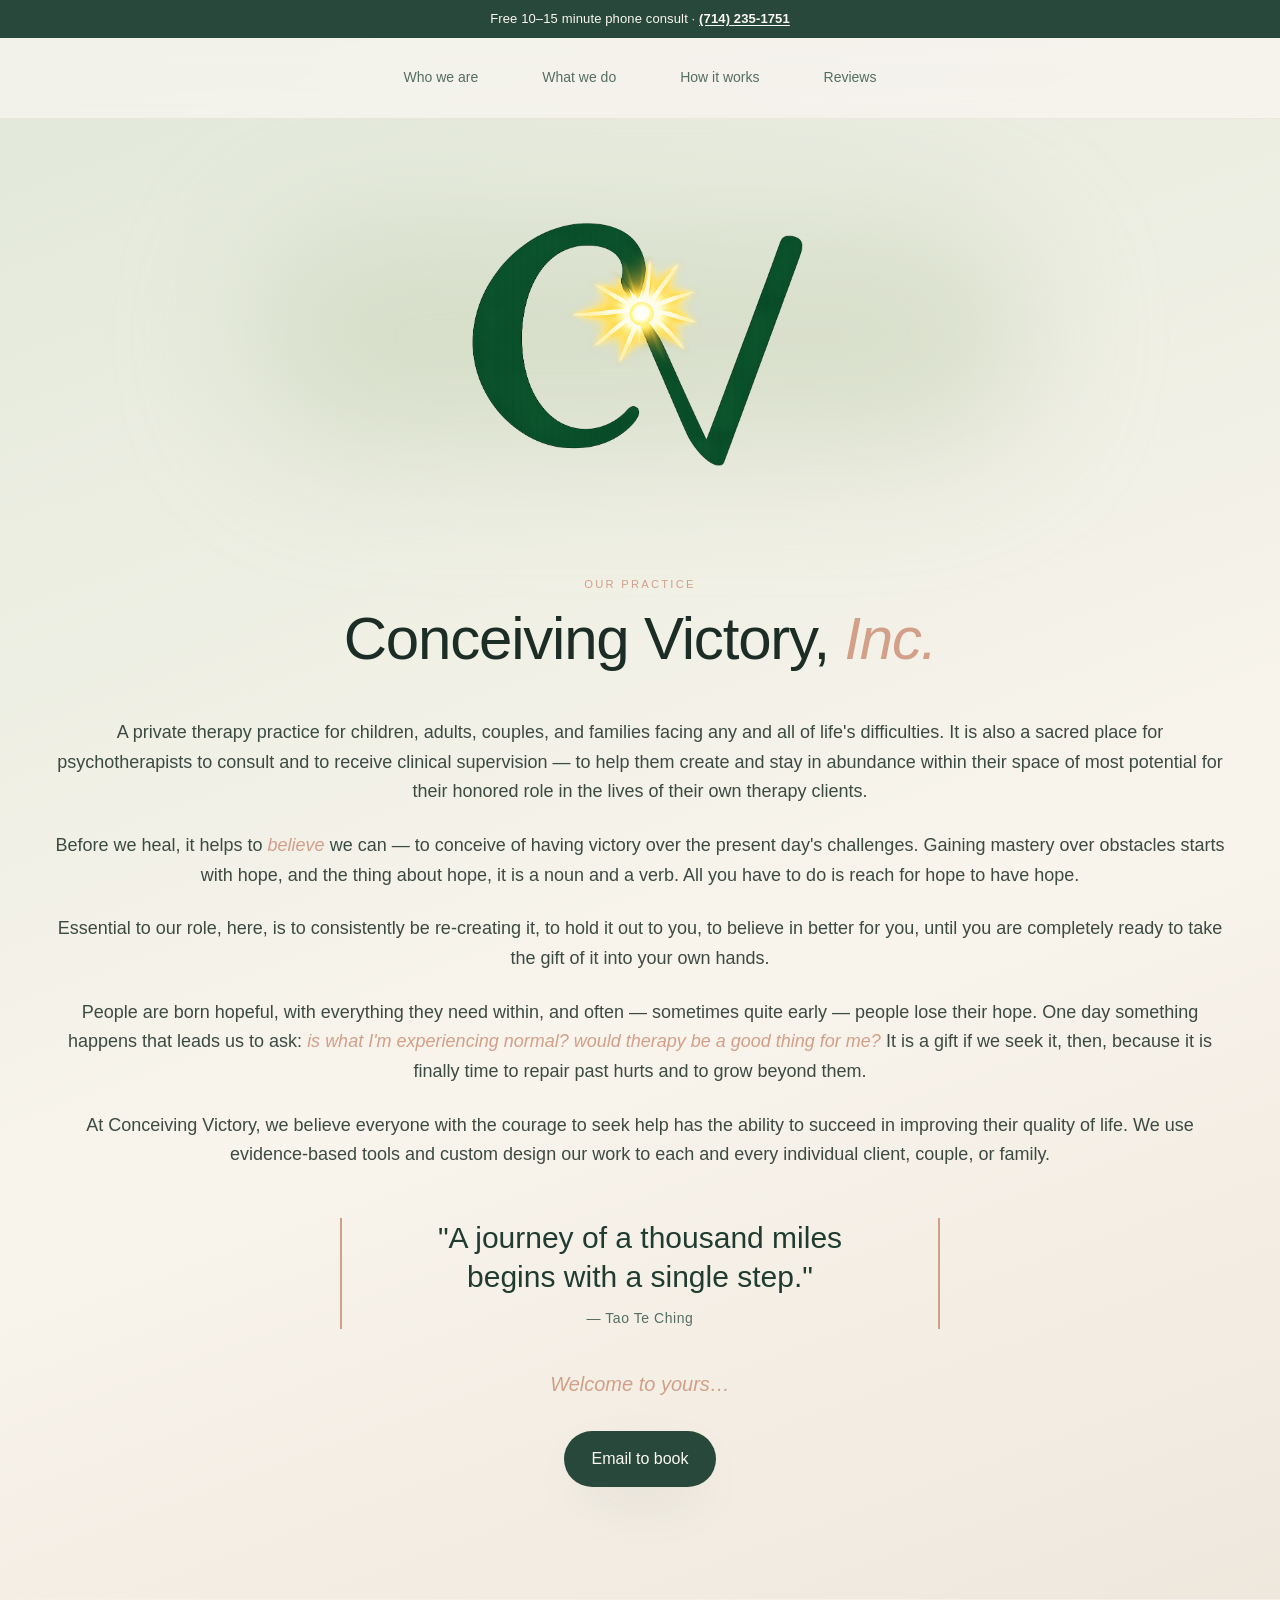
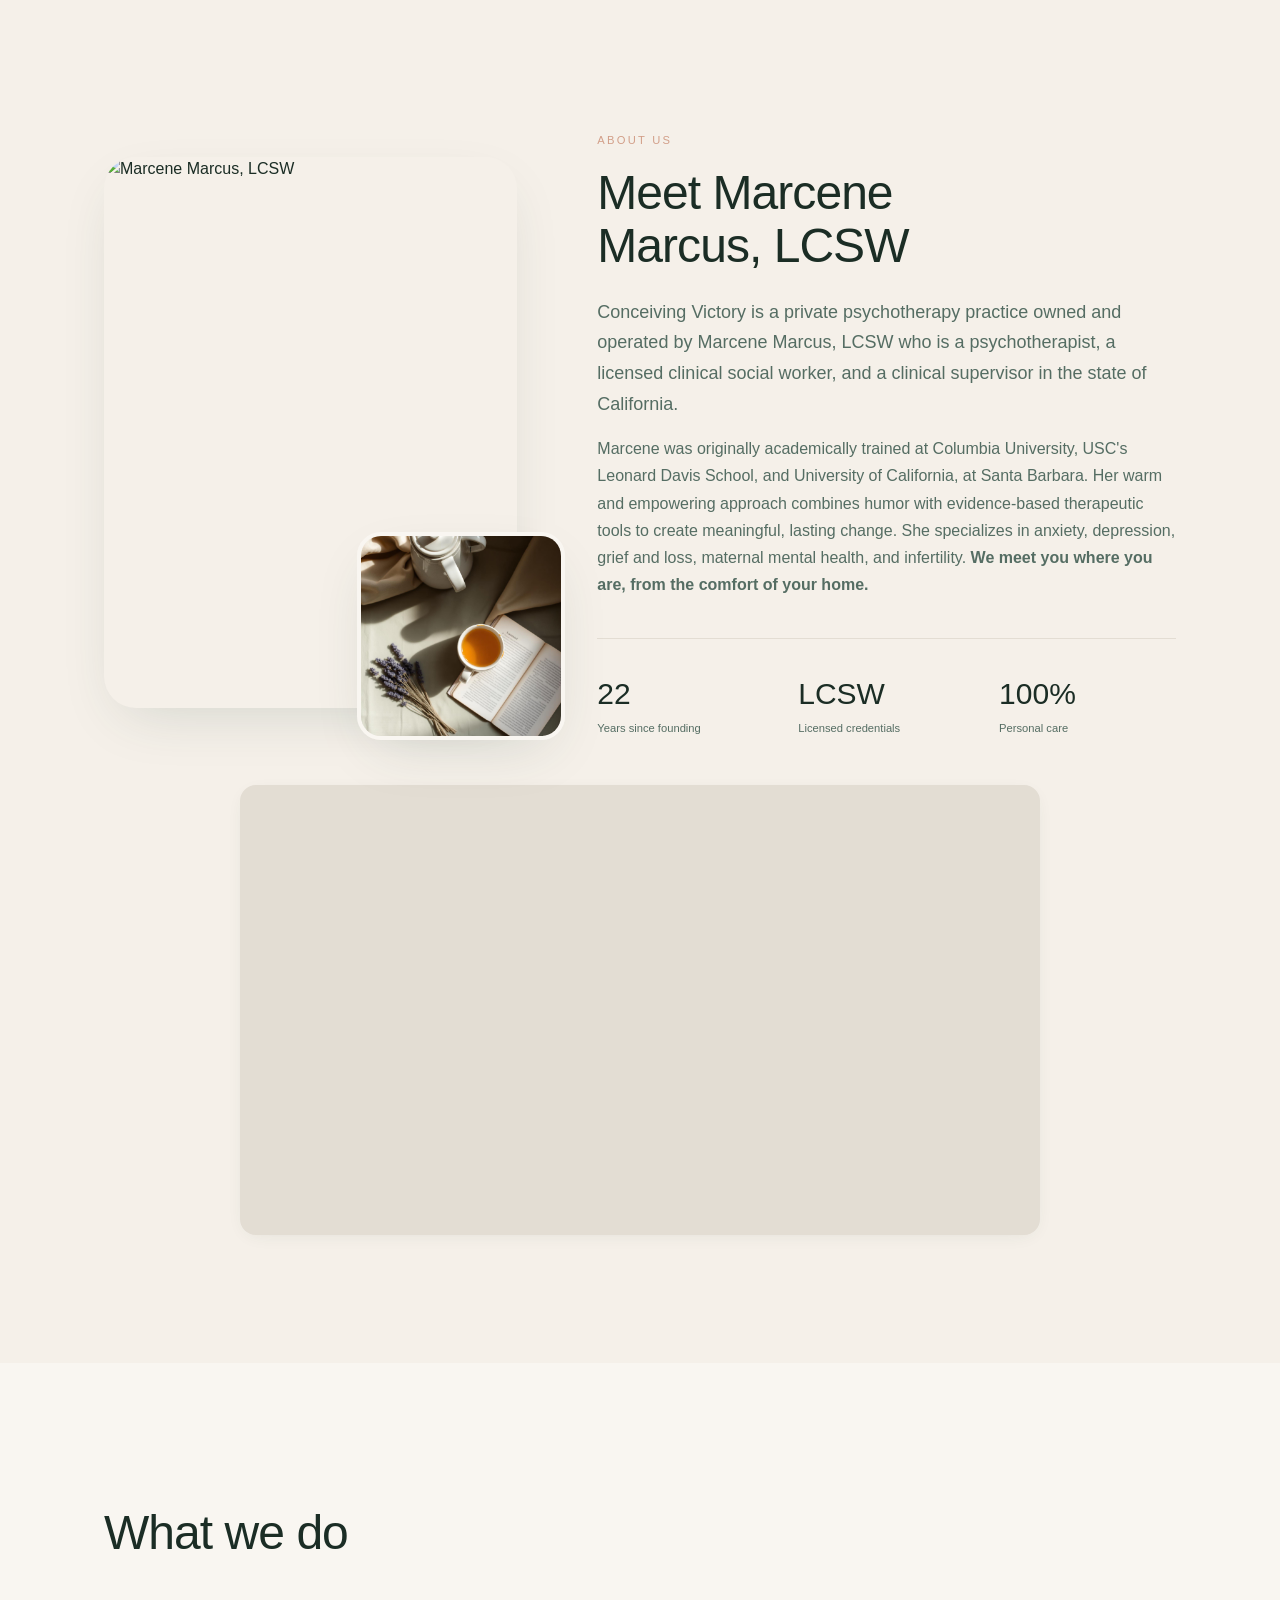
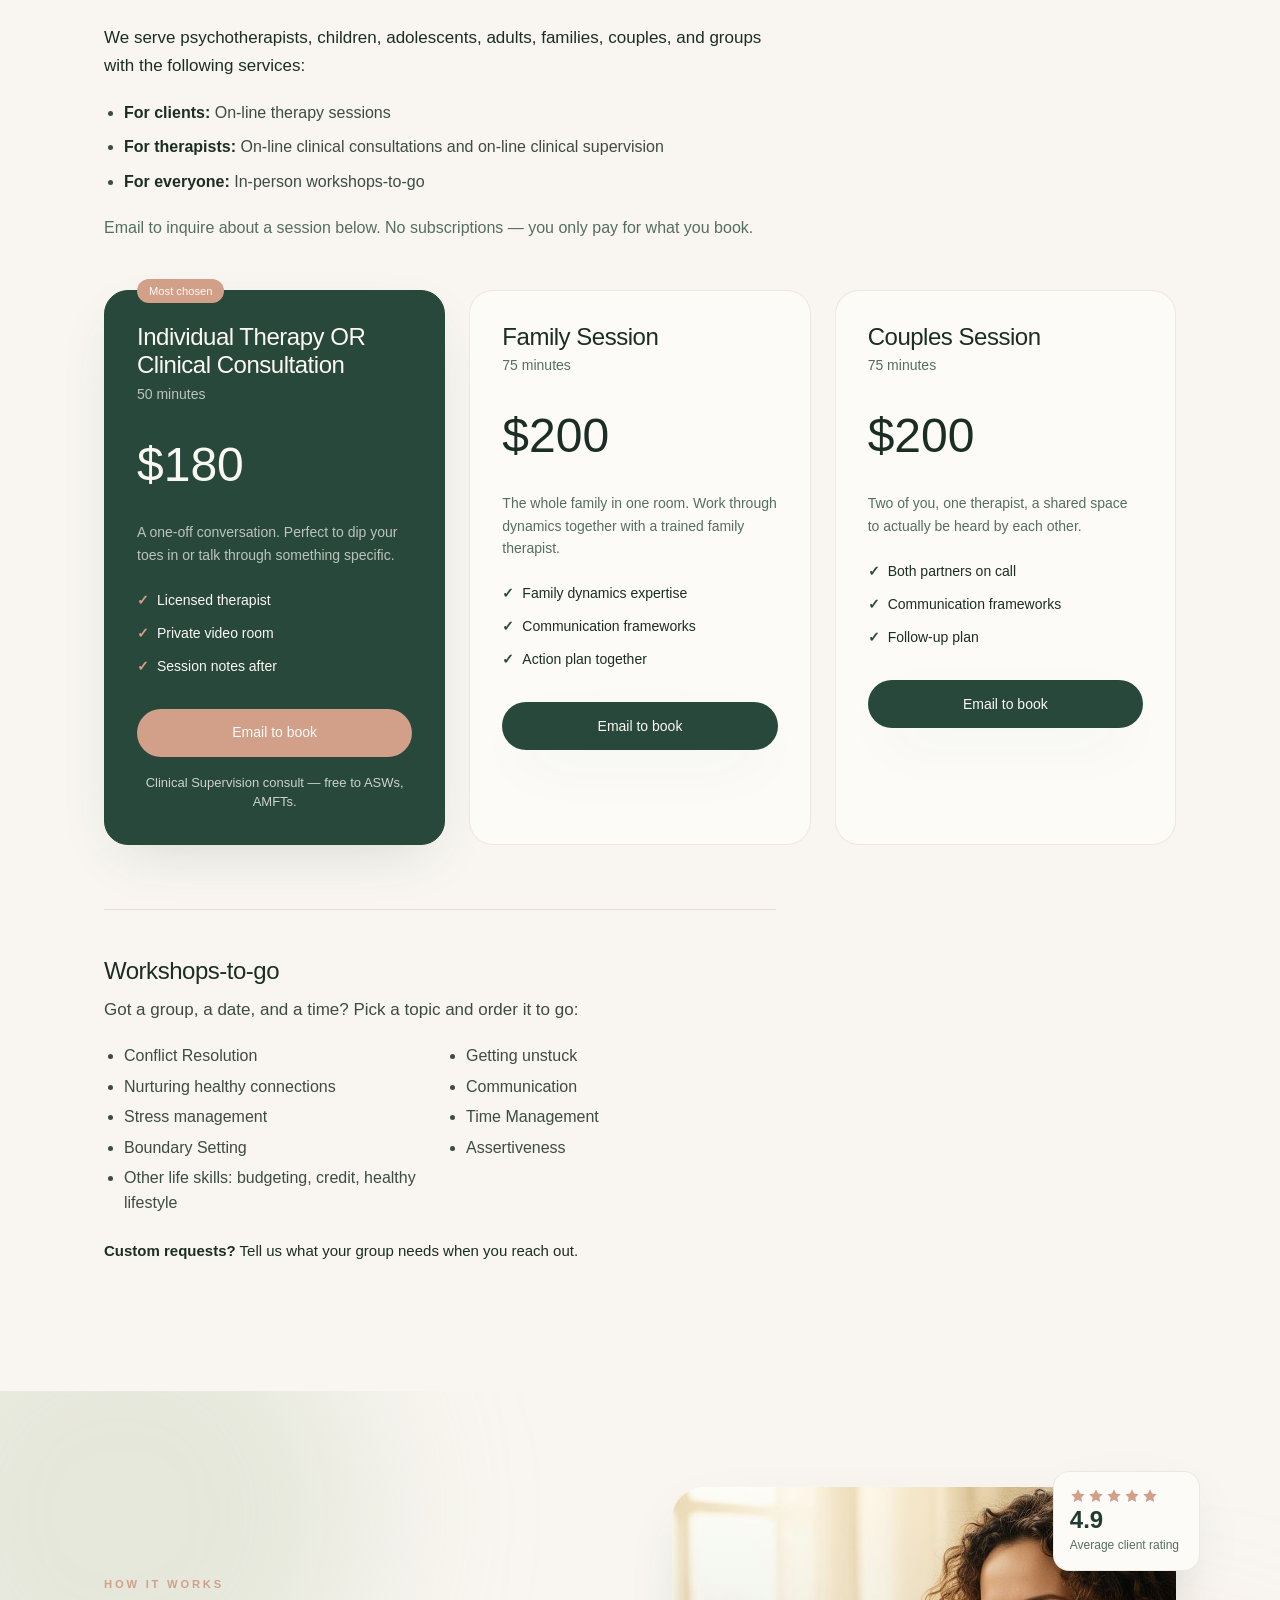
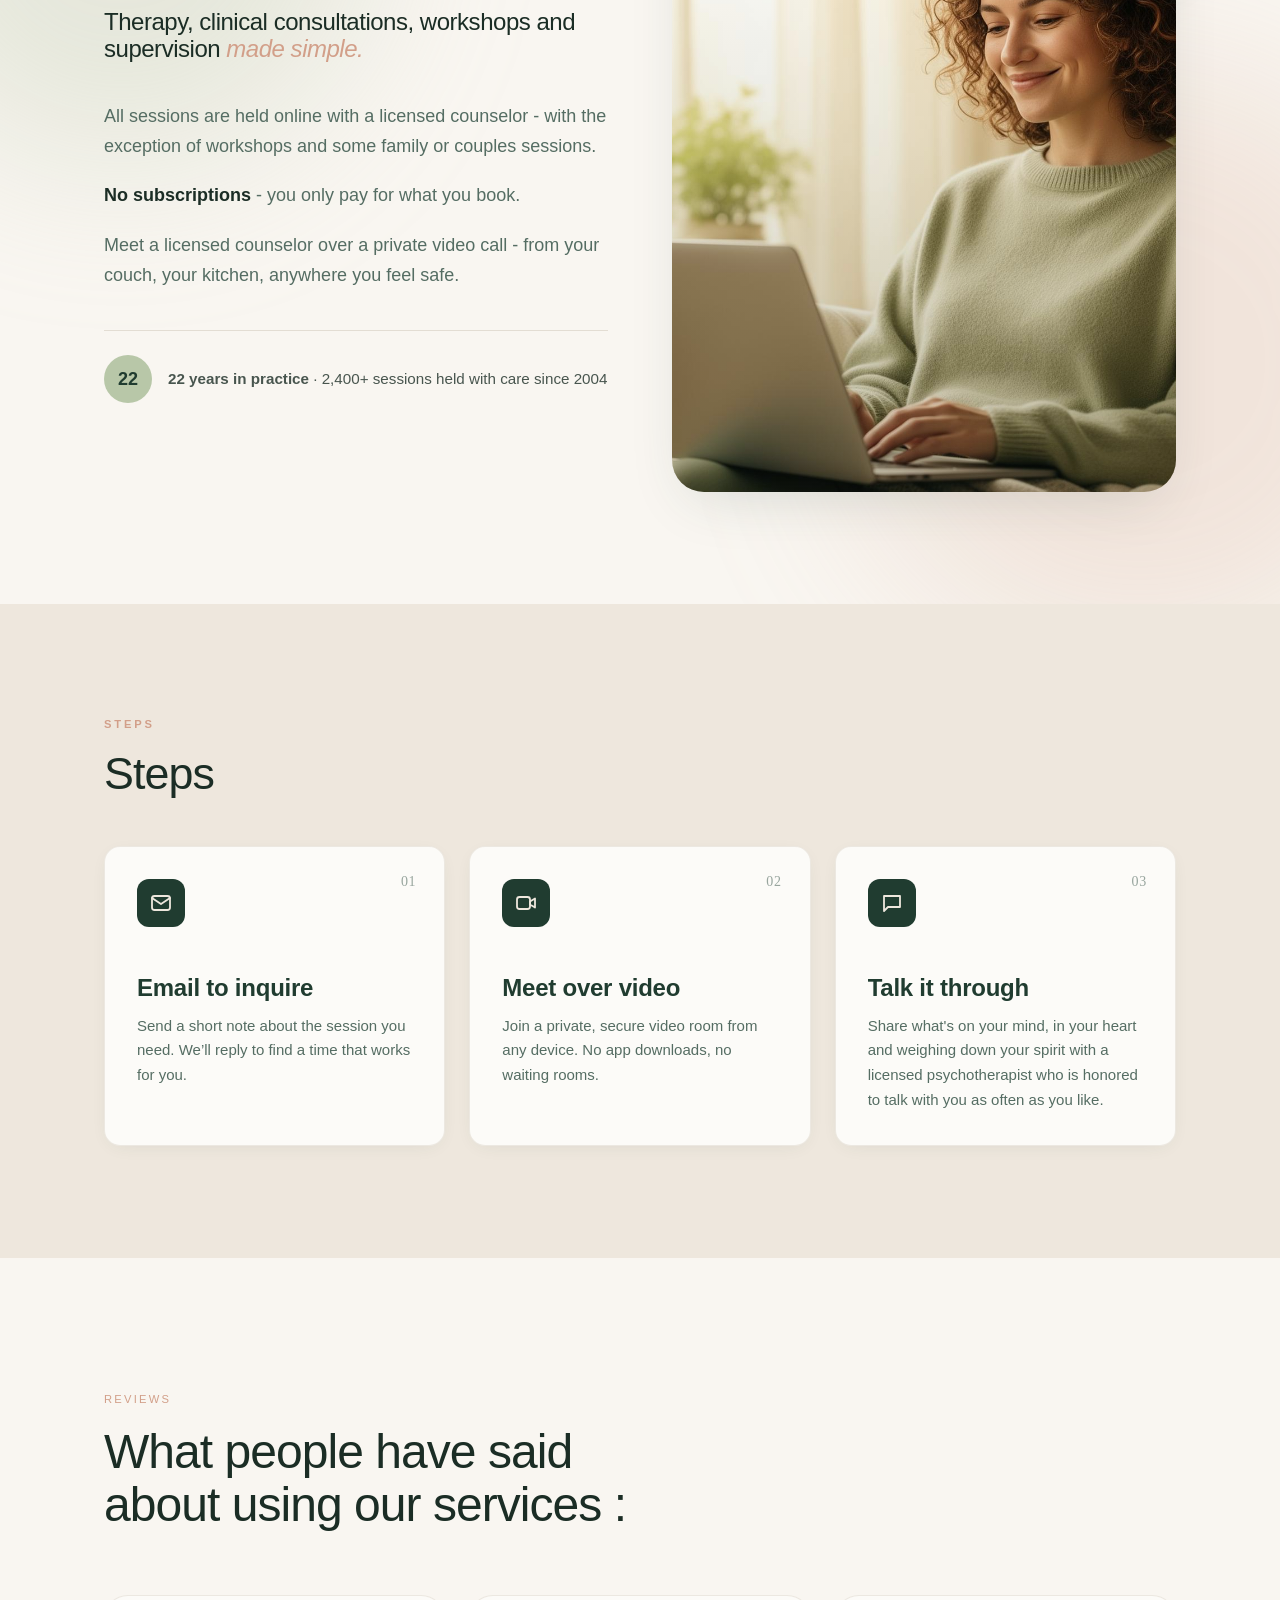
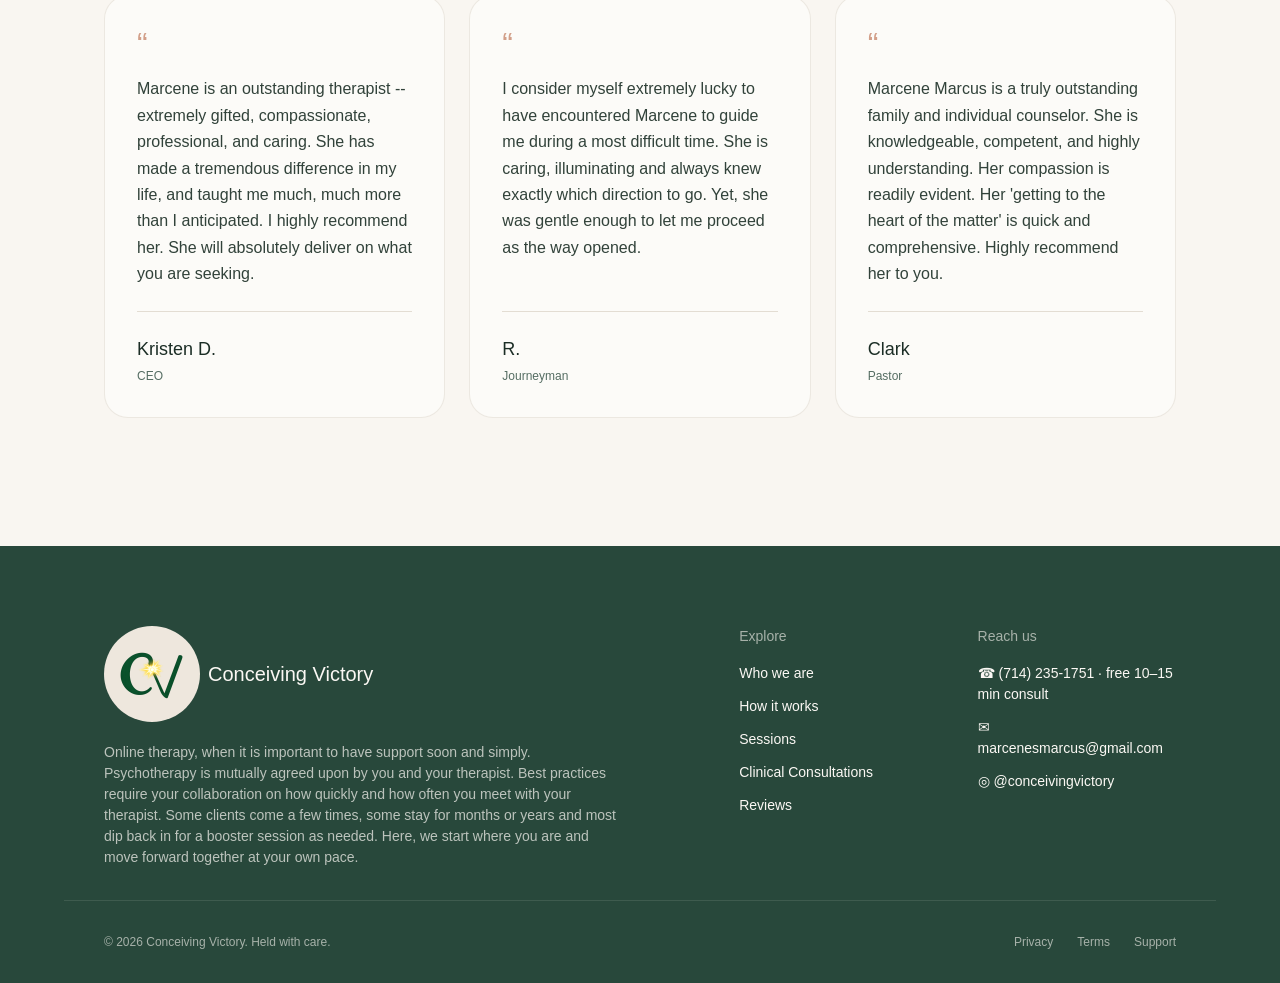
==== commit 88fa9088: "Restore original site look with Marcene photo, consult bar, and SEO. Keep the cream practice design," ====
--- a/index.html
+++ b/index.html
@@ -3,19 +3,150 @@
 <head>
   <meta charset="UTF-8" />
   <meta name="viewport" content="width=device-width, initial-scale=1.0" />
-  <title>Conceiving Victory — Online Therapy & Emotional Wellness</title>
-  <meta name="description" content="Compassionate online therapy with licensed counselors. Talk through what you're feeling from the comfort of home. Email to inquire about a session." />
-  <meta name="author" content="Conceiving Victory" />
-
-  <meta property="og:title" content="Conceiving Victory — Online Therapy" />
-  <meta property="og:description" content="Compassionate online therapy with licensed counselors. Email to inquire about an appointment from home." />
+  <meta name="theme-color" content="#2a4638" />
+  <meta name="robots" content="index, follow, max-image-preview:large, max-snippet:-1, max-video-preview:-1" />
+  <meta name="googlebot" content="index, follow" />
+  <title>Conceiving Victory | Marcene Marcus, LCSW — CA therapy</title>
+  <meta name="description" content="Online psychotherapy in California with Marcene Marcus, LCSW. Free 10–15 minute phone consult: (714) 235-1751. Adults, couples, families, and clinical consultation." />
+  <meta name="author" content="Conceiving Victory, Inc." />
+  <meta name="keywords" content="California psychotherapy, online therapy California, Marcene Marcus LCSW, free phone consult, couples therapy, family therapy, clinical supervision California" />
+  <meta name="geo.region" content="US-CA" />
+  <meta name="geo.placename" content="California" />
+  <link rel="canonical" href="https://conceivingvictory.com/" />
+  <link rel="alternate" hreflang="en-us" href="https://conceivingvictory.com/" />
+  <link rel="alternate" hreflang="x-default" href="https://conceivingvictory.com/" />
+
+  <meta property="og:locale" content="en_US" />
+  <meta property="og:site_name" content="Conceiving Victory" />
+  <meta property="og:title" content="Conceiving Victory | Marcene Marcus, LCSW" />
+  <meta property="og:description" content="Private psychotherapy in California. Free 10–15 minute phone consult at (714) 235-1751. Online sessions by appointment." />
   <meta property="og:type" content="website" />
+  <meta property="og:url" content="https://conceivingvictory.com/" />
+  <meta property="og:image" content="https://conceivingvictory.com/assets/og.jpg" />
+  <meta property="og:image:alt" content="Conceiving Victory — private psychotherapy practice" />
+
   <meta name="twitter:card" content="summary_large_image" />
-
-  <link rel="stylesheet" href="styles.css" />
+  <meta name="twitter:title" content="Conceiving Victory | Marcene Marcus, LCSW" />
+  <meta name="twitter:description" content="Private psychotherapy in California. Free 10–15 minute phone consult at (714) 235-1751." />
+  <meta name="twitter:image" content="https://conceivingvictory.com/assets/og.jpg" />
+
   <link rel="icon" type="image/png" href="assets/logo.PNG" />
+  <link rel="apple-touch-icon" href="assets/logo-sm.png" />
+  <link rel="sitemap" type="application/xml" title="Sitemap" href="/sitemap.xml" />
+  <link rel="stylesheet" href="styles.css?v=73" />
+
+  <script type="application/ld+json">
+  {
+    "@context": "https://schema.org",
+    "@graph": [
+      {
+        "@type": "WebSite",
+        "@id": "https://conceivingvictory.com/#website",
+        "url": "https://conceivingvictory.com/",
+        "name": "Conceiving Victory",
+        "description": "Online psychotherapy in California with Marcene Marcus, LCSW.",
+        "inLanguage": "en-US",
+        "publisher": { "@id": "https://conceivingvictory.com/#practice" }
+      },
+      {
+        "@type": "WebPage",
+        "@id": "https://conceivingvictory.com/#webpage",
+        "url": "https://conceivingvictory.com/",
+        "name": "Conceiving Victory | Marcene Marcus, LCSW — CA therapy",
+        "isPartOf": { "@id": "https://conceivingvictory.com/#website" },
+        "about": { "@id": "https://conceivingvictory.com/#practice" },
+        "description": "Online psychotherapy in California with Marcene Marcus, LCSW. Free 10–15 minute phone consult.",
+        "inLanguage": "en-US"
+      },
+      {
+        "@type": ["ProfessionalService", "MedicalBusiness", "LocalBusiness"],
+        "@id": "https://conceivingvictory.com/#practice",
+        "name": "Conceiving Victory, Inc.",
+        "alternateName": "Conceiving Victory",
+        "description": "Private psychotherapy practice and clinical consultation in California. Free 10–15 minute phone consult available.",
+        "url": "https://conceivingvictory.com/",
+        "email": "marcenesmarcus@gmail.com",
+        "telephone": "+1-714-235-1751",
+        "image": "https://conceivingvictory.com/assets/og.jpg",
+        "logo": "https://conceivingvictory.com/assets/logo.PNG",
+        "areaServed": { "@type": "State", "name": "California" },
+        "availableLanguage": ["English"],
+        "priceRange": "$$",
+        "foundingDate": "2004",
+        "sameAs": ["https://www.instagram.com/conceivingvictory/"],
+        "founder": { "@id": "https://conceivingvictory.com/#marcene" },
+        "contactPoint": [
+          {
+            "@type": "ContactPoint",
+            "contactType": "customer service",
+            "telephone": "+1-714-235-1751",
+            "email": "marcenesmarcus@gmail.com",
+            "availableLanguage": ["English"],
+            "areaServed": "US-CA"
+          }
+        ],
+        "openingHoursSpecification": {
+          "@type": "OpeningHoursSpecification",
+          "description": "By appointment. Free 10–15 minute phone consult available."
+        },
+        "hasOfferCatalog": {
+          "@type": "OfferCatalog",
+          "name": "Sessions and consults",
+          "itemListElement": [
+            {
+              "@type": "Offer",
+              "name": "Free phone consult",
+              "description": "10–15 minute introductory phone consult",
+              "price": "0",
+              "priceCurrency": "USD"
+            },
+            {
+              "@type": "Offer",
+              "name": "Individual therapy or clinical consultation",
+              "description": "50-minute session",
+              "price": "180",
+              "priceCurrency": "USD"
+            },
+            {
+              "@type": "Offer",
+              "name": "Family session",
+              "description": "75-minute session",
+              "price": "200",
+              "priceCurrency": "USD"
+            },
+            {
+              "@type": "Offer",
+              "name": "Couples session",
+              "description": "75-minute session",
+              "price": "200",
+              "priceCurrency": "USD"
+            }
+          ]
+        }
+      },
+      {
+        "@type": "Person",
+        "@id": "https://conceivingvictory.com/#marcene",
+        "name": "Marcene Marcus",
+        "honorificSuffix": "LCSW",
+        "jobTitle": "Licensed Clinical Social Worker",
+        "worksFor": { "@id": "https://conceivingvictory.com/#practice" },
+        "image": "https://conceivingvictory.com/assets/therapist-marcene.jpg",
+        "url": "https://conceivingvictory.com/#about",
+        "telephone": "+1-714-235-1751"
+      }
+    ]
+  }
+  </script>
 </head>
 <body>
+  <div class="top-bar">
+    <p>
+      Free 10–15 minute phone consult ·
+      <a href="tel:+17142351751">(714) 235-1751</a>
+    </p>
+  </div>
+
   <!-- ============== NAVBAR ============== -->
   <header class="nav">
     <div class="container nav-inner">
@@ -102,7 +233,7 @@
       <div class="container about-grid">
         <div class="about-images">
           <div class="about-main-img">
-            <img src="assets/therapist-1.jpg" alt="Portrait of a warm, smiling therapist" width="768" height="1024" loading="lazy" />
+            <img src="assets/therapist-marcene.jpg" alt="Marcene Marcus, LCSW" width="694" height="1024" loading="lazy" />
           </div>
           <div class="about-inset-img">
             <img src="assets/about-tea.jpg" alt="Cup of tea on a sunlit table" width="1280" height="1280" loading="lazy" />
@@ -289,6 +420,7 @@
       <div>
         <p class="footer-heading">Reach us</p>
         <ul>
+          <li>☎  <a href="tel:+17142351751">(714) 235-1751</a> · free 10–15 min consult</li>
           <li>✉  <a href="mailto:marcenesmarcus@gmail.com">marcenesmarcus@gmail.com</a></li>
           <li>◎  @conceivingvictory</li>
         </ul>
--- a/styles.css
+++ b/styles.css
@@ -29,10 +29,20 @@
 
   --radius: 1rem;
   --ease: cubic-bezier(0.4, 0, 0.2, 1);
+
+  --top-bar-h: 2.35rem;
+  --nav-h: 4rem;
+}
+
+@media (min-width: 768px) {
+  :root { --nav-h: 5rem; }
 }
 
 * { box-sizing: border-box; margin: 0; padding: 0; }
-html { scroll-behavior: smooth; }
+html {
+  scroll-behavior: smooth;
+  scroll-padding-top: calc(var(--top-bar-h) + var(--nav-h) + 0.5rem);
+}
 
 /* Custom scrollbars */
 ::-webkit-scrollbar {
@@ -124,18 +134,45 @@
 @keyframes fadeUp { from { opacity: 0; transform: translateY(20px);} to { opacity:1; transform:none;} }
 @keyframes fadeIn { from { opacity: 0; } to { opacity: 1; } }
 
+/* ---------- Top consult bar ---------- */
+.top-bar {
+  position: fixed;
+  top: 0; left: 0; right: 0;
+  z-index: 60;
+  height: var(--top-bar-h);
+  display: grid;
+  place-items: center;
+  padding: 0 1rem;
+  background: var(--primary);
+  color: var(--primary-fg);
+  text-align: center;
+  font-size: 0.8125rem;
+  letter-spacing: 0.01em;
+}
+.top-bar p { margin: 0; }
+.top-bar a {
+  color: inherit;
+  font-weight: 600;
+  text-decoration: underline;
+  text-underline-offset: 0.15em;
+  white-space: nowrap;
+}
+.top-bar a:hover { opacity: 0.9; }
+
 /* ---------- Navbar ---------- */
 .nav {
-  position: fixed; top: 0; left: 0; right: 0; z-index: 50;
+  position: fixed;
+  top: var(--top-bar-h);
+  left: 0; right: 0;
+  z-index: 50;
   backdrop-filter: blur(12px);
   background: hsl(39 38% 96% / 0.7);
   border-bottom: 1px solid hsl(38 22% 86% / 0.5);
 }
 .nav-inner {
   display: flex; align-items: center; justify-content: center;
-  height: 4rem;
-}
-@media (min-width: 768px) { .nav-inner { height: 5rem; } }
+  height: var(--nav-h);
+}
 .brand { display: flex; align-items: center; gap: 0.5rem; }
 .brand-mark {
   display: grid; place-items: center;
@@ -168,7 +205,7 @@
 /* ---------- Conceiving Victory, Inc. Section ---------- */
 .about {
   position: relative;
-  padding: 5rem 0;
+  padding: calc(var(--top-bar-h) + var(--nav-h) + 2.5rem) 0 5rem;
   overflow: hidden;
   background: linear-gradient(
     160deg,
@@ -178,7 +215,7 @@
   );
 }
 @media (min-width: 768px) {
-  .about { padding: 7rem 0; }
+  .about { padding: calc(var(--top-bar-h) + var(--nav-h) + 3rem) 0 7rem; }
 }
 
 .about__inner {
